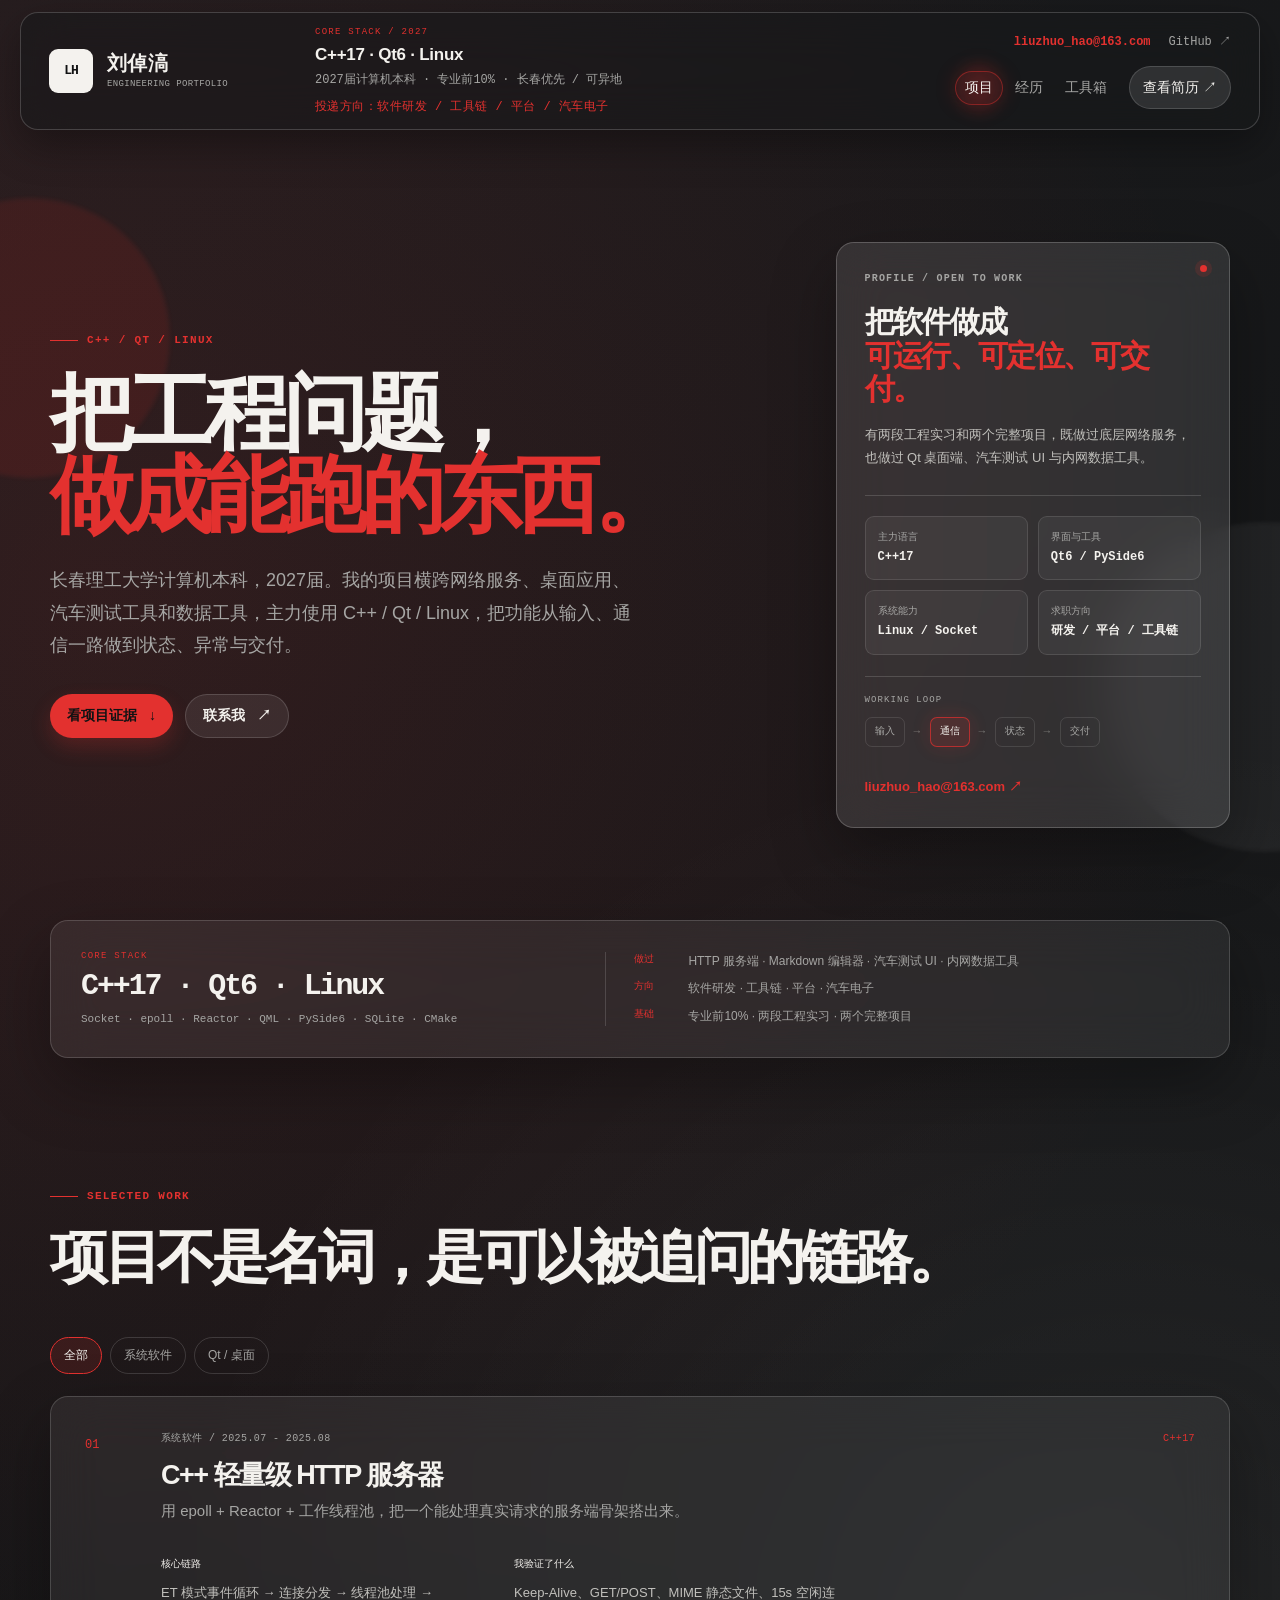
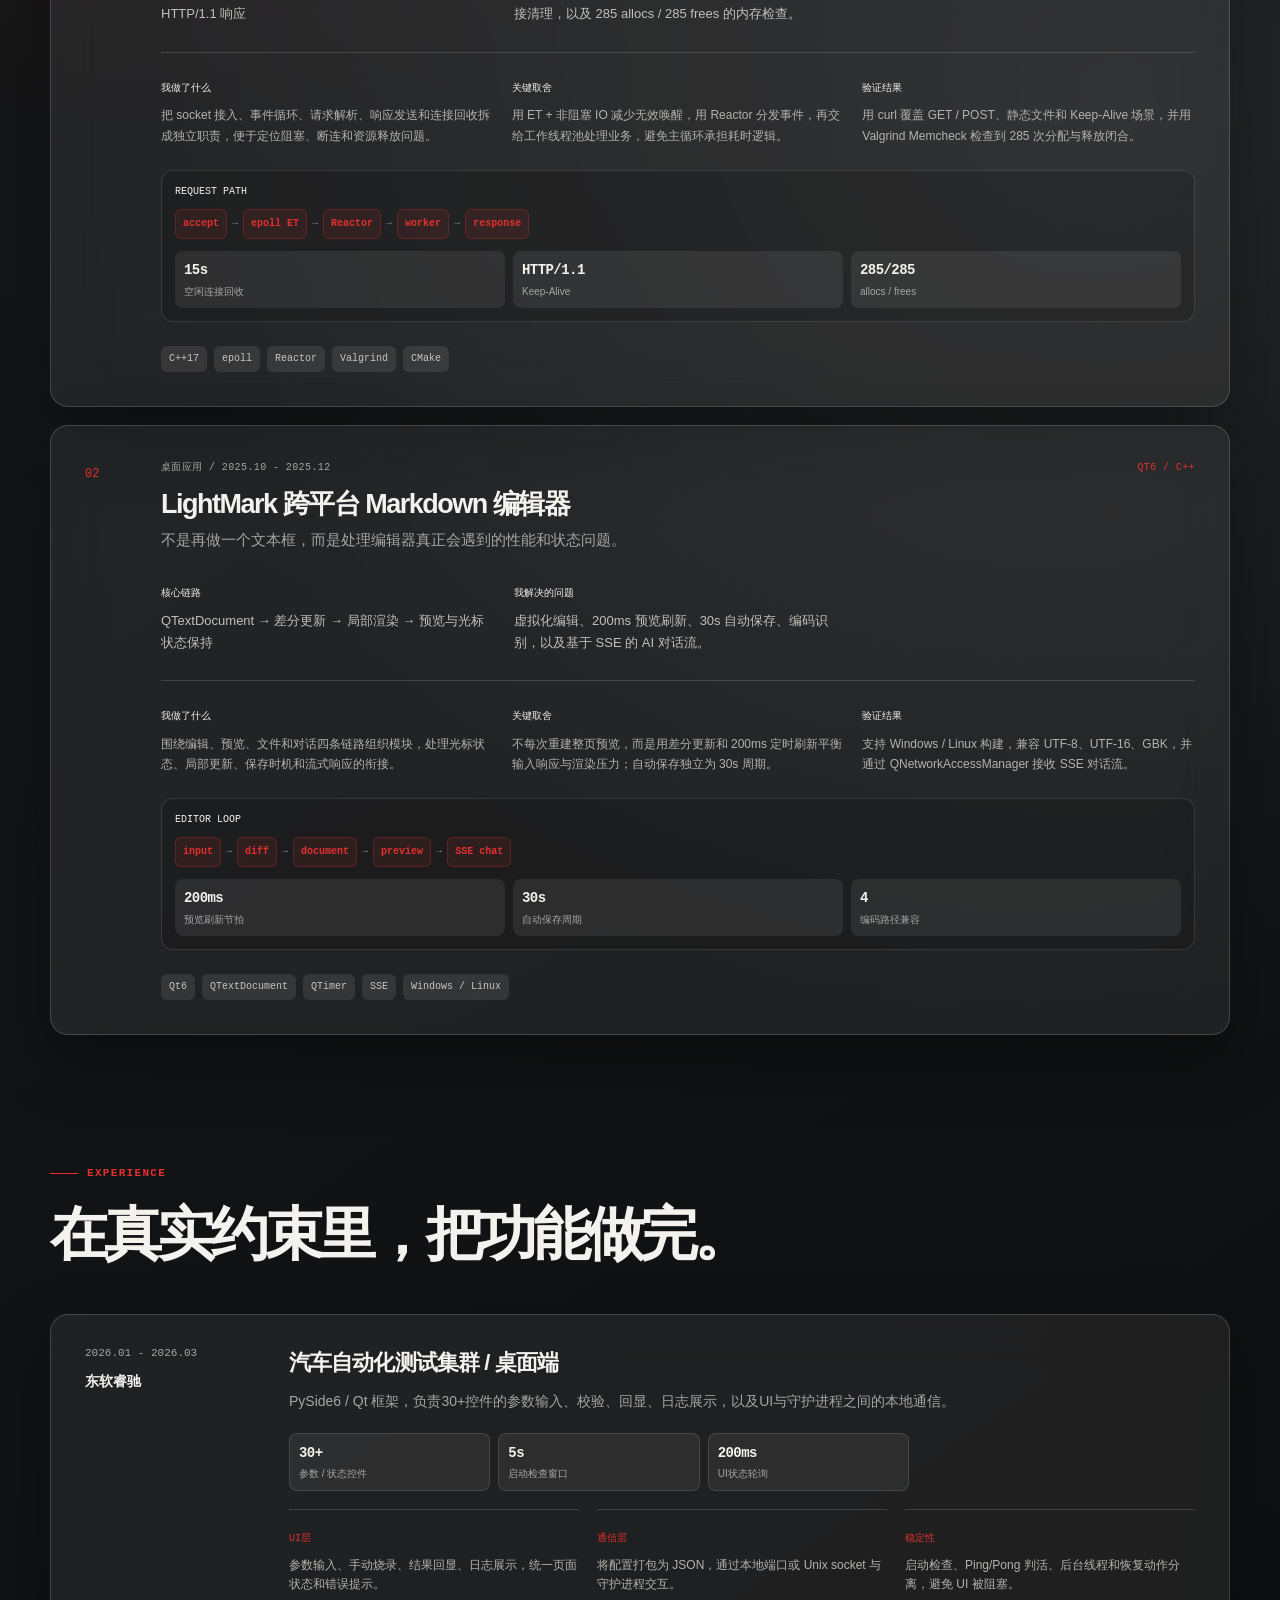
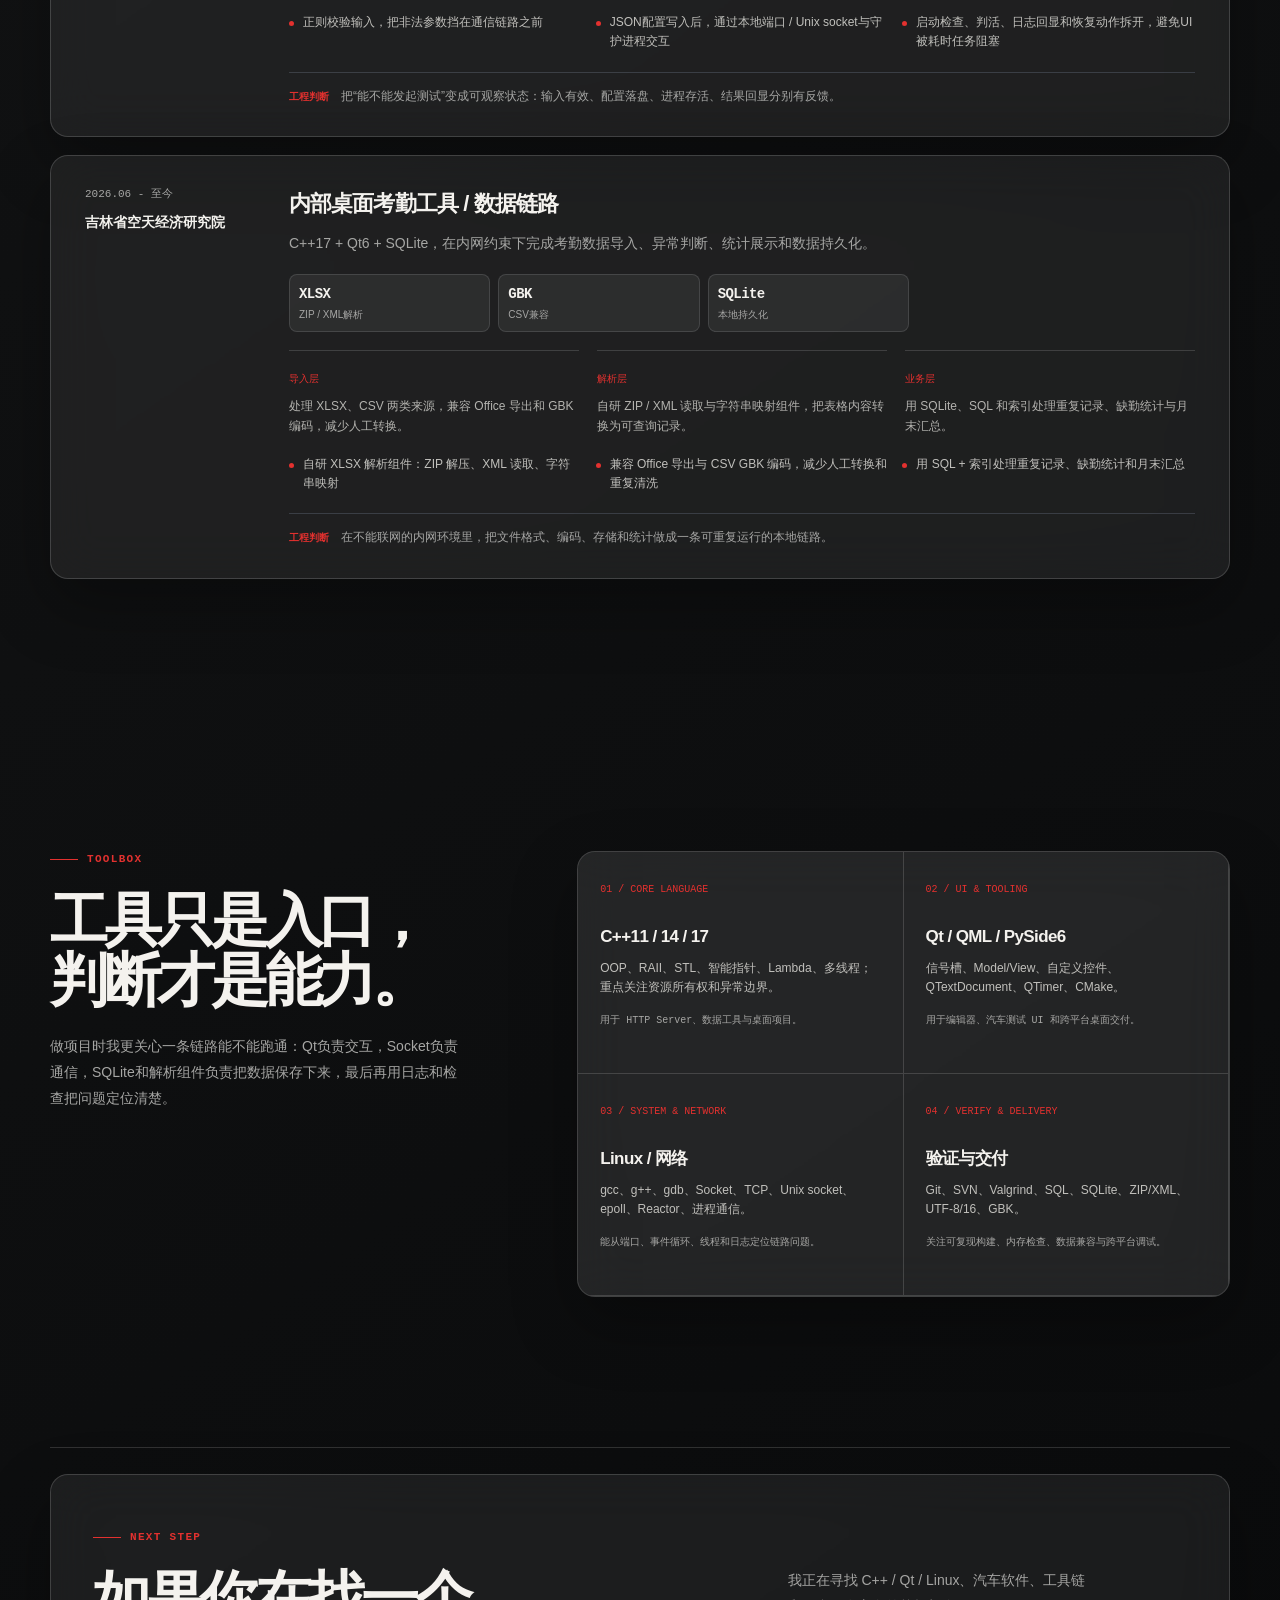
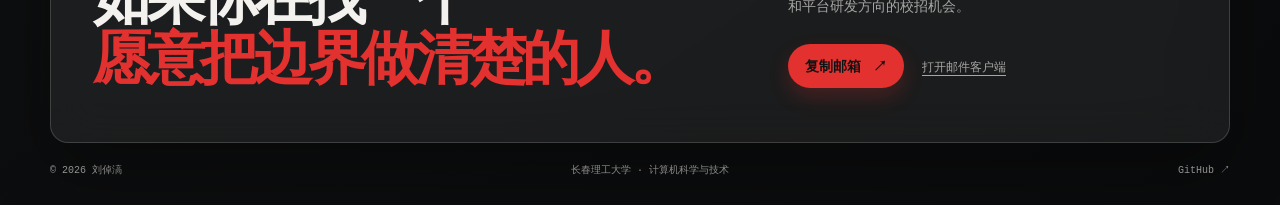
==== index.html @ 7e722a20 "deploy portfolio" ====
<!doctype html>
<html lang="zh-CN">
  <head>
    <meta charset="UTF-8" />
    <meta name="viewport" content="width=device-width, initial-scale=1" />
    <meta name="theme-color" content="#111213" />
    <meta name="author" content="刘倬滈" />
    <meta name="robots" content="index,follow,max-image-preview:large" />
    <meta
      name="description"
      content="刘倬滈的工程作品集：C++、Qt、Linux、汽车软件与桌面工具。"
    />
    <meta property="og:type" content="profile" />
    <meta property="og:locale" content="zh_CN" />
    <meta property="og:title" content="刘倬滈 / C++ · Qt · Linux 工程作品集" />
    <meta property="og:description" content="2027届计算机本科生，专业前10%，关注 C++、Qt、Linux、汽车软件与工具链研发。" />
    <meta property="profile:first_name" content="倬滈" />
    <meta property="profile:last_name" content="刘" />
    <link rel="icon" href="favicon.svg" type="image/svg+xml" />
    <link rel="manifest" href="site.webmanifest" />
    <link rel="me" href="https://github.com/lzh1617055800" />
    <title>刘倬滈 / C++ · Qt · Linux</title>
    <link rel="stylesheet" href="styles.css" />
    <script type="application/ld+json">
      {
        "@context": "https://schema.org",
        "@type": "Person",
        "name": "刘倬滈",
        "email": "mailto:liuzhuo_hao@163.com",
        "jobTitle": "C++ / Qt / Linux 方向应届生",
        "alumniOf": { "@type": "CollegeOrUniversity", "name": "长春理工大学" },
        "sameAs": ["https://github.com/lzh1617055800"],
        "knowsAbout": ["C++", "Qt", "Linux", "Socket", "epoll", "SQLite", "汽车软件"]
      }
    </script>
  </head>
  <body>
    <a class="skip-link" href="#main">跳到主要内容</a>

    <header class="topbar">
      <div class="topbar-inner">
      <a class="wordmark" href="#top" aria-label="返回首页">
        <span class="wordmark-mark">LH</span>
        <span class="wordmark-copy">
          <strong>刘倬滈</strong>
          <small>ENGINEERING PORTFOLIO</small>
        </span>
      </a>
      <div class="header-profile" aria-label="个人基本信息">
        <div class="header-profile-main"><span class="header-profile-label">CORE STACK / 2027</span><strong>C++17 · Qt6 · Linux</strong><span>2027届计算机本科 · 专业前10% · 长春优先 / 可异地</span></div>
        <span class="header-profile-stack">投递方向：软件研发 / 工具链 / 平台 / 汽车电子</span>
      </div>
      <div class="header-actions">
        <div class="header-contact">
          <a class="email-link" href="mailto:liuzhuo_hao@163.com" data-email="liuzhuo_hao@163.com">liuzhuo_hao@163.com</a>
          <a href="https://github.com/lzh1617055800" target="_blank" rel="noreferrer">GitHub ↗</a>
        </div>
        <nav class="nav gooey-nav" aria-label="主导航">
          <a href="#work">项目</a>
          <a href="#experience">经历</a>
          <a href="#stack">工具箱</a>
          <a class="nav-cta" href="assets/resume.pdf" target="_blank" rel="noreferrer">查看简历 <span aria-hidden="true">↗</span></a>
          <span class="gooey-highlight" aria-hidden="true"></span>
        </nav>
      </div>
      <button class="menu-toggle" type="button" aria-expanded="false" aria-controls="mobile-nav">菜单</button>
      </div>
    </header>
    <nav id="mobile-nav" class="mobile-nav" aria-label="移动端导航">
      <div class="mobile-profile"><strong>刘倬滈</strong><span>2027届 · C++ / Qt / Linux</span></div>
      <a href="#work">项目</a>
      <a href="#experience">经历</a>
      <a href="#stack">工具箱</a>
      <a href="assets/resume.pdf" target="_blank" rel="noreferrer">查看简历 ↗</a>
      <a href="https://github.com/lzh1617055800" target="_blank" rel="noreferrer">GitHub ↗</a>
    </nav>

    <main id="main">
      <section id="top" class="hero section-wrap">
        <div class="hero-copy reveal">
          <p class="eyebrow"><span class="eyebrow-line"></span> C++ / QT / LINUX</p>
          <h1 class="fold-title" aria-label="把工程问题，做成能跑的东西。">
            <span class="fold-line"><span class="fold-piece">把工程问题，</span></span>
            <span class="fold-line"><span class="fold-piece accent">做成能跑的东西。</span></span>
          </h1>
          <p class="hero-intro">
            长春理工大学计算机本科，2027届。我的项目横跨网络服务、桌面应用、汽车测试工具和数据工具，主力使用 C++ / Qt / Linux，把功能从输入、通信一路做到状态、异常与交付。
          </p>
          <div class="hero-actions">
            <a class="button button-primary" href="#work">看项目证据 <span aria-hidden="true">↓</span></a>
            <a class="button button-quiet email-link" href="mailto:liuzhuo_hao@163.com" data-email="liuzhuo_hao@163.com">联系我 <span aria-hidden="true">↗</span></a>
          </div>
        </div>

        <aside class="hero-aside reveal reveal-delay-1" aria-label="个人能力概览">
          <div class="aside-kicker">PROFILE / OPEN TO WORK</div>
          <div class="focus-title">把软件做成<br /><span>可运行、可定位、可交付。</span></div>
          <p class="aside-summary">有两段工程实习和两个完整项目，既做过底层网络服务，也做过 Qt 桌面端、汽车测试 UI 与内网数据工具。</p>
          <div class="focus-rule"></div>
          <div class="profile-grid">
            <div><span>主力语言</span><strong>C++17</strong></div>
            <div><span>界面与工具</span><strong>Qt6 / PySide6</strong></div>
            <div><span>系统能力</span><strong>Linux / Socket</strong></div>
            <div><span>求职方向</span><strong>研发 / 平台 / 工具链</strong></div>
          </div>
          <div class="capability-loop" aria-label="工程链路动态展示">
            <span class="loop-label">WORKING LOOP</span>
            <div class="loop-track"><span class="loop-step is-active">输入</span><i>→</i><span class="loop-step">通信</span><i>→</i><span class="loop-step">状态</span><i>→</i><span class="loop-step">交付</span></div>
          </div>
          <a class="text-link email-link" href="mailto:liuzhuo_hao@163.com" data-email="liuzhuo_hao@163.com">liuzhuo_hao@163.com <span aria-hidden="true">↗</span></a>
        </aside>
      </section>

      <section class="proof-bar section-wrap reveal glass-panel" aria-label="简历事实摘要">
        <div class="proof-stack"><span>CORE STACK</span><strong>C++17 · Qt6 · Linux</strong><p>Socket · epoll · Reactor · QML · PySide6 · SQLite · CMake</p></div>
        <div class="proof-detail"><div><b>做过</b><span>HTTP 服务端 · Markdown 编辑器 · 汽车测试 UI · 内网数据工具</span></div><div><b>方向</b><span>软件研发 · 工具链 · 平台 · 汽车电子</span></div><div><b>基础</b><span>专业前10% · 两段工程实习 · 两个完整项目</span></div></div>
      </section>

      <section id="work" class="content-section section-wrap">
        <div class="section-heading reveal">
          <div>
            <p class="eyebrow"><span class="eyebrow-line"></span> SELECTED WORK</p>
          <h2>项目不是名词，是可以被追问的链路。</h2>
          </div>
        </div>

        <div class="filter-row reveal" role="group" aria-label="按方向筛选项目">
          <button class="filter-chip is-active" type="button" data-filter="all">全部</button>
          <button class="filter-chip" type="button" data-filter="system">系统软件</button>
          <button class="filter-chip" type="button" data-filter="qt">Qt / 桌面</button>
        </div>

        <div class="project-list">
          <article class="project-row reveal glass-card" data-category="system">
            <div class="project-index">01</div>
            <div class="project-main">
              <div class="project-topline"><span>系统软件 / 2025.07 - 2025.08</span><span class="project-status">C++17</span></div>
              <h3>C++ 轻量级 HTTP 服务器</h3>
              <p class="project-lead">用 epoll + Reactor + 工作线程池，把一个能处理真实请求的服务端骨架搭出来。</p>
              <div class="project-details">
                <div><span class="detail-label">核心链路</span><p>ET 模式事件循环 → 连接分发 → 线程池处理 → HTTP/1.1 响应</p></div>
                <div><span class="detail-label">我验证了什么</span><p>Keep-Alive、GET/POST、MIME 静态文件、15s 空闲连接清理，以及 285 allocs / 285 frees 的内存检查。</p></div>
              </div>
              <div class="project-story">
                <div><span class="detail-label">我做了什么</span><p>把 socket 接入、事件循环、请求解析、响应发送和连接回收拆成独立职责，便于定位阻塞、断连和资源释放问题。</p></div>
                <div><span class="detail-label">关键取舍</span><p>用 ET + 非阻塞 IO 减少无效唤醒，用 Reactor 分发事件，再交给工作线程池处理业务，避免主循环承担耗时逻辑。</p></div>
                <div><span class="detail-label">验证结果</span><p>用 curl 覆盖 GET / POST、静态文件和 Keep-Alive 场景，并用 Valgrind Memcheck 检查到 285 次分配与释放闭合。</p></div>
              </div>
              <div class="project-evidence">
                <div class="flow-block">
                  <span class="detail-label">REQUEST PATH</span>
                  <div class="flow-strip"><b>accept</b><i>→</i><b>epoll ET</b><i>→</i><b>Reactor</b><i>→</i><b>worker</b><i>→</i><b>response</b></div>
                </div>
                <div class="metric-grid">
                  <div><strong>15s</strong><span>空闲连接回收</span></div>
                  <div><strong>HTTP/1.1</strong><span>Keep-Alive</span></div>
                  <div><strong>285/285</strong><span>allocs / frees</span></div>
                </div>
              </div>
              <div class="tag-row"><span>C++17</span><span>epoll</span><span>Reactor</span><span>Valgrind</span><span>CMake</span></div>
            </div>
          </article>

          <article class="project-row reveal glass-card" data-category="qt">
            <div class="project-index">02</div>
            <div class="project-main">
              <div class="project-topline"><span>桌面应用 / 2025.10 - 2025.12</span><span class="project-status">Qt6 / C++</span></div>
              <h3>LightMark 跨平台 Markdown 编辑器</h3>
              <p class="project-lead">不是再做一个文本框，而是处理编辑器真正会遇到的性能和状态问题。</p>
              <div class="project-details">
                <div><span class="detail-label">核心链路</span><p>QTextDocument → 差分更新 → 局部渲染 → 预览与光标状态保持</p></div>
                <div><span class="detail-label">我解决的问题</span><p>虚拟化编辑、200ms 预览刷新、30s 自动保存、编码识别，以及基于 SSE 的 AI 对话流。</p></div>
              </div>
              <div class="project-story">
                <div><span class="detail-label">我做了什么</span><p>围绕编辑、预览、文件和对话四条链路组织模块，处理光标状态、局部更新、保存时机和流式响应的衔接。</p></div>
                <div><span class="detail-label">关键取舍</span><p>不每次重建整页预览，而是用差分更新和 200ms 定时刷新平衡输入响应与渲染压力；自动保存独立为 30s 周期。</p></div>
                <div><span class="detail-label">验证结果</span><p>支持 Windows / Linux 构建，兼容 UTF-8、UTF-16、GBK，并通过 QNetworkAccessManager 接收 SSE 对话流。</p></div>
              </div>
              <div class="project-evidence">
                <div class="flow-block">
                  <span class="detail-label">EDITOR LOOP</span>
                  <div class="flow-strip"><b>input</b><i>→</i><b>diff</b><i>→</i><b>document</b><i>→</i><b>preview</b><i>→</i><b>SSE chat</b></div>
                </div>
                <div class="metric-grid">
                  <div><strong>200ms</strong><span>预览刷新节拍</span></div>
                  <div><strong>30s</strong><span>自动保存周期</span></div>
                  <div><strong>4</strong><span>编码路径兼容</span></div>
                </div>
              </div>
              <div class="tag-row"><span>Qt6</span><span>QTextDocument</span><span>QTimer</span><span>SSE</span><span>Windows / Linux</span></div>
            </div>
          </article>
        </div>
      </section>

      <section id="experience" class="content-section experience-section section-wrap">
        <div class="section-heading reveal">
          <div>
            <p class="eyebrow"><span class="eyebrow-line"></span> EXPERIENCE</p>
            <h2>在真实约束里，把功能做完。</h2>
          </div>
        </div>

        <div class="timeline">
          <article class="timeline-row reveal glass-card">
            <div class="timeline-meta"><span>2026.01 - 2026.03</span><span>东软睿驰</span></div>
            <div class="timeline-content">
              <h3>汽车自动化测试集群 / 桌面端</h3>
              <p>PySide6 / Qt 框架，负责30+控件的参数输入、校验、回显、日志展示，以及UI与守护进程之间的本地通信。</p>
              <div class="experience-metrics"><div><strong>30+</strong><span>参数 / 状态控件</span></div><div><strong>5s</strong><span>启动检查窗口</span></div><div><strong>200ms</strong><span>UI状态轮询</span></div></div>
              <div class="experience-blocks">
                <div><span>UI层</span><p>参数输入、手动烧录、结果回显、日志展示，统一页面状态和错误提示。</p></div>
                <div><span>通信层</span><p>将配置打包为 JSON，通过本地端口或 Unix socket 与守护进程交互。</p></div>
                <div><span>稳定性</span><p>启动检查、Ping/Pong 判活、后台线程和恢复动作分离，避免 UI 被阻塞。</p></div>
              </div>
              <ul class="evidence-list"><li>正则校验输入，把非法参数挡在通信链路之前</li><li>JSON配置写入后，通过本地端口 / Unix socket与守护进程交互</li><li>启动检查、判活、日志回显和恢复动作拆开，避免UI被耗时任务阻塞</li></ul>
              <div class="experience-callout"><b>工程判断</b><span>把“能不能发起测试”变成可观察状态：输入有效、配置落盘、进程存活、结果回显分别有反馈。</span></div>
            </div>
          </article>
          <article class="timeline-row reveal glass-card">
            <div class="timeline-meta"><span>2026.06 - 至今</span><span>吉林省空天经济研究院</span></div>
            <div class="timeline-content">
              <h3>内部桌面考勤工具 / 数据链路</h3>
              <p>C++17 + Qt6 + SQLite，在内网约束下完成考勤数据导入、异常判断、统计展示和数据持久化。</p>
              <div class="experience-metrics"><div><strong>XLSX</strong><span>ZIP / XML解析</span></div><div><strong>GBK</strong><span>CSV兼容</span></div><div><strong>SQLite</strong><span>本地持久化</span></div></div>
              <div class="experience-blocks">
                <div><span>导入层</span><p>处理 XLSX、CSV 两类来源，兼容 Office 导出和 GBK 编码，减少人工转换。</p></div>
                <div><span>解析层</span><p>自研 ZIP / XML 读取与字符串映射组件，把表格内容转换为可查询记录。</p></div>
                <div><span>业务层</span><p>用 SQLite、SQL 和索引处理重复记录、缺勤统计与月末汇总。</p></div>
              </div>
              <ul class="evidence-list"><li>自研 XLSX 解析组件：ZIP 解压、XML 读取、字符串映射</li><li>兼容 Office 导出与 CSV GBK 编码，减少人工转换和重复清洗</li><li>用 SQL + 索引处理重复记录、缺勤统计和月末汇总</li></ul>
              <div class="experience-callout"><b>工程判断</b><span>在不能联网的内网环境里，把文件格式、编码、存储和统计做成一条可重复运行的本地链路。</span></div>
            </div>
          </article>
        </div>
      </section>

      <section id="stack" class="content-section stack-section section-wrap">
        <div class="stack-intro reveal">
          <p class="eyebrow"><span class="eyebrow-line"></span> TOOLBOX</p>
          <h2>工具只是入口，<br />判断才是能力。</h2>
          <p>做项目时我更关心一条链路能不能跑通：Qt负责交互，Socket负责通信，SQLite和解析组件负责把数据保存下来，最后再用日志和检查把问题定位清楚。</p>
        </div>
        <div class="stack-grid reveal">
          <div class="stack-cell"><span>01 / CORE LANGUAGE</span><strong>C++11 / 14 / 17</strong><p>OOP、RAII、STL、智能指针、Lambda、多线程；重点关注资源所有权和异常边界。</p><small>用于 HTTP Server、数据工具与桌面项目。</small></div>
          <div class="stack-cell"><span>02 / UI & TOOLING</span><strong>Qt / QML / PySide6</strong><p>信号槽、Model/View、自定义控件、QTextDocument、QTimer、CMake。</p><small>用于编辑器、汽车测试 UI 和跨平台桌面交付。</small></div>
          <div class="stack-cell"><span>03 / SYSTEM & NETWORK</span><strong>Linux / 网络</strong><p>gcc、g++、gdb、Socket、TCP、Unix socket、epoll、Reactor、进程通信。</p><small>能从端口、事件循环、线程和日志定位链路问题。</small></div>
          <div class="stack-cell"><span>04 / VERIFY & DELIVERY</span><strong>验证与交付</strong><p>Git、SVN、Valgrind、SQL、SQLite、ZIP/XML、UTF-8/16、GBK。</p><small>关注可复现构建、内存检查、数据兼容与跨平台调试。</small></div>
        </div>
      </section>

      <section class="closing section-wrap reveal">
        <div>
          <p class="eyebrow"><span class="eyebrow-line"></span> NEXT STEP</p>
          <h2>如果你在找一个<br /><em>愿意把边界做清楚的人。</em></h2>
        </div>
        <div class="closing-action">
          <p>我正在寻找 C++ / Qt / Linux、汽车软件、工具链和平台研发方向的校招机会。</p>
          <button class="button button-primary copy-email" type="button" data-email="liuzhuo_hao@163.com" aria-live="polite">复制邮箱 <span aria-hidden="true">↗</span></button>
          <a class="email-fallback email-link" href="mailto:liuzhuo_hao@163.com" data-email="liuzhuo_hao@163.com">打开邮件客户端</a>
        </div>
      </section>
    </main>

    <footer class="footer section-wrap">
      <span>© 2026 刘倬滈</span>
      <span>长春理工大学 · 计算机科学与技术</span>
      <a href="https://github.com/lzh1617055800" target="_blank" rel="noreferrer">GitHub ↗</a>
    </footer>

    <div class="email-status" role="status" aria-live="polite"></div>

    <script src="app.js"></script>
  </body>
</html>
---- styles.css ----
:root {
  --paper: #111213;
  --surface: rgba(255, 255, 255, 0.08);
  --ink: #f4f2ee;
  --muted: #a6a6a4;
  --line: rgba(255, 255, 255, 0.15);
  --blue: #e3312f;
  --blue-soft: rgba(227, 49, 47, 0.14);
  --radius-lg: 18px;
  --radius-md: 12px;
  --shadow: 0 26px 66px rgba(0, 0, 0, 0.32);
  --glass: rgba(255, 255, 255, 0.065);
  --glass-strong: rgba(255, 255, 255, 0.105);
  --font-sans: "Avenir Next", "Segoe UI", "PingFang SC", "Microsoft YaHei", sans-serif;
  --font-mono: "SFMono-Regular", Consolas, "Liberation Mono", monospace;
}

* { box-sizing: border-box; }
html { scroll-behavior: smooth; }
body {
  margin: 0;
  color: var(--ink);
  background:
    radial-gradient(circle at 8% 12%, rgba(227, 49, 47, 0.12), transparent 25%),
    radial-gradient(circle at 88% 34%, rgba(255, 255, 255, 0.075), transparent 28%),
    linear-gradient(145deg, #1b1c1e 0%, var(--paper) 52%, #0a0b0c 100%);
  font-family: var(--font-sans);
  font-size: 16px;
  line-height: 1.6;
  -webkit-font-smoothing: antialiased;
}
body::before,
body::after { content: ""; position: fixed; z-index: -1; pointer-events: none; border-radius: 999px; filter: blur(2px); opacity: 0.7; }
body::before { width: 280px; height: 280px; top: 22vh; left: -110px; background: rgba(227, 49, 47, 0.16); }
body::after { width: 330px; height: 330px; right: -150px; top: 58vh; background: rgba(255, 255, 255, 0.08); }
a { color: inherit; text-decoration: none; }
button { color: inherit; font: inherit; }
a:focus-visible, button:focus-visible { outline: 2px solid var(--blue); outline-offset: 4px; }
.skip-link { position: fixed; top: 12px; left: 12px; z-index: 20; transform: translateY(-180%); padding: 8px 12px; background: var(--ink); color: white; border-radius: 8px; }
.skip-link:focus { transform: translateY(0); }

.section-wrap { width: min(1180px, calc(100% - 48px)); margin: 0 auto; }
.topbar { position: sticky; top: 12px; z-index: 10; width: min(1240px, calc(100% - 32px)); margin: 12px auto 0; border: 1px solid rgba(255, 255, 255, 0.18); border-radius: 18px; background: rgba(24, 25, 27, 0.58); box-shadow: 0 15px 40px rgba(0, 0, 0, 0.32); backdrop-filter: blur(24px) saturate(1.3); -webkit-backdrop-filter: blur(24px) saturate(1.3); }
.topbar-inner { display: grid; grid-template-columns: 230px minmax(360px, 1fr) auto; align-items: center; min-height: 116px; gap: 36px; padding: 0 28px; }
.wordmark { display: inline-flex; align-items: center; gap: 14px; flex: 0 0 auto; }
.wordmark-mark { display: grid; place-items: center; width: 44px; height: 44px; color: #111213; background: var(--ink); border-radius: 9px; font-family: var(--font-mono); font-size: 13px; font-weight: 700; letter-spacing: -0.08em; }
.wordmark-copy { display: grid; gap: 0; line-height: 1; }
.wordmark-copy strong { font-size: 20px; letter-spacing: 0.02em; }
.wordmark-copy small { margin-top: 7px; color: var(--muted); font-family: var(--font-mono); font-size: 9px; letter-spacing: 0.04em; }
.header-profile { display: grid; gap: 8px; margin-left: 0; color: var(--muted); white-space: nowrap; }
.header-profile-main { display: grid; gap: 2px; }
.header-profile-label { color: var(--blue); font-family: var(--font-mono); font-size: 9px; letter-spacing: 0.14em; }
.header-profile-main strong { color: var(--ink); font-size: 17px; letter-spacing: -0.015em; }
.header-profile-main > span:not(.header-profile-label) { font-family: var(--font-mono); font-size: 12px; }
.header-profile-stack { padding-left: 0; color: var(--blue); font-family: var(--font-mono); font-size: 12px; letter-spacing: 0.04em; }
.header-actions { display: grid; justify-items: end; gap: 14px; }
.header-contact { display: flex; align-items: center; gap: 18px; margin-left: 0; color: var(--muted); font-family: var(--font-mono); font-size: 12px; white-space: nowrap; }
.header-contact a { transition: color 180ms ease; }
.header-contact a:first-child { color: var(--blue); font-weight: 650; }
.header-contact a:hover { color: var(--ink); }
.nav { display: flex; align-items: center; gap: 22px; color: var(--muted); font-size: 14px; }
.gooey-nav { position: relative; isolation: isolate; }
.gooey-nav > a { position: relative; z-index: 1; }
.gooey-highlight { position: absolute; z-index: 0; top: 50%; left: 0; width: 0; height: 34px; border: 1px solid rgba(227, 49, 47, 0.44); border-radius: 999px; background: rgba(227, 49, 47, 0.13); box-shadow: 0 0 22px rgba(227, 49, 47, 0.18); opacity: 0; transform: translateY(-50%); filter: blur(0.15px); pointer-events: none; transition: left 520ms cubic-bezier(0.22, 1, 0.36, 1), width 520ms cubic-bezier(0.22, 1, 0.36, 1), opacity 220ms ease; }
.gooey-highlight::after { content: ""; position: absolute; inset: -5px 20%; border-radius: inherit; background: rgba(227, 49, 47, 0.2); filter: blur(10px); z-index: -1; }
.gooey-nav > a.is-current { color: var(--ink); }
.gooey-spark { position: absolute; z-index: 2; width: 4px; height: 4px; left: var(--spark-x); top: var(--spark-y); border-radius: 50%; background: var(--blue); box-shadow: 0 0 8px rgba(227, 49, 47, 0.7); pointer-events: none; animation: gooey-spark 720ms ease-out forwards; }
@keyframes gooey-spark { from { opacity: 0.95; transform: translate(0, 0) scale(1); } to { opacity: 0; transform: translate(var(--spark-dx), var(--spark-dy)) scale(0.2); } }
.nav a, .text-link, .footer a { transition: color 180ms ease; }
.nav a:hover, .text-link:hover, .footer a:hover { color: var(--blue); }
.nav-cta { padding: 9px 13px; color: var(--ink) !important; border: 1px solid var(--line); border-radius: 999px; background: var(--glass-strong); }
.nav-cta:hover { border-color: var(--blue); }
.menu-toggle, .mobile-nav { display: none; }

.hero { display: grid; grid-template-columns: minmax(0, 1.25fr) minmax(300px, 0.75fr); gap: clamp(48px, 10vw, 144px); min-height: 580px; padding-top: 112px; padding-bottom: 92px; align-items: center; }
.eyebrow, .aside-kicker { display: flex; align-items: center; gap: 9px; margin: 0 0 22px; color: var(--blue); font-family: var(--font-mono); font-size: 11px; font-weight: 700; letter-spacing: 0.12em; }
.eyebrow-line { display: inline-block; width: 28px; height: 1px; background: currentColor; }
.hero h1 { max-width: 700px; margin: 0; font-size: clamp(48px, 7vw, 84px); font-weight: 700; letter-spacing: -0.075em; line-height: 0.98; }
h1 em, .closing h2 em { color: var(--blue); font-style: normal; }
.fold-title { perspective: 900px; }
.fold-line { display: block; perspective: 700px; --fold-line-delay: 0ms; }
.fold-line:nth-child(2) { --fold-line-delay: 150ms; }
.fold-piece { display: inline-block; }
.fold-char { display: inline-block; transform-origin: 50% 0%; opacity: 0; transform: rotateX(-88deg) translateY(-0.12em); filter: saturate(0.7); will-change: transform, opacity, filter; }
.fold-piece.accent { color: var(--blue); }
.fold-title.is-folded .fold-char { opacity: 1; transform: rotateX(0) translateY(0); filter: saturate(1); transition: transform 720ms cubic-bezier(0.22, 1, 0.36, 1) calc(var(--fold-delay) + var(--fold-line-delay)), opacity 440ms ease calc(var(--fold-delay) + var(--fold-line-delay)), filter 720ms ease calc(var(--fold-delay) + var(--fold-line-delay)); }
.hero-intro { max-width: 590px; margin: 28px 0 0; color: var(--muted); font-size: 18px; line-height: 1.8; }
.hero-actions { display: flex; gap: 12px; margin-top: 32px; }
.button { display: inline-flex; align-items: center; justify-content: center; gap: 12px; min-height: 44px; padding: 0 17px; border-radius: 999px; font-size: 14px; font-weight: 650; transition: transform 180ms ease, background 180ms ease, border-color 180ms ease; }
.button:hover { transform: translateY(-2px); }
.button:active { transform: translateY(0) scale(0.98); }
.button-primary { color: #111213; background: var(--blue); box-shadow: 0 9px 20px rgba(227, 49, 47, 0.22); }
.button-primary:hover { background: #f14a46; }
.button-quiet { border: 1px solid var(--line); background: var(--surface); }
.button-quiet:hover { border-color: var(--blue); }
.hero-aside { position: relative; padding: 28px; border: 1px solid rgba(255, 255, 255, 0.2); border-radius: var(--radius-lg); background: var(--glass-strong); box-shadow: var(--shadow); backdrop-filter: blur(24px) saturate(1.2); -webkit-backdrop-filter: blur(24px) saturate(1.2); }
.hero-aside::before { content: ""; position: absolute; right: 22px; top: 22px; width: 7px; height: 7px; border-radius: 50%; background: var(--blue); box-shadow: 0 0 0 5px var(--blue-soft); }
.aside-kicker { margin-bottom: 18px; color: var(--muted); font-size: 10px; }
.focus-title { font-size: 30px; font-weight: 700; letter-spacing: -0.055em; line-height: 1.12; }
.focus-title span { color: var(--blue); }
.aside-summary { max-width: 430px; margin: 18px 0 0; color: #c1c0bc; font-size: 13px; line-height: 1.75; }
.focus-rule { height: 1px; margin: 26px 0 20px; background: var(--line); }
.focus-list { display: grid; gap: 14px; margin: 0; }
.focus-list div { display: flex; justify-content: space-between; gap: 18px; }
.focus-list dt { color: var(--muted); font-size: 13px; }
.focus-list dd { margin: 0; font-family: var(--font-mono); font-size: 12px; text-align: right; }
.profile-grid { display: grid; grid-template-columns: 1fr 1fr; gap: 10px; }
.profile-grid div { display: grid; gap: 3px; padding: 12px; border: 1px solid rgba(255, 255, 255, 0.11); border-radius: 9px; background: rgba(255, 255, 255, 0.05); }
.profile-grid span { color: var(--muted); font-size: 10px; }
.profile-grid strong { font-family: var(--font-mono); font-size: 12px; }
.capability-loop { display: grid; gap: 10px; margin-top: 21px; padding-top: 16px; border-top: 1px solid var(--line); }
.loop-label { color: var(--muted); font-family: var(--font-mono); font-size: 9px; letter-spacing: 0.12em; }
.loop-track { display: flex; align-items: center; gap: 7px; }
.loop-track i { color: #777674; font-style: normal; font-size: 11px; }
.loop-step { padding: 6px 9px; border: 1px solid rgba(255, 255, 255, 0.11); border-radius: 7px; color: var(--muted); font-family: var(--font-mono); font-size: 10px; transition: color 260ms ease, border-color 260ms ease, background 260ms ease, box-shadow 260ms ease; }
.loop-step.is-active { color: var(--ink); border-color: rgba(227, 49, 47, 0.7); background: rgba(227, 49, 47, 0.14); box-shadow: 0 0 18px rgba(227, 49, 47, 0.16); }
.text-link { display: inline-block; margin-top: 30px; color: var(--blue); font-size: 13px; font-weight: 650; }

.glass-panel, .glass-card { border: 1px solid rgba(255, 255, 255, 0.16); background: var(--glass); box-shadow: var(--shadow); backdrop-filter: blur(24px) saturate(1.15); -webkit-backdrop-filter: blur(24px) saturate(1.15); }
.proof-bar { display: grid; grid-template-columns: minmax(0, 0.95fr) minmax(360px, 1.15fr); gap: 34px; align-items: center; padding: 28px 30px; border-radius: var(--radius-lg); overflow: hidden; }
.proof-stack { display: grid; gap: 7px; }
.proof-stack > span { color: var(--blue); font-family: var(--font-mono); font-size: 9px; letter-spacing: 0.14em; }
.proof-stack strong { color: var(--ink); font-family: var(--font-mono); font-size: clamp(22px, 2.4vw, 30px); letter-spacing: -0.07em; line-height: 1.1; }
.proof-stack p { margin: 0; color: var(--muted); font-family: var(--font-mono); font-size: 11px; line-height: 1.7; }
.proof-detail { display: grid; gap: 9px; margin: 0; padding-left: 28px; border-left: 1px solid var(--line); color: var(--muted); font-size: 12px; line-height: 1.55; }
.proof-detail div { display: grid; grid-template-columns: 42px 1fr; gap: 12px; }
.proof-detail b { color: var(--blue); font-family: var(--font-mono); font-size: 10px; font-weight: 500; }

.content-section { padding-top: 130px; }
.section-heading { display: block; margin-bottom: 50px; }
.section-heading h2, .stack-intro h2, .closing h2 { margin: 0; font-size: clamp(36px, 5vw, 58px); font-weight: 700; letter-spacing: -0.075em; line-height: 1.03; }
.section-note { max-width: 330px; margin: 0 0 5px; color: var(--muted); font-size: 14px; line-height: 1.8; }
.filter-row { display: flex; gap: 8px; margin-bottom: 22px; }
.filter-chip { padding: 8px 13px; border: 1px solid var(--line); border-radius: 999px; background: transparent; color: var(--muted); cursor: pointer; font-size: 12px; transition: 180ms ease; }
.filter-chip:hover, .filter-chip.is-active { color: var(--ink); border-color: var(--blue); background: var(--blue-soft); }
.project-list { display: grid; gap: 18px; }
.project-row { display: grid; grid-template-columns: 48px minmax(0, 1fr); gap: 28px; padding: 34px; border-radius: var(--radius-lg); transition: opacity 180ms ease, transform 180ms ease, box-shadow 180ms ease; }
.project-row:hover { box-shadow: 0 26px 60px rgba(0, 0, 0, 0.42); transform: translateY(-2px); }
.project-row.is-hidden { display: none; }
.project-index { padding-top: 5px; color: var(--blue); font-family: var(--font-mono); font-size: 12px; }
.project-topline { display: flex; justify-content: space-between; gap: 16px; color: var(--muted); font-family: var(--font-mono); font-size: 10px; letter-spacing: 0.04em; text-transform: uppercase; }
.project-status { color: var(--blue); }
.project-main h3 { margin: 13px 0 8px; font-size: 27px; letter-spacing: -0.055em; line-height: 1.15; }
.project-lead { max-width: 600px; margin: 0; color: var(--muted); font-size: 15px; }
.project-details { display: grid; grid-template-columns: 1fr 1fr; gap: 26px; max-width: 680px; margin-top: 26px; }
.project-details p { margin: 7px 0 0; color: #c1c0bc; font-size: 13px; line-height: 1.65; }
.detail-label { color: var(--ink); font-family: var(--font-mono); font-size: 10px; text-transform: uppercase; }
.project-story { display: grid; grid-template-columns: repeat(3, 1fr); gap: 18px; margin-top: 27px; padding-top: 20px; border-top: 1px solid var(--line); }
.project-story p { margin: 7px 0 0; color: #b4b3af; font-size: 12px; line-height: 1.7; }
.project-evidence { display: grid; gap: 12px; margin-top: 24px; padding: 13px; border: 1px solid rgba(255, 255, 255, 0.12); border-radius: 12px; background: rgba(0, 0, 0, 0.16); }
.flow-block { display: grid; gap: 9px; }
.flow-strip { display: flex; align-items: center; flex-wrap: wrap; gap: 5px; color: var(--blue); font-family: var(--font-mono); font-size: 10px; }
.flow-strip b { padding: 6px 7px; border: 1px solid rgba(227, 49, 47, 0.26); border-radius: 6px; background: rgba(227, 49, 47, 0.1); font-weight: 600; }
.flow-strip i { color: #8f8e8b; font-style: normal; }
.metric-grid, .experience-metrics { display: grid; grid-template-columns: repeat(3, 1fr); gap: 8px; }
.metric-grid div, .experience-metrics div { display: grid; gap: 2px; padding: 8px 9px; border-radius: 8px; background: rgba(255, 255, 255, 0.075); }
.metric-grid strong, .experience-metrics strong { font-family: var(--font-mono); font-size: 14px; letter-spacing: -0.04em; }
.metric-grid span, .experience-metrics span { color: var(--muted); font-size: 10px; }
.tag-row { display: flex; flex-wrap: wrap; gap: 7px; margin-top: 24px; }
.tag-row span { padding: 5px 8px; border-radius: 6px; color: #c8c6c1; background: rgba(255, 255, 255, 0.085); font-family: var(--font-mono); font-size: 10px; }
.project-art { min-height: 194px; align-self: center; display: grid; place-items: center; position: relative; overflow: hidden; border-radius: var(--radius-lg); background: linear-gradient(145deg, rgba(255, 255, 255, 0.12), rgba(255, 255, 255, 0.025)); }
.project-art img { width: 78%; height: 150px; object-fit: contain; filter: saturate(0.78); }
.art-caption { position: absolute; right: 14px; bottom: 12px; color: #aaa9a5; font-family: var(--font-mono); font-size: 9px; }
.editor-art { background: linear-gradient(145deg, rgba(227, 49, 47, 0.16), rgba(255, 255, 255, 0.04)); }
.editor-window { width: 86%; overflow: hidden; border: 1px solid rgba(255, 255, 255, 0.2); border-radius: 9px; background: #17181a; box-shadow: 0 14px 28px rgba(0, 0, 0, 0.26); }
.editor-bar { display: flex; align-items: center; gap: 4px; height: 24px; padding: 0 8px; color: #aaa9a5; background: #232426; font-family: var(--font-mono); font-size: 8px; }
.editor-bar i { width: 5px; height: 5px; border-radius: 50%; background: #6d6d6a; }
.editor-bar span { margin-left: 5px; }
.editor-body { display: grid; grid-template-columns: 0.82fr 1.18fr; min-height: 114px; }
.editor-lines { margin: 18px 12px; background: repeating-linear-gradient(to bottom, #686865 0, #686865 2px, transparent 2px, transparent 10px); opacity: 0.8; }
.editor-preview { padding: 18px 10px; color: #e6e4df; font-family: var(--font-mono); font-size: 9px; line-height: 2; }
.editor-preview b { color: var(--blue); }
.editor-preview span { color: #a6a6a4; }

.experience-section { padding-bottom: 142px; }
.timeline { display: grid; gap: 18px; }
.timeline-row { display: grid; grid-template-columns: 170px minmax(0, 1fr); gap: 34px; padding: 30px 34px; border-radius: var(--radius-lg); }
.timeline-meta { display: grid; align-content: start; gap: 7px; color: var(--muted); font-family: var(--font-mono); font-size: 11px; }
.timeline-meta span:last-child { color: var(--ink); font-family: var(--font-sans); font-size: 14px; font-weight: 650; }
.timeline-content h3 { margin: 0; font-size: 22px; letter-spacing: -0.04em; }
.timeline-content > p { max-width: 690px; margin: 10px 0 20px; color: var(--muted); font-size: 14px; }
.experience-metrics { max-width: 620px; margin: 20px 0 16px; }
.experience-metrics div { border: 1px solid rgba(255, 255, 255, 0.12); background: rgba(255, 255, 255, 0.06); }
.experience-blocks { display: grid; grid-template-columns: repeat(3, 1fr); gap: 18px; margin: 18px 0 18px; }
.experience-blocks div { padding-top: 13px; border-top: 1px solid var(--line); }
.experience-blocks span { color: var(--blue); font-family: var(--font-mono); font-size: 10px; }
.experience-blocks p { margin: 7px 0 0; color: #b4b3af; font-size: 12px; line-height: 1.65; }
.evidence-list { display: grid; grid-template-columns: repeat(3, 1fr); gap: 14px; margin: 0; padding: 0; list-style: none; }
.evidence-list li { position: relative; padding-left: 14px; color: #c1c0bc; font-size: 12px; line-height: 1.6; }
.evidence-list li::before { content: ""; position: absolute; top: 8px; left: 0; width: 5px; height: 5px; border-radius: 50%; background: var(--blue); }
.experience-callout { display: flex; gap: 12px; align-items: baseline; margin-top: 20px; padding-top: 14px; border-top: 1px solid rgba(146, 160, 184, 0.24); color: var(--muted); font-size: 12px; line-height: 1.65; }
.experience-callout b { flex: 0 0 auto; color: var(--blue); font-family: var(--font-mono); font-size: 10px; }

.stack-section { display: grid; grid-template-columns: minmax(0, 0.8fr) minmax(0, 1.2fr); gap: 92px; padding-bottom: 150px; border-bottom: 1px solid var(--line); }
.stack-intro p:last-child { max-width: 420px; margin: 24px 0 0; color: var(--muted); font-size: 14px; line-height: 1.85; }
.stack-grid { display: grid; grid-template-columns: 1fr 1fr; overflow: hidden; border: 1px solid rgba(255, 255, 255, 0.16); border-radius: var(--radius-lg); background: var(--glass); box-shadow: var(--shadow); backdrop-filter: blur(24px); -webkit-backdrop-filter: blur(24px); }
.stack-cell { min-height: 222px; padding: 22px; border-right: 1px solid var(--line); border-bottom: 1px solid var(--line); background: rgba(255, 255, 255, 0.035); }
.stack-cell span { color: var(--blue); font-family: var(--font-mono); font-size: 10px; }
.stack-cell strong { display: block; margin-top: 24px; font-size: 17px; letter-spacing: -0.035em; }
.stack-cell p { margin: 8px 0 0; color: #c1c0bc; font-size: 12px; line-height: 1.65; }
.stack-cell small { display: block; margin-top: 15px; color: var(--muted); font-family: var(--font-mono); font-size: 10px; line-height: 1.55; }

.closing { display: grid; grid-template-columns: 1fr 0.65fr; gap: 80px; align-items: end; margin-top: 26px; padding: 54px 42px; border: 1px solid rgba(255, 255, 255, 0.16); border-radius: var(--radius-lg); background: var(--glass); box-shadow: var(--shadow); backdrop-filter: blur(24px); -webkit-backdrop-filter: blur(24px); }
.closing h2 { max-width: 720px; }
.closing-action p { max-width: 300px; margin: 0 0 25px; color: var(--muted); font-size: 14px; line-height: 1.8; }
.copy-email { border: 0; cursor: pointer; }
.email-fallback { display: inline-block; margin: 12px 0 0 14px; color: var(--muted); font-size: 12px; text-decoration: underline; text-underline-offset: 4px; }
.email-fallback:hover { color: var(--ink); }
.email-status { position: fixed; right: 22px; bottom: 22px; z-index: 20; max-width: min(360px, calc(100% - 44px)); padding: 12px 15px; border: 1px solid rgba(255, 255, 255, 0.18); border-radius: 10px; color: var(--ink); background: rgba(24, 25, 27, 0.88); box-shadow: 0 14px 36px rgba(0, 0, 0, 0.35); backdrop-filter: blur(18px); -webkit-backdrop-filter: blur(18px); font-size: 12px; line-height: 1.5; opacity: 0; transform: translateY(10px); pointer-events: none; transition: opacity 180ms ease, transform 180ms ease; }
.email-status.is-visible { opacity: 1; transform: translateY(0); }
.footer { display: flex; justify-content: space-between; gap: 20px; padding-top: 20px; padding-bottom: 26px; color: var(--muted); font-family: var(--font-mono); font-size: 10px; }

.reveal { opacity: 0; transform: translateY(18px); transition: opacity 700ms ease, transform 700ms ease; }
.reveal.is-visible { opacity: 1; transform: translateY(0); }
.reveal-delay-1 { transition-delay: 120ms; }

@media (max-width: 840px) {
  .section-wrap { width: min(100% - 36px, 640px); }
  .topbar { top: 8px; width: calc(100% - 20px); margin-top: 8px; }
  .topbar-inner { display: flex; justify-content: space-between; min-height: 68px; padding: 0 14px; }
  .wordmark { gap: 10px; }
  .wordmark-mark { width: 36px; height: 36px; font-size: 11px; }
  .wordmark-copy strong { font-size: 15px; }
  .wordmark-copy small { margin-top: 5px; font-size: 8px; }
  .header-profile, .header-actions { display: none; }
  .nav { display: none; }
  .menu-toggle { display: inline-flex; padding: 7px 11px; border: 1px solid var(--line); border-radius: 999px; background: var(--surface); font-size: 12px; cursor: pointer; }
  .mobile-nav { display: grid; grid-template-columns: repeat(2, 1fr); gap: 8px; max-height: 0; overflow: hidden; padding: 0 18px; border-radius: 0 0 16px 16px; background: rgba(24, 25, 27, 0.74); backdrop-filter: blur(24px); -webkit-backdrop-filter: blur(24px); transition: max-height 240ms ease, padding 240ms ease; }
  .mobile-nav.is-open { max-height: 260px; padding-top: 12px; padding-bottom: 12px; border-bottom: 1px solid var(--line); }
  .mobile-profile { display: grid; grid-column: 1 / -1; gap: 1px; padding: 2px 3px 7px; }
  .mobile-profile strong { font-size: 14px; }
  .mobile-profile span { color: var(--muted); font-family: var(--font-mono); font-size: 10px; }
  .mobile-nav a { padding: 10px 11px; border: 1px solid var(--line); border-radius: 9px; background: rgba(255, 255, 255, 0.075); color: var(--muted); font-size: 13px; }
  .hero { grid-template-columns: 1fr; min-height: auto; gap: 54px; padding-top: 80px; padding-bottom: 72px; }
  .hero h1 { font-size: clamp(46px, 12vw, 72px); }
  .hero-intro { font-size: 16px; }
  .proof-bar { grid-template-columns: 1fr; gap: 22px; }
  .proof-detail { padding: 16px 0 0; border-top: 1px solid var(--line); border-left: 0; }
  .content-section { padding-top: 100px; }
  .stack-section, .closing { grid-template-columns: 1fr; gap: 30px; }
  .section-heading { margin-bottom: 35px; }
  .section-note { max-width: 440px; }
  .project-row { grid-template-columns: 32px minmax(0, 1fr); gap: 15px; }
  .project-art { grid-column: 2; min-height: 180px; }
  .project-details { grid-template-columns: 1fr; gap: 16px; }
  .project-story { grid-template-columns: 1fr; gap: 16px; }
  .timeline-row { grid-template-columns: 1fr; gap: 18px; }
  .timeline-meta { display: flex; justify-content: space-between; }
  .experience-blocks { grid-template-columns: 1fr; gap: 14px; }
  .evidence-list { grid-template-columns: 1fr; gap: 9px; }
  .stack-section { padding-bottom: 100px; }
  .closing { padding-top: 100px; padding-bottom: 100px; }
  .email-fallback { display: block; width: fit-content; margin: 12px 0 0; }
  .footer { flex-wrap: wrap; }
}

@media (max-width: 480px) {
  .section-wrap { width: calc(100% - 32px); }
  .hero { padding-top: 66px; }
  .hero h1 { font-size: 46px; }
  .hero-actions { flex-wrap: wrap; }
  .button { min-height: 42px; }
  .proof-bar { padding: 22px; }
  .project-topline { display: grid; gap: 4px; }
  .project-main h3 { font-size: 23px; }
  .project-art { grid-column: 1 / -1; margin-top: 5px; }
  .project-index { grid-column: 1; }
  .stack-grid { grid-template-columns: 1fr; }
}

@media (prefers-reduced-motion: reduce) {
  html { scroll-behavior: auto; }
  *, *::before, *::after { animation-duration: 0.01ms !important; animation-iteration-count: 1 !important; transition-duration: 0.01ms !important; }
  .reveal { opacity: 1; transform: none; }
  .fold-char { opacity: 1; transform: none; filter: none; }
  .gooey-highlight { transition: none; }
}
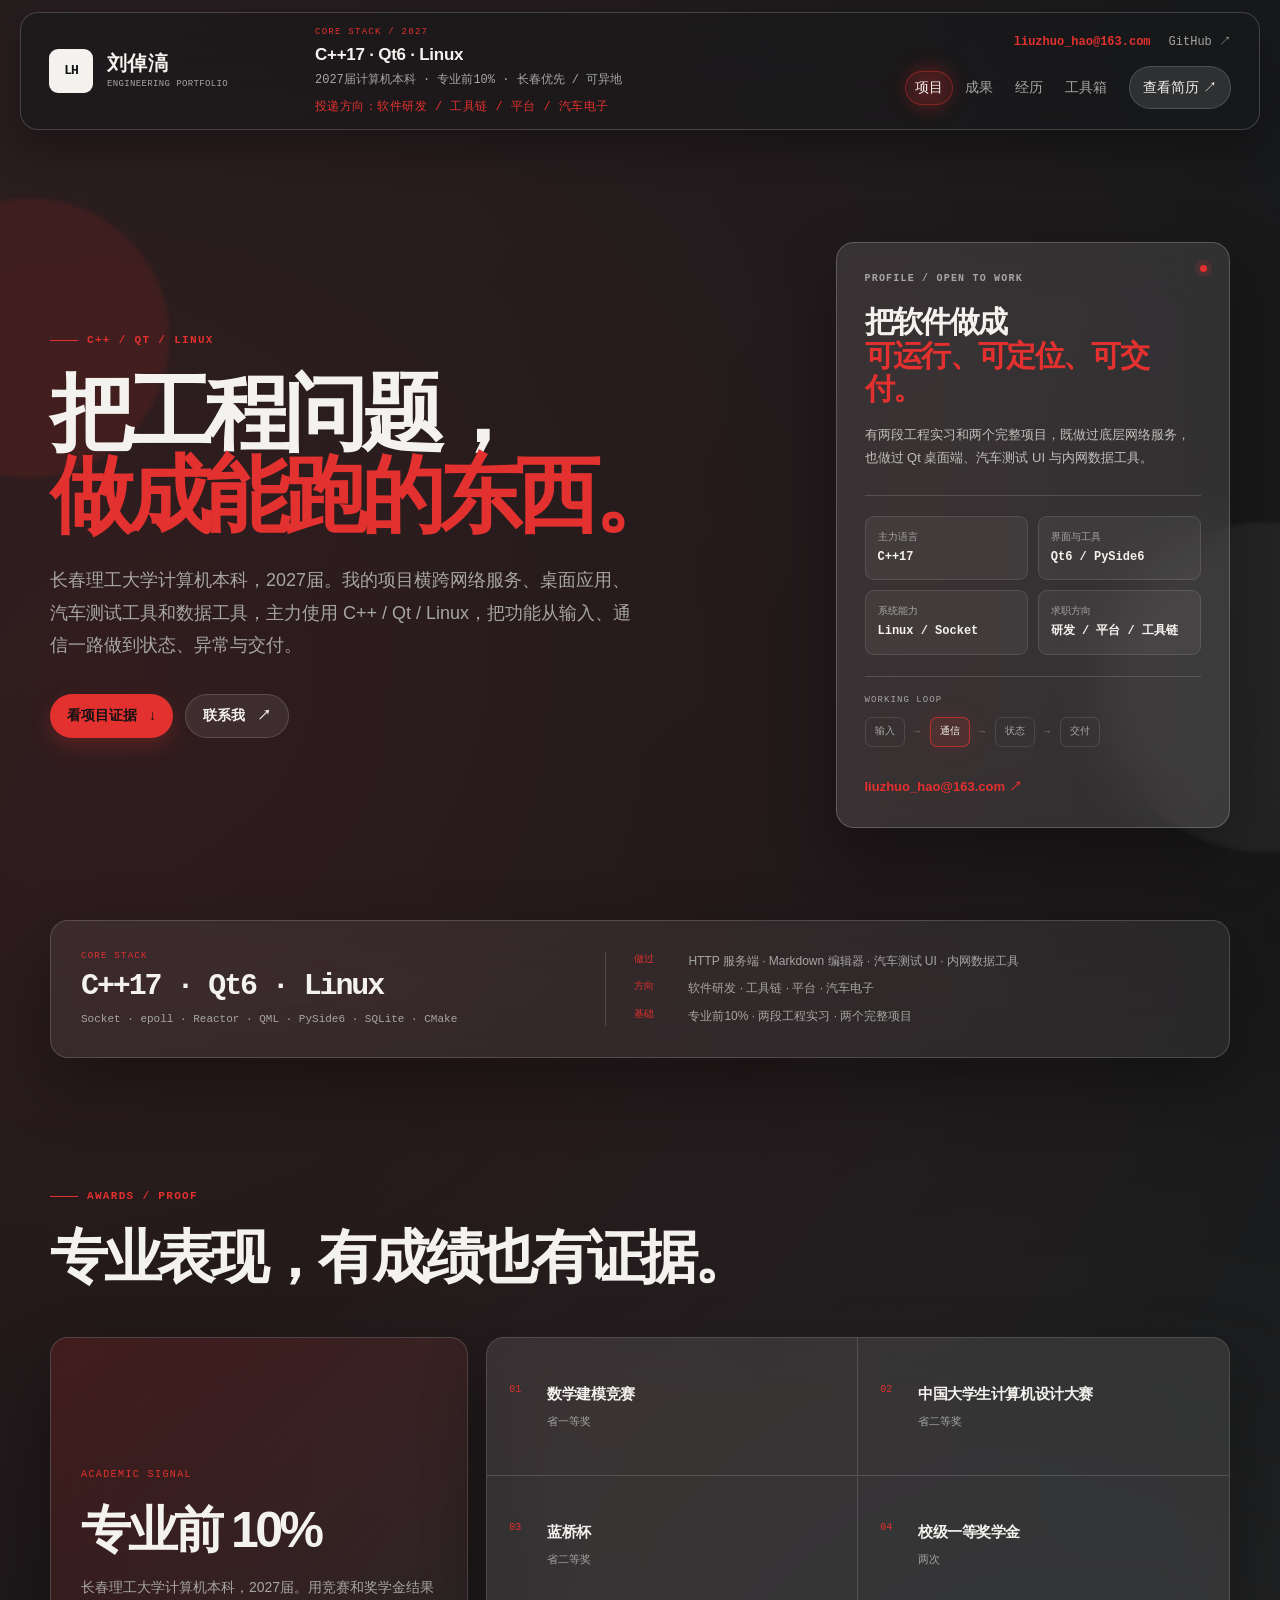
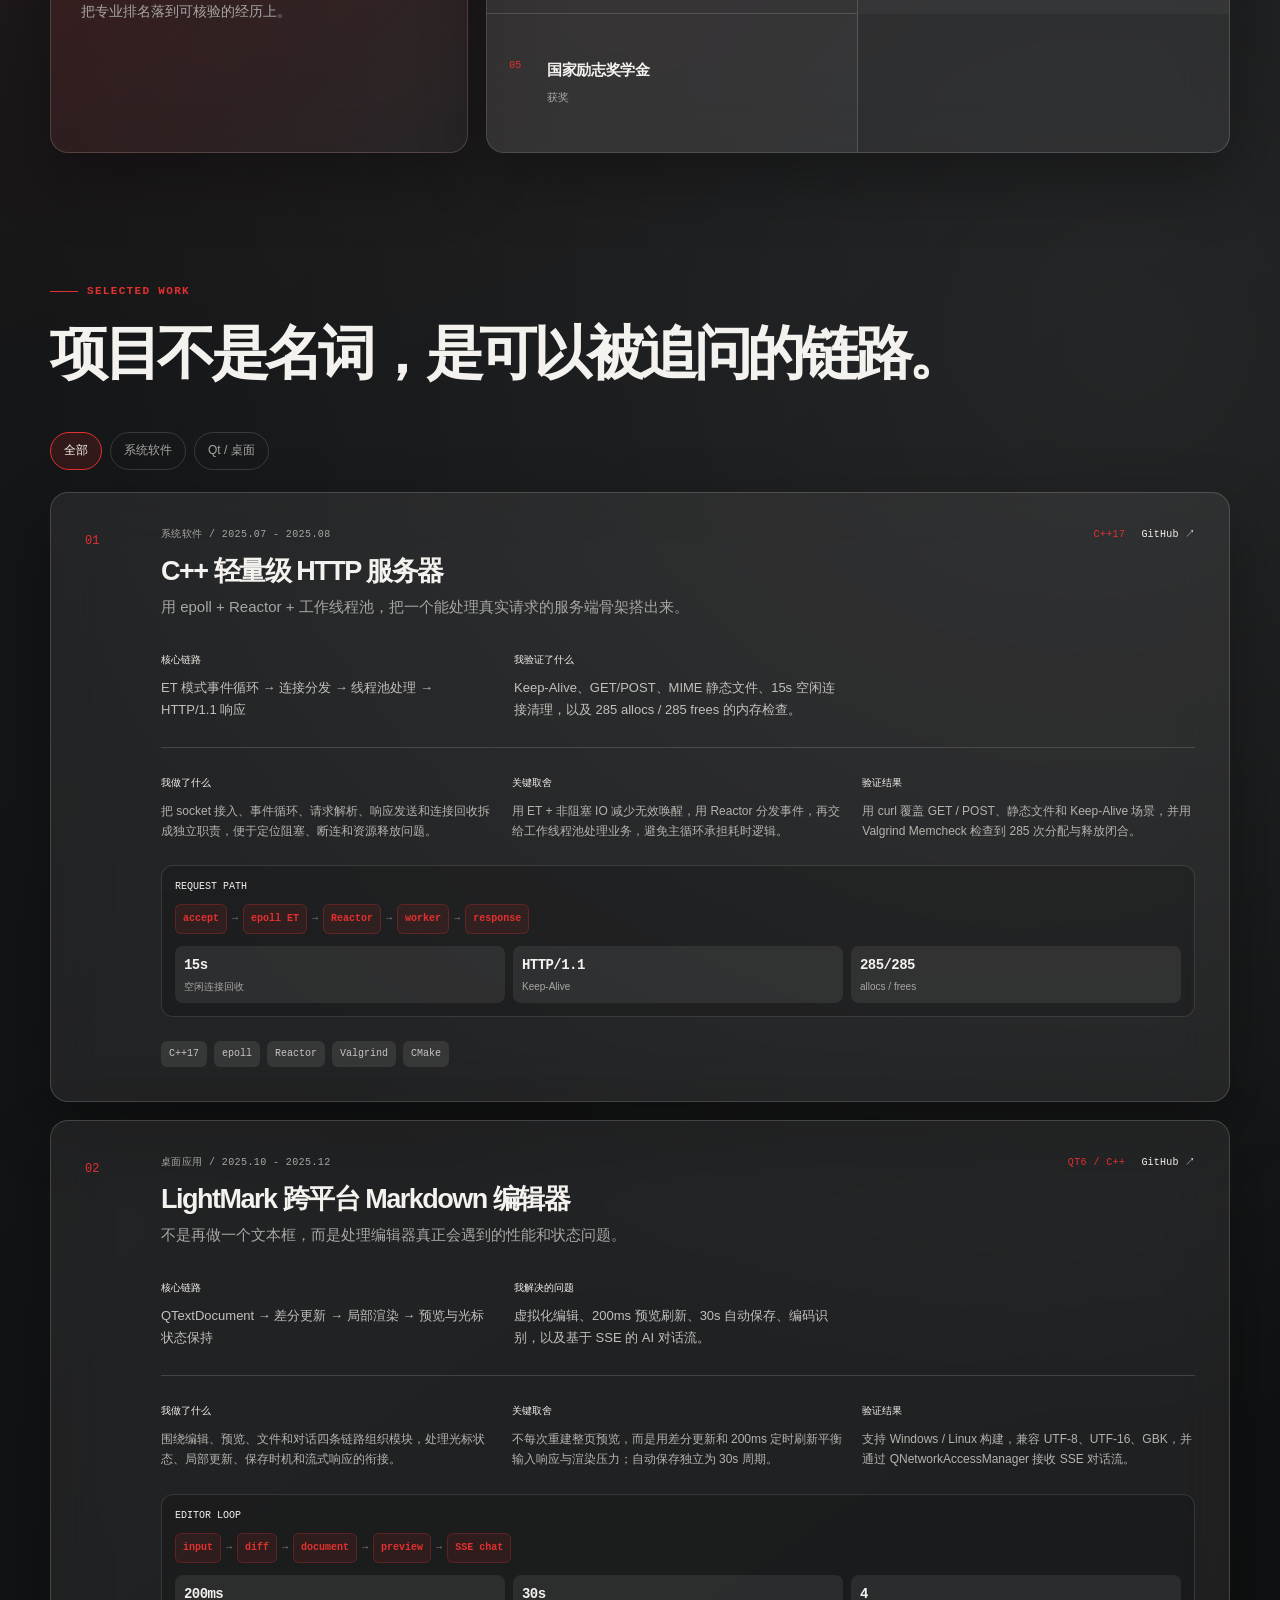
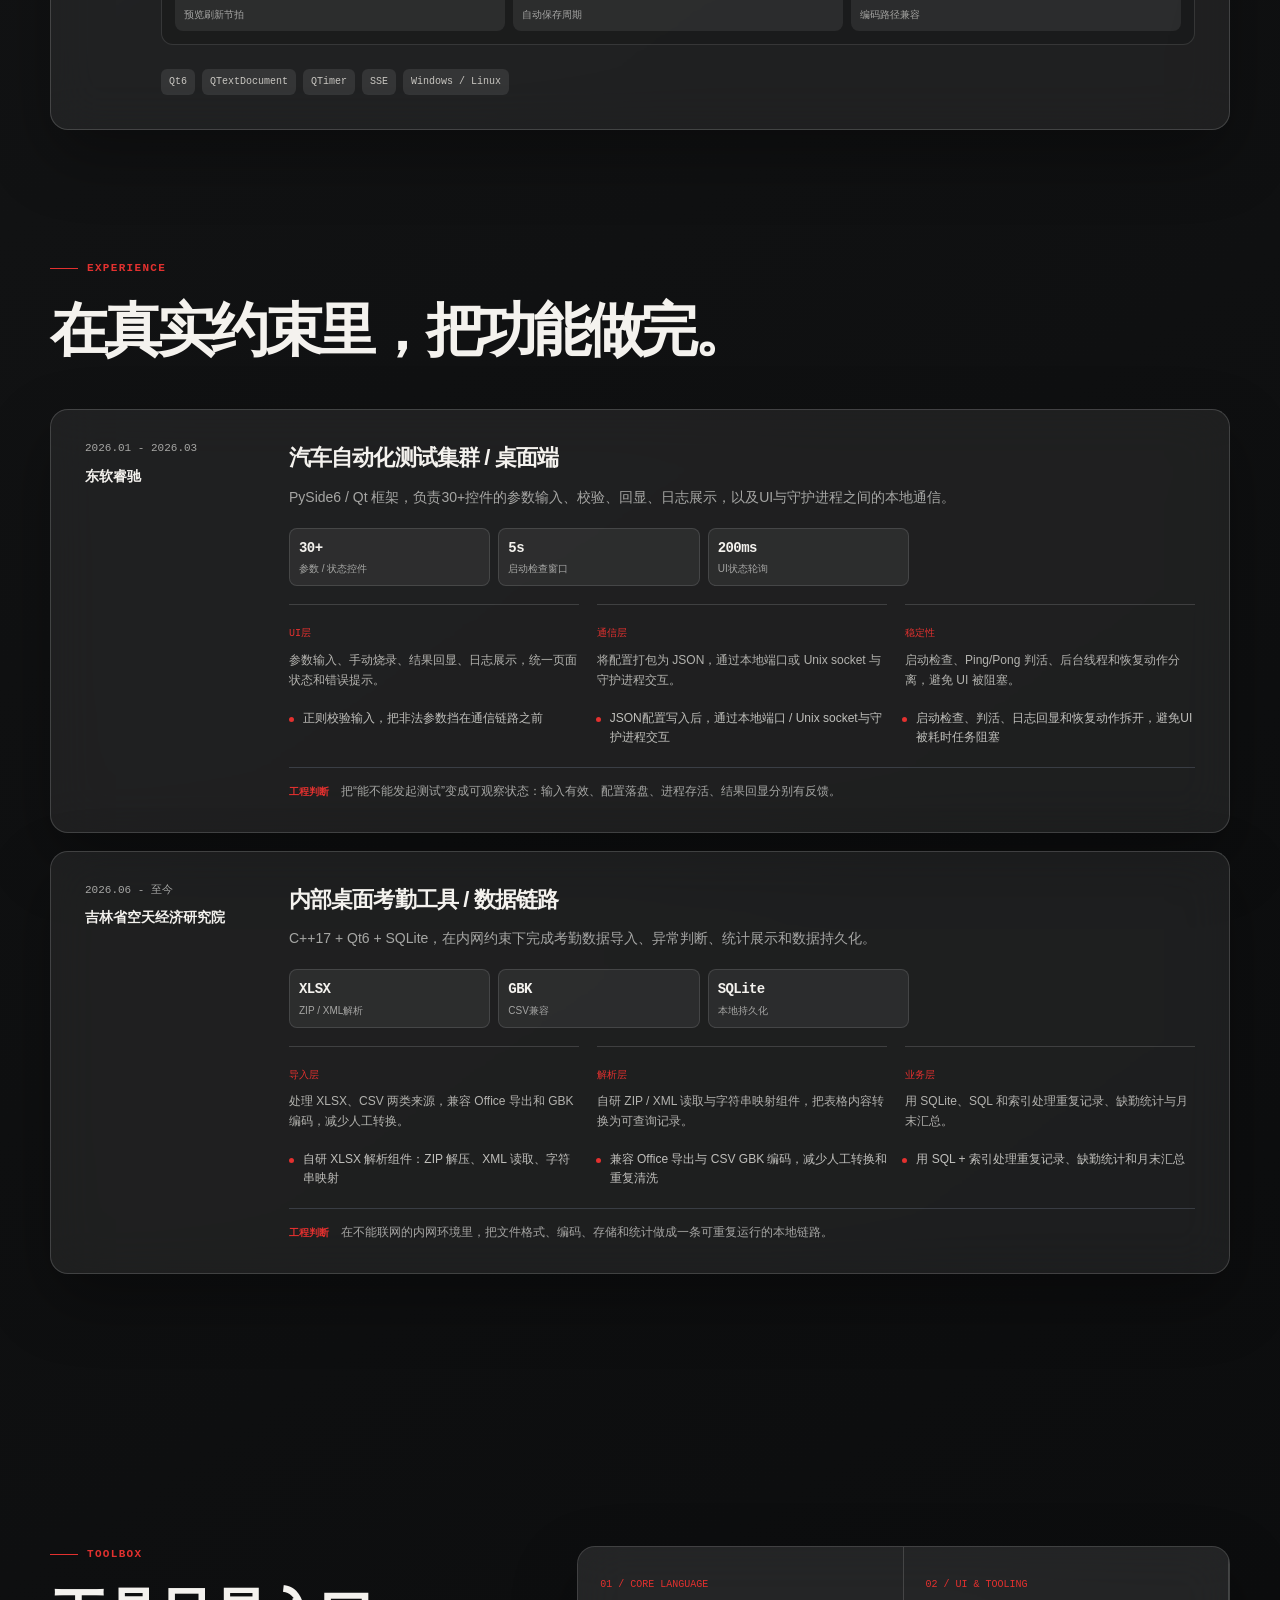
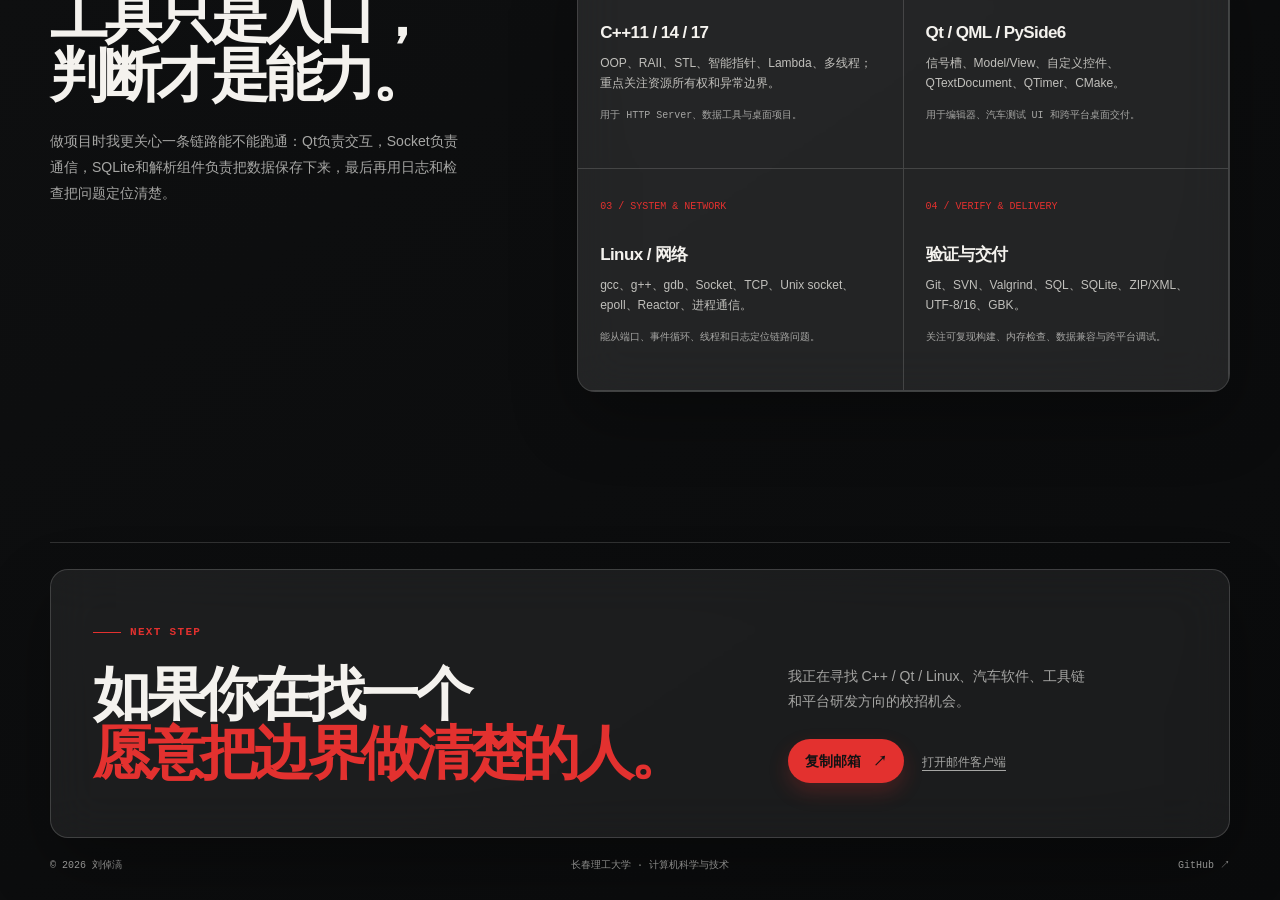
==== commit eb8c2d5e: "Add awards and project repository links" ====
--- a/index.html
+++ b/index.html
@@ -29,7 +29,11 @@
         "email": "mailto:liuzhuo_hao@163.com",
         "jobTitle": "C++ / Qt / Linux 方向应届生",
         "alumniOf": { "@type": "CollegeOrUniversity", "name": "长春理工大学" },
-        "sameAs": ["https://github.com/lzh1617055800"],
+        "sameAs": [
+          "https://github.com/lzh1617055800",
+          "https://github.com/lzh1617055800/cpp_http_server",
+          "https://github.com/lzh1617055800/Markdown-fixed"
+        ],
         "knowsAbout": ["C++", "Qt", "Linux", "Socket", "epoll", "SQLite", "汽车软件"]
       }
     </script>
@@ -57,6 +61,7 @@
         </div>
         <nav class="nav gooey-nav" aria-label="主导航">
           <a href="#work">项目</a>
+          <a href="#awards">成果</a>
           <a href="#experience">经历</a>
           <a href="#stack">工具箱</a>
           <a class="nav-cta" href="assets/resume.pdf" target="_blank" rel="noreferrer">查看简历 <span aria-hidden="true">↗</span></a>
@@ -69,6 +74,7 @@
     <nav id="mobile-nav" class="mobile-nav" aria-label="移动端导航">
       <div class="mobile-profile"><strong>刘倬滈</strong><span>2027届 · C++ / Qt / Linux</span></div>
       <a href="#work">项目</a>
+      <a href="#awards">成果</a>
       <a href="#experience">经历</a>
       <a href="#stack">工具箱</a>
       <a href="assets/resume.pdf" target="_blank" rel="noreferrer">查看简历 ↗</a>
@@ -116,6 +122,29 @@
         <div class="proof-detail"><div><b>做过</b><span>HTTP 服务端 · Markdown 编辑器 · 汽车测试 UI · 内网数据工具</span></div><div><b>方向</b><span>软件研发 · 工具链 · 平台 · 汽车电子</span></div><div><b>基础</b><span>专业前10% · 两段工程实习 · 两个完整项目</span></div></div>
       </section>
 
+      <section id="awards" class="content-section awards-section section-wrap">
+        <div class="section-heading reveal">
+          <div>
+            <p class="eyebrow"><span class="eyebrow-line"></span> AWARDS / PROOF</p>
+            <h2>专业表现，有成绩也有证据。</h2>
+          </div>
+        </div>
+        <div class="awards-grid">
+          <article class="award-feature reveal glass-card">
+            <span class="award-label">ACADEMIC SIGNAL</span>
+            <strong>专业前 10%</strong>
+            <p>长春理工大学计算机本科，2027届。用竞赛和奖学金结果把专业排名落到可核验的经历上。</p>
+          </article>
+          <div class="award-list reveal glass-card">
+            <div class="award-item"><span>01</span><strong>数学建模竞赛</strong><em>省一等奖</em></div>
+            <div class="award-item"><span>02</span><strong>中国大学生计算机设计大赛</strong><em>省二等奖</em></div>
+            <div class="award-item"><span>03</span><strong>蓝桥杯</strong><em>省二等奖</em></div>
+            <div class="award-item"><span>04</span><strong>校级一等奖学金</strong><em>两次</em></div>
+            <div class="award-item"><span>05</span><strong>国家励志奖学金</strong><em>获奖</em></div>
+          </div>
+        </div>
+      </section>
+
       <section id="work" class="content-section section-wrap">
         <div class="section-heading reveal">
           <div>
@@ -134,7 +163,7 @@
           <article class="project-row reveal glass-card" data-category="system">
             <div class="project-index">01</div>
             <div class="project-main">
-              <div class="project-topline"><span>系统软件 / 2025.07 - 2025.08</span><span class="project-status">C++17</span></div>
+              <div class="project-topline"><span>系统软件 / 2025.07 - 2025.08</span><span class="project-topline-right"><span class="project-status">C++17</span><a class="project-link" href="https://github.com/lzh1617055800/cpp_http_server" target="_blank" rel="noreferrer">GitHub ↗</a></span></div>
               <h3>C++ 轻量级 HTTP 服务器</h3>
               <p class="project-lead">用 epoll + Reactor + 工作线程池，把一个能处理真实请求的服务端骨架搭出来。</p>
               <div class="project-details">
@@ -164,7 +193,7 @@
           <article class="project-row reveal glass-card" data-category="qt">
             <div class="project-index">02</div>
             <div class="project-main">
-              <div class="project-topline"><span>桌面应用 / 2025.10 - 2025.12</span><span class="project-status">Qt6 / C++</span></div>
+              <div class="project-topline"><span>桌面应用 / 2025.10 - 2025.12</span><span class="project-topline-right"><span class="project-status">Qt6 / C++</span><a class="project-link" href="https://github.com/lzh1617055800/Markdown-fixed" target="_blank" rel="noreferrer">GitHub ↗</a></span></div>
               <h3>LightMark 跨平台 Markdown 编辑器</h3>
               <p class="project-lead">不是再做一个文本框，而是处理编辑器真正会遇到的性能和状态问题。</p>
               <div class="project-details">
--- a/styles.css
+++ b/styles.css
@@ -126,6 +126,21 @@
 .proof-detail div { display: grid; grid-template-columns: 42px 1fr; gap: 12px; }
 .proof-detail b { color: var(--blue); font-family: var(--font-mono); font-size: 10px; font-weight: 500; }
 
+.awards-section { padding-top: 108px; }
+.awards-grid { display: grid; grid-template-columns: minmax(280px, 0.72fr) minmax(0, 1.28fr); gap: 18px; }
+.award-feature, .award-list { border-radius: var(--radius-lg); }
+.award-feature { display: grid; align-content: center; min-height: 278px; padding: 30px; background: linear-gradient(135deg, rgba(227, 49, 47, 0.16), rgba(255, 255, 255, 0.045)); }
+.award-label { color: var(--blue); font-family: var(--font-mono); font-size: 10px; letter-spacing: 0.14em; }
+.award-feature strong { margin-top: 22px; color: var(--ink); font-size: clamp(32px, 4vw, 50px); letter-spacing: -0.07em; line-height: 1; }
+.award-feature p { max-width: 360px; margin: 20px 0 0; color: var(--muted); font-size: 14px; line-height: 1.75; }
+.award-list { display: grid; grid-template-columns: 1fr 1fr; overflow: hidden; }
+.award-item { display: grid; grid-template-columns: 26px minmax(0, 1fr); gap: 8px 12px; align-content: center; min-height: 138px; padding: 20px 22px; border-right: 1px solid var(--line); border-bottom: 1px solid var(--line); background: rgba(255, 255, 255, 0.035); }
+.award-item:nth-child(2n) { border-right: 0; }
+.award-item:nth-last-child(-n + 2) { border-bottom: 0; }
+.award-item > span { grid-row: span 2; color: var(--blue); font-family: var(--font-mono); font-size: 10px; }
+.award-item strong { font-size: 15px; letter-spacing: -0.03em; }
+.award-item em { color: var(--muted); font-family: var(--font-mono); font-size: 11px; font-style: normal; }
+
 .content-section { padding-top: 130px; }
 .section-heading { display: block; margin-bottom: 50px; }
 .section-heading h2, .stack-intro h2, .closing h2 { margin: 0; font-size: clamp(36px, 5vw, 58px); font-weight: 700; letter-spacing: -0.075em; line-height: 1.03; }
@@ -140,6 +155,9 @@
 .project-index { padding-top: 5px; color: var(--blue); font-family: var(--font-mono); font-size: 12px; }
 .project-topline { display: flex; justify-content: space-between; gap: 16px; color: var(--muted); font-family: var(--font-mono); font-size: 10px; letter-spacing: 0.04em; text-transform: uppercase; }
 .project-status { color: var(--blue); }
+.project-topline-right { display: inline-flex; align-items: center; gap: 16px; }
+.project-link { color: var(--ink); font-size: 10px; letter-spacing: 0.02em; text-transform: none; transition: color 180ms ease; }
+.project-link:hover { color: var(--blue); }
 .project-main h3 { margin: 13px 0 8px; font-size: 27px; letter-spacing: -0.055em; line-height: 1.15; }
 .project-lead { max-width: 600px; margin: 0; color: var(--muted); font-size: 15px; }
 .project-details { display: grid; grid-template-columns: 1fr 1fr; gap: 26px; max-width: 680px; margin-top: 26px; }
@@ -239,6 +257,8 @@
   .content-section { padding-top: 100px; }
   .stack-section, .closing { grid-template-columns: 1fr; gap: 30px; }
   .section-heading { margin-bottom: 35px; }
+  .awards-grid { grid-template-columns: 1fr; }
+  .award-feature { min-height: 220px; }
   .section-note { max-width: 440px; }
   .project-row { grid-template-columns: 32px minmax(0, 1fr); gap: 15px; }
   .project-art { grid-column: 2; min-height: 180px; }
@@ -262,10 +282,15 @@
   .button { min-height: 42px; }
   .proof-bar { padding: 22px; }
   .project-topline { display: grid; gap: 4px; }
+  .project-topline-right { justify-content: space-between; }
   .project-main h3 { font-size: 23px; }
   .project-art { grid-column: 1 / -1; margin-top: 5px; }
   .project-index { grid-column: 1; }
   .stack-grid { grid-template-columns: 1fr; }
+  .award-list { grid-template-columns: 1fr; }
+  .award-item, .award-item:nth-child(2n) { border-right: 0; }
+  .award-item:nth-last-child(-n + 2) { border-bottom: 1px solid var(--line); }
+  .award-item:last-child { border-bottom: 0; }
 }
 
 @media (prefers-reduced-motion: reduce) {
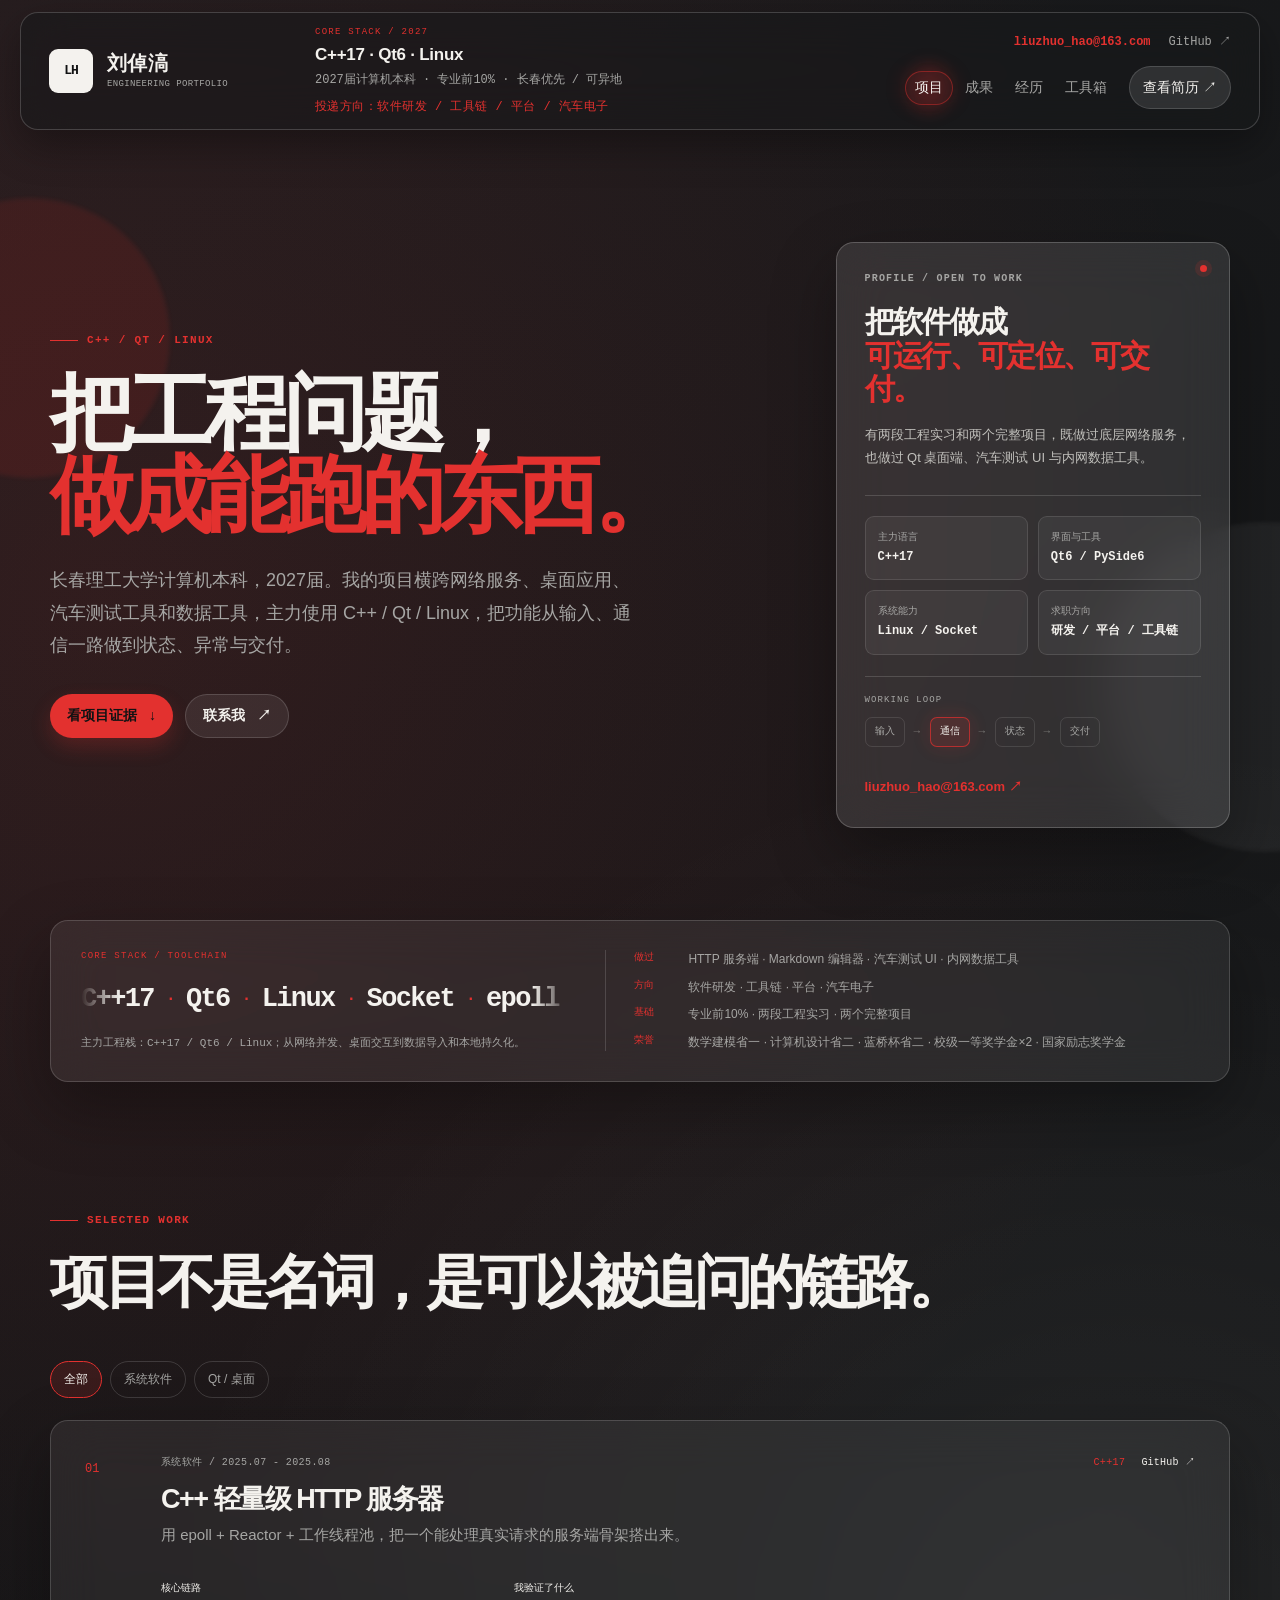
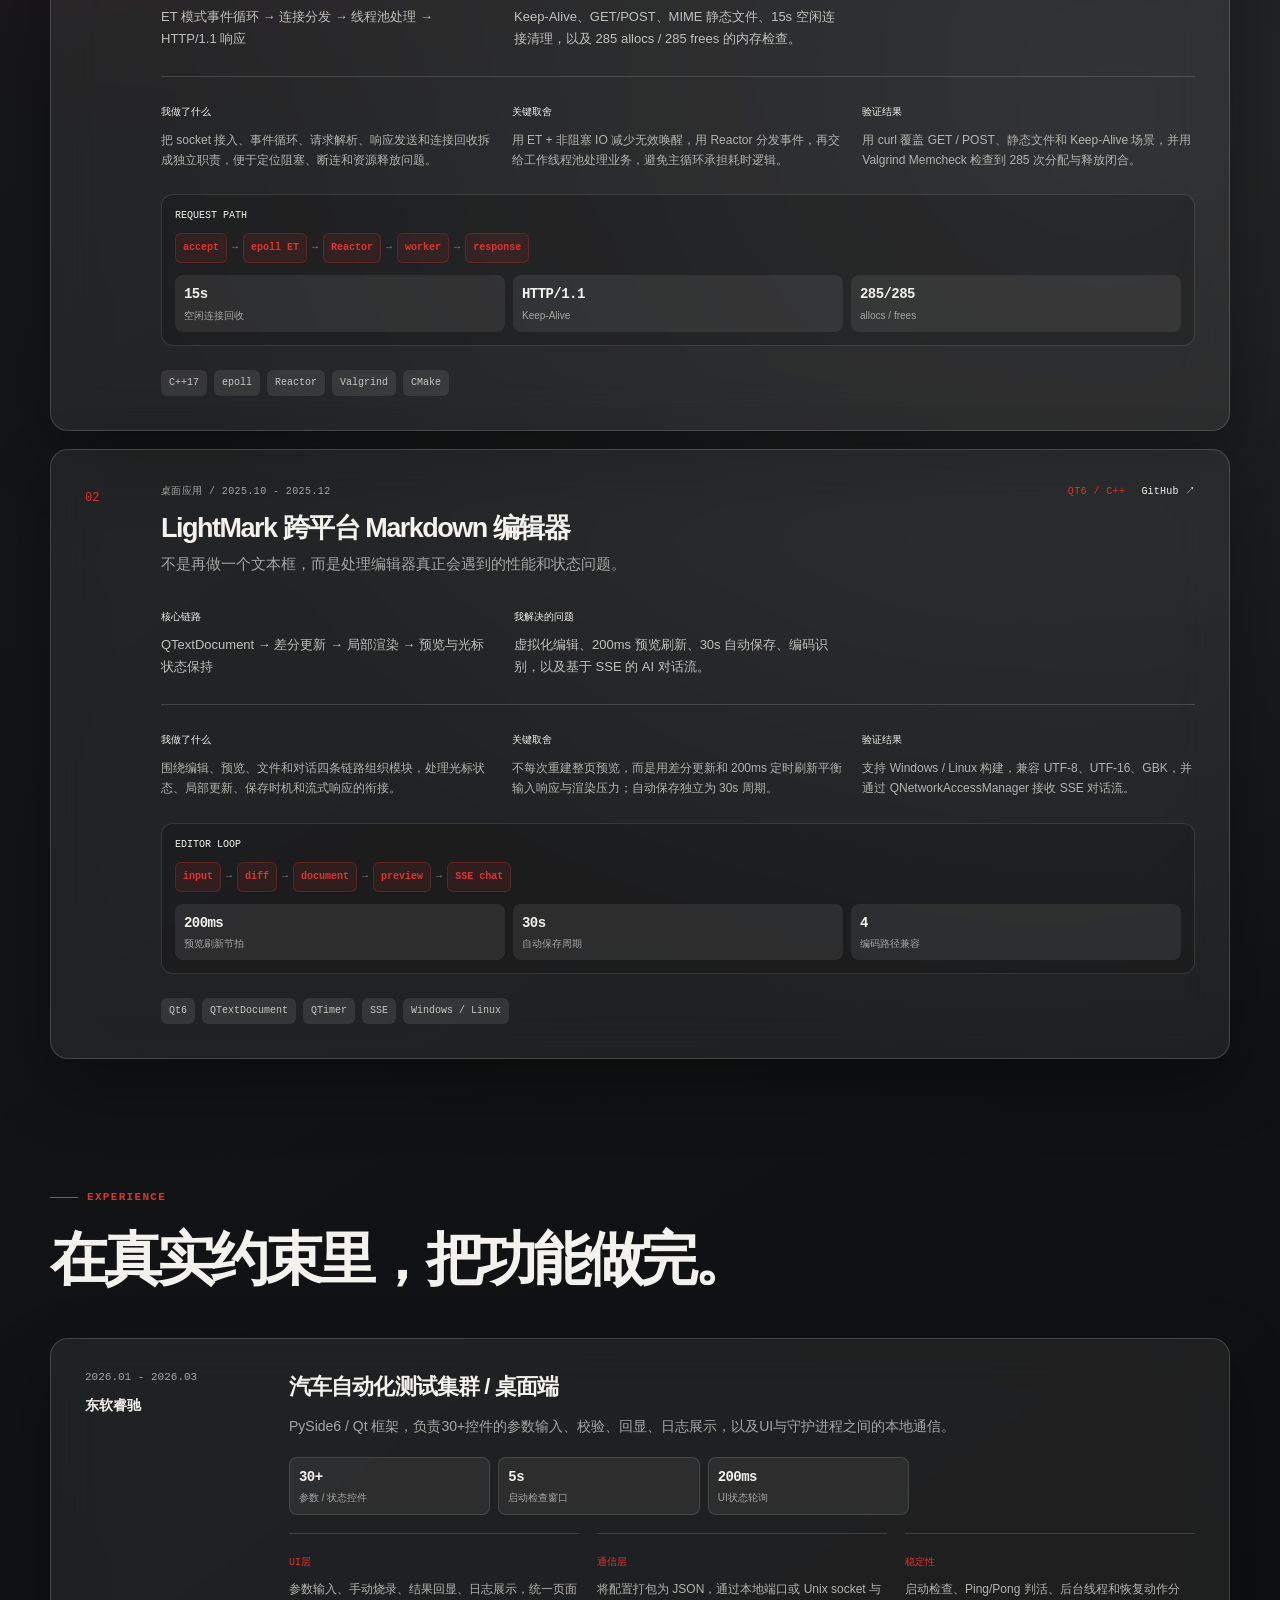
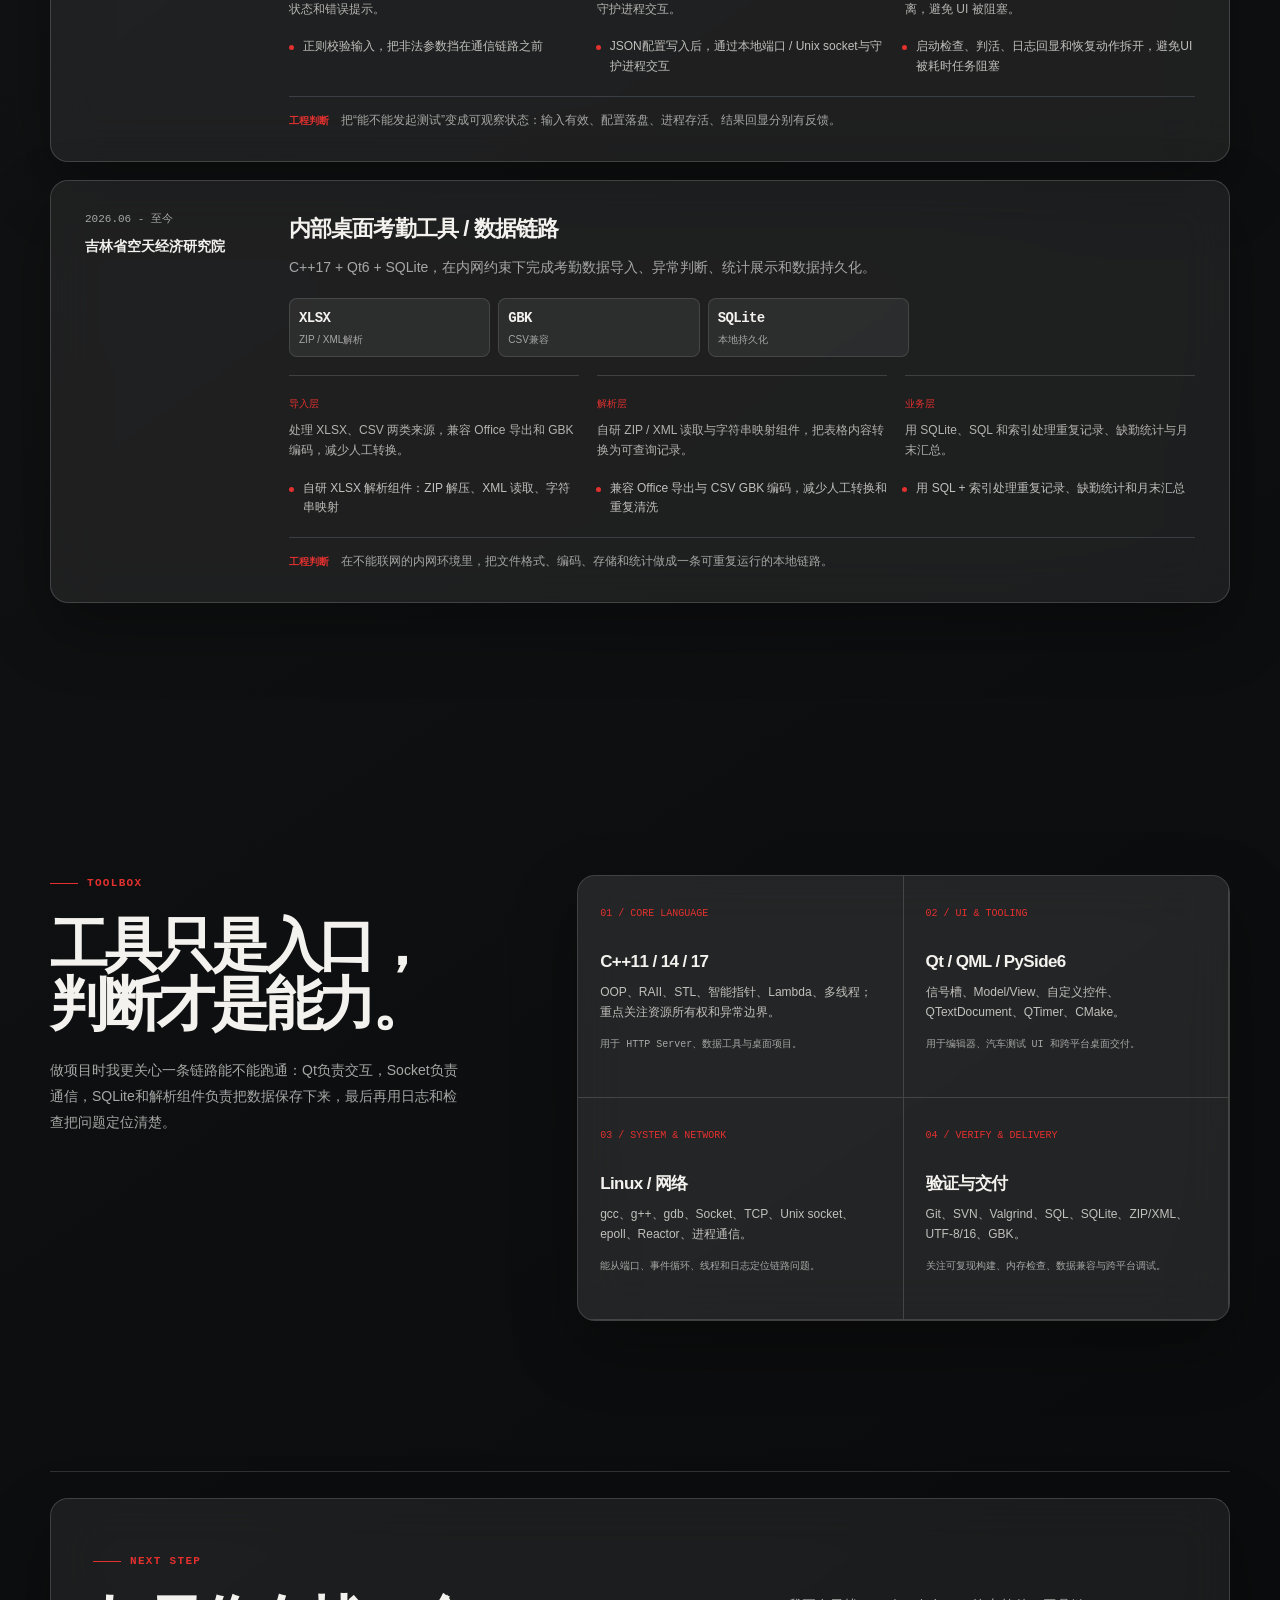
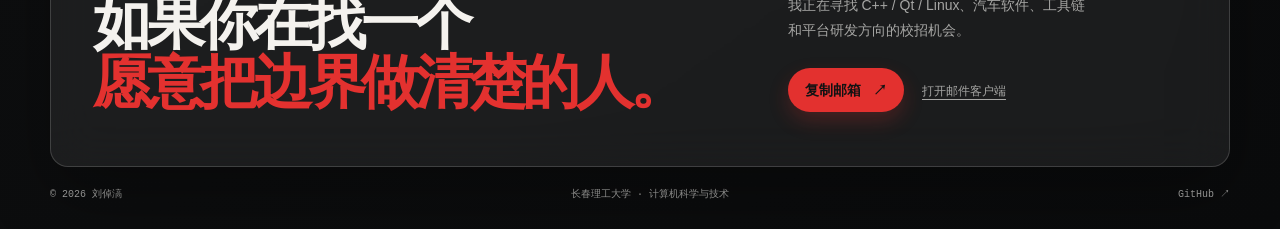
==== commit 516de713: "Condense awards and animate core stack" ====
--- a/index.html
+++ b/index.html
@@ -61,7 +61,7 @@
         </div>
         <nav class="nav gooey-nav" aria-label="主导航">
           <a href="#work">项目</a>
-          <a href="#awards">成果</a>
+          <a href="#proof">成果</a>
           <a href="#experience">经历</a>
           <a href="#stack">工具箱</a>
           <a class="nav-cta" href="assets/resume.pdf" target="_blank" rel="noreferrer">查看简历 <span aria-hidden="true">↗</span></a>
@@ -74,7 +74,7 @@
     <nav id="mobile-nav" class="mobile-nav" aria-label="移动端导航">
       <div class="mobile-profile"><strong>刘倬滈</strong><span>2027届 · C++ / Qt / Linux</span></div>
       <a href="#work">项目</a>
-      <a href="#awards">成果</a>
+      <a href="#proof">成果</a>
       <a href="#experience">经历</a>
       <a href="#stack">工具箱</a>
       <a href="assets/resume.pdf" target="_blank" rel="noreferrer">查看简历 ↗</a>
@@ -117,32 +117,9 @@
         </aside>
       </section>
 
-      <section class="proof-bar section-wrap reveal glass-panel" aria-label="简历事实摘要">
-        <div class="proof-stack"><span>CORE STACK</span><strong>C++17 · Qt6 · Linux</strong><p>Socket · epoll · Reactor · QML · PySide6 · SQLite · CMake</p></div>
-        <div class="proof-detail"><div><b>做过</b><span>HTTP 服务端 · Markdown 编辑器 · 汽车测试 UI · 内网数据工具</span></div><div><b>方向</b><span>软件研发 · 工具链 · 平台 · 汽车电子</span></div><div><b>基础</b><span>专业前10% · 两段工程实习 · 两个完整项目</span></div></div>
-      </section>
-
-      <section id="awards" class="content-section awards-section section-wrap">
-        <div class="section-heading reveal">
-          <div>
-            <p class="eyebrow"><span class="eyebrow-line"></span> AWARDS / PROOF</p>
-            <h2>专业表现，有成绩也有证据。</h2>
-          </div>
-        </div>
-        <div class="awards-grid">
-          <article class="award-feature reveal glass-card">
-            <span class="award-label">ACADEMIC SIGNAL</span>
-            <strong>专业前 10%</strong>
-            <p>长春理工大学计算机本科，2027届。用竞赛和奖学金结果把专业排名落到可核验的经历上。</p>
-          </article>
-          <div class="award-list reveal glass-card">
-            <div class="award-item"><span>01</span><strong>数学建模竞赛</strong><em>省一等奖</em></div>
-            <div class="award-item"><span>02</span><strong>中国大学生计算机设计大赛</strong><em>省二等奖</em></div>
-            <div class="award-item"><span>03</span><strong>蓝桥杯</strong><em>省二等奖</em></div>
-            <div class="award-item"><span>04</span><strong>校级一等奖学金</strong><em>两次</em></div>
-            <div class="award-item"><span>05</span><strong>国家励志奖学金</strong><em>获奖</em></div>
-          </div>
-        </div>
+      <section id="proof" class="proof-bar section-wrap reveal glass-panel" aria-label="简历事实摘要">
+        <div class="proof-stack"><span>CORE STACK / TOOLCHAIN</span><div class="stack-marquee" aria-label="核心技术栈循环展示"><div class="stack-marquee-track"><span>C++17</span><i>·</i><span>Qt6</span><i>·</i><span>Linux</span><i>·</i><span>Socket</span><i>·</i><span>epoll</span><i>·</i><span>Reactor</span><i>·</i><span>QML</span><i>·</i><span>PySide6</span><i>·</i><span>SQLite</span><i>·</i><span>CMake</span><i>·</i><span>C++17</span><i>·</i><span>Qt6</span><i>·</i><span>Linux</span><i>·</i><span>Socket</span><i>·</i><span>epoll</span><i>·</i><span>Reactor</span><i>·</i><span>QML</span><i>·</i><span>PySide6</span><i>·</i><span>SQLite</span><i>·</i><span>CMake</span><i>·</i></div></div><p>主力工程栈：C++17 / Qt6 / Linux；从网络并发、桌面交互到数据导入和本地持久化。</p></div>
+        <div class="proof-detail"><div><b>做过</b><span>HTTP 服务端 · Markdown 编辑器 · 汽车测试 UI · 内网数据工具</span></div><div><b>方向</b><span>软件研发 · 工具链 · 平台 · 汽车电子</span></div><div><b>基础</b><span>专业前10% · 两段工程实习 · 两个完整项目</span></div><div><b>荣誉</b><span>数学建模省一 · 计算机设计省二 · 蓝桥杯省二 · 校级一等奖学金×2 · 国家励志奖学金</span></div></div>
       </section>
 
       <section id="work" class="content-section section-wrap">
--- a/styles.css
+++ b/styles.css
@@ -120,26 +120,15 @@
 .proof-bar { display: grid; grid-template-columns: minmax(0, 0.95fr) minmax(360px, 1.15fr); gap: 34px; align-items: center; padding: 28px 30px; border-radius: var(--radius-lg); overflow: hidden; }
 .proof-stack { display: grid; gap: 7px; }
 .proof-stack > span { color: var(--blue); font-family: var(--font-mono); font-size: 9px; letter-spacing: 0.14em; }
-.proof-stack strong { color: var(--ink); font-family: var(--font-mono); font-size: clamp(22px, 2.4vw, 30px); letter-spacing: -0.07em; line-height: 1.1; }
 .proof-stack p { margin: 0; color: var(--muted); font-family: var(--font-mono); font-size: 11px; line-height: 1.7; }
+.stack-marquee { position: relative; overflow: hidden; margin: 4px 0 2px; mask-image: linear-gradient(90deg, transparent, #000 8%, #000 92%, transparent); -webkit-mask-image: linear-gradient(90deg, transparent, #000 8%, #000 92%, transparent); }
+.stack-marquee-track { display: inline-flex; align-items: center; width: max-content; gap: 12px; padding: 4px 0; color: var(--ink); font-family: var(--font-mono); font-size: clamp(19px, 2.15vw, 27px); font-weight: 700; letter-spacing: -0.06em; animation: stack-marquee 26s linear infinite; will-change: transform; }
+.stack-marquee-track i { color: var(--blue); font-style: normal; font-size: 16px; }
+.stack-marquee:hover .stack-marquee-track { animation-play-state: paused; }
+@keyframes stack-marquee { from { transform: translateX(0); } to { transform: translateX(-50%); } }
 .proof-detail { display: grid; gap: 9px; margin: 0; padding-left: 28px; border-left: 1px solid var(--line); color: var(--muted); font-size: 12px; line-height: 1.55; }
 .proof-detail div { display: grid; grid-template-columns: 42px 1fr; gap: 12px; }
 .proof-detail b { color: var(--blue); font-family: var(--font-mono); font-size: 10px; font-weight: 500; }
-
-.awards-section { padding-top: 108px; }
-.awards-grid { display: grid; grid-template-columns: minmax(280px, 0.72fr) minmax(0, 1.28fr); gap: 18px; }
-.award-feature, .award-list { border-radius: var(--radius-lg); }
-.award-feature { display: grid; align-content: center; min-height: 278px; padding: 30px; background: linear-gradient(135deg, rgba(227, 49, 47, 0.16), rgba(255, 255, 255, 0.045)); }
-.award-label { color: var(--blue); font-family: var(--font-mono); font-size: 10px; letter-spacing: 0.14em; }
-.award-feature strong { margin-top: 22px; color: var(--ink); font-size: clamp(32px, 4vw, 50px); letter-spacing: -0.07em; line-height: 1; }
-.award-feature p { max-width: 360px; margin: 20px 0 0; color: var(--muted); font-size: 14px; line-height: 1.75; }
-.award-list { display: grid; grid-template-columns: 1fr 1fr; overflow: hidden; }
-.award-item { display: grid; grid-template-columns: 26px minmax(0, 1fr); gap: 8px 12px; align-content: center; min-height: 138px; padding: 20px 22px; border-right: 1px solid var(--line); border-bottom: 1px solid var(--line); background: rgba(255, 255, 255, 0.035); }
-.award-item:nth-child(2n) { border-right: 0; }
-.award-item:nth-last-child(-n + 2) { border-bottom: 0; }
-.award-item > span { grid-row: span 2; color: var(--blue); font-family: var(--font-mono); font-size: 10px; }
-.award-item strong { font-size: 15px; letter-spacing: -0.03em; }
-.award-item em { color: var(--muted); font-family: var(--font-mono); font-size: 11px; font-style: normal; }
 
 .content-section { padding-top: 130px; }
 .section-heading { display: block; margin-bottom: 50px; }
@@ -257,8 +246,6 @@
   .content-section { padding-top: 100px; }
   .stack-section, .closing { grid-template-columns: 1fr; gap: 30px; }
   .section-heading { margin-bottom: 35px; }
-  .awards-grid { grid-template-columns: 1fr; }
-  .award-feature { min-height: 220px; }
   .section-note { max-width: 440px; }
   .project-row { grid-template-columns: 32px minmax(0, 1fr); gap: 15px; }
   .project-art { grid-column: 2; min-height: 180px; }
@@ -287,10 +274,6 @@
   .project-art { grid-column: 1 / -1; margin-top: 5px; }
   .project-index { grid-column: 1; }
   .stack-grid { grid-template-columns: 1fr; }
-  .award-list { grid-template-columns: 1fr; }
-  .award-item, .award-item:nth-child(2n) { border-right: 0; }
-  .award-item:nth-last-child(-n + 2) { border-bottom: 1px solid var(--line); }
-  .award-item:last-child { border-bottom: 0; }
 }
 
 @media (prefers-reduced-motion: reduce) {
@@ -299,4 +282,5 @@
   .reveal { opacity: 1; transform: none; }
   .fold-char { opacity: 1; transform: none; filter: none; }
   .gooey-highlight { transition: none; }
-}
+  .stack-marquee-track { animation: none; }
+}
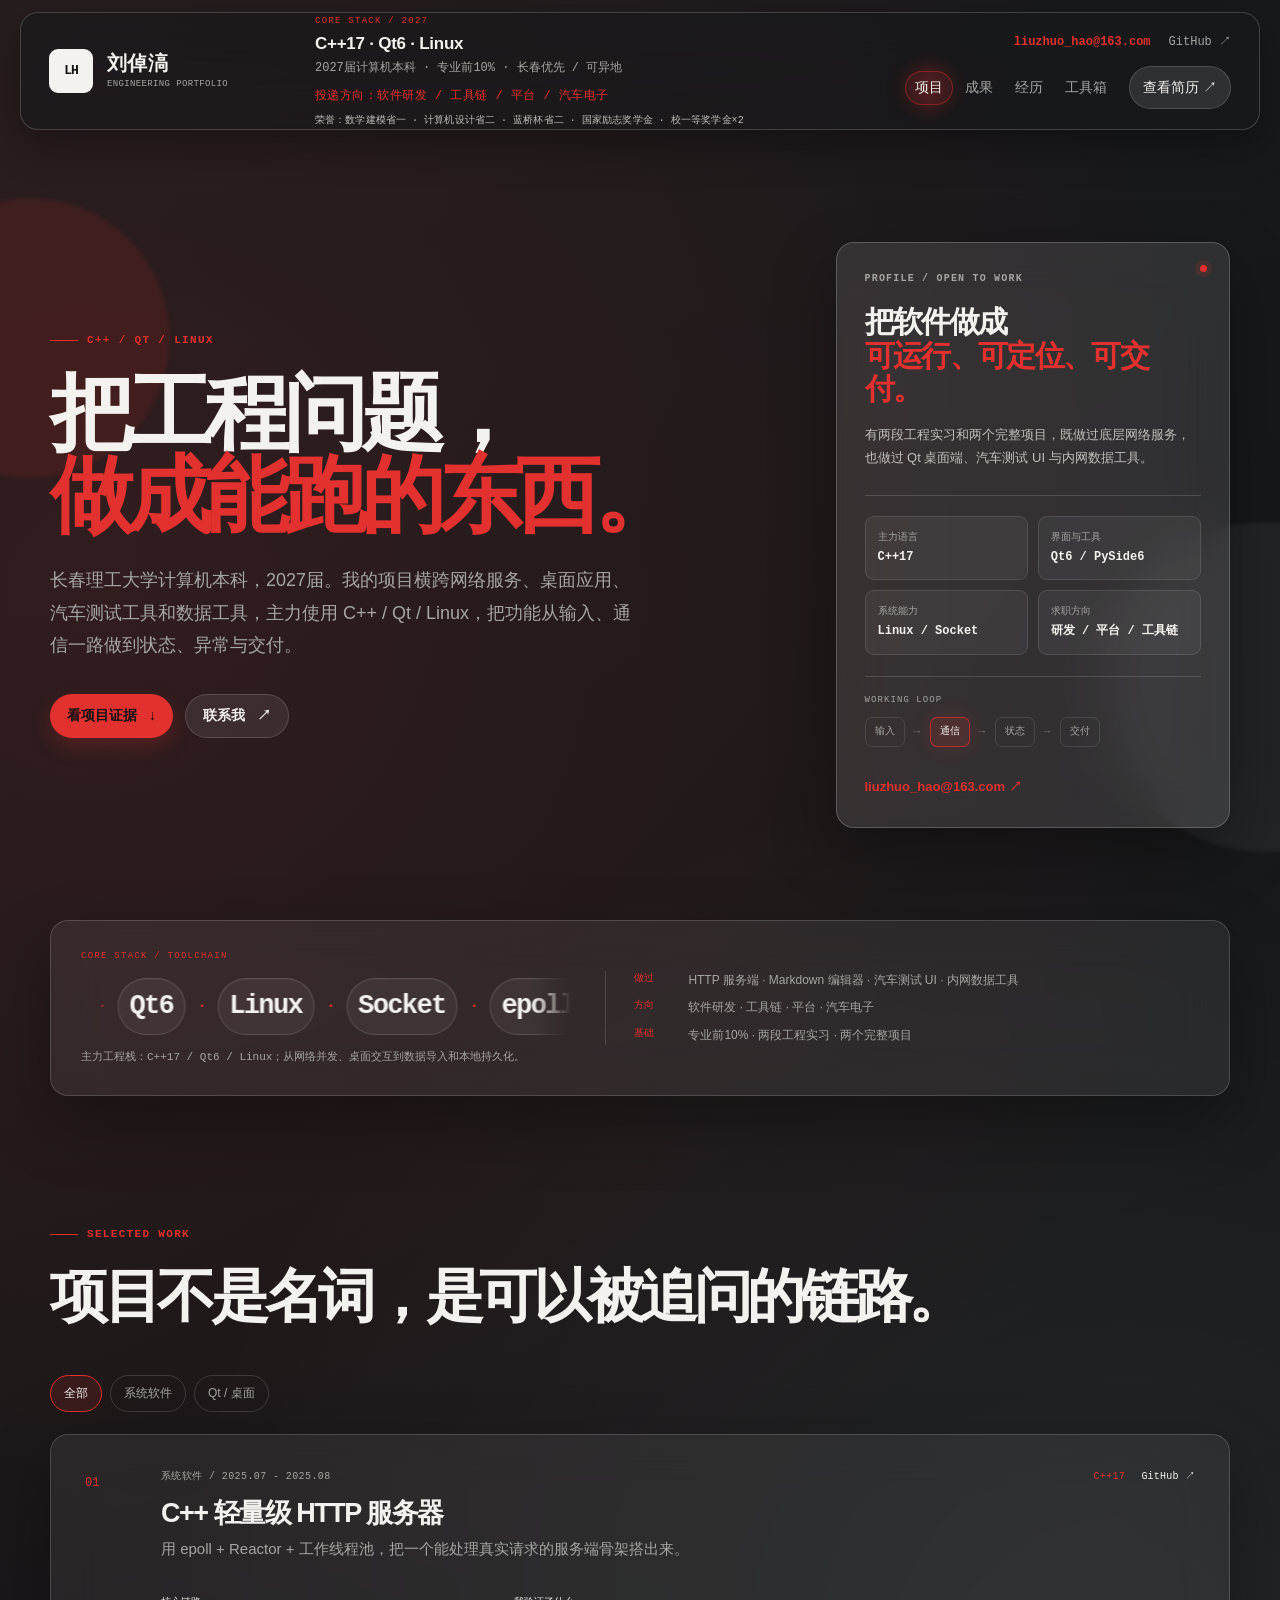
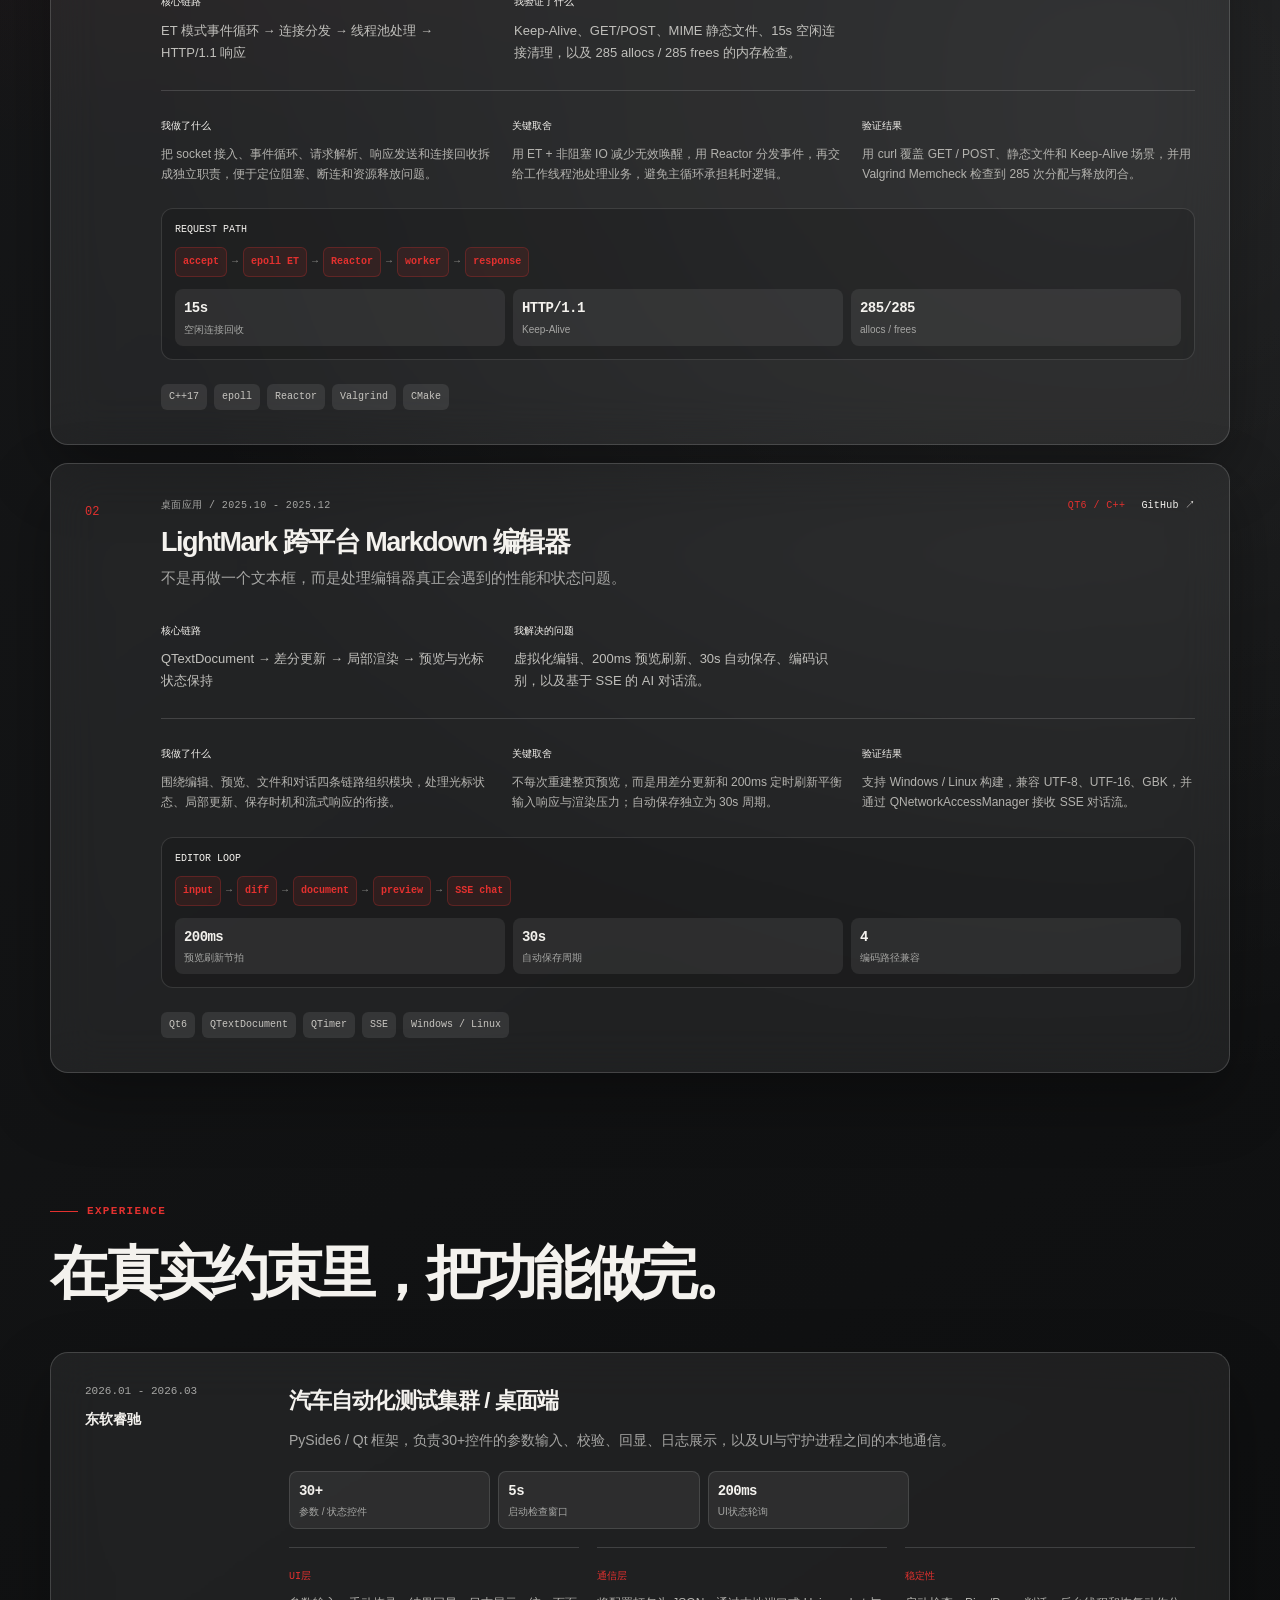
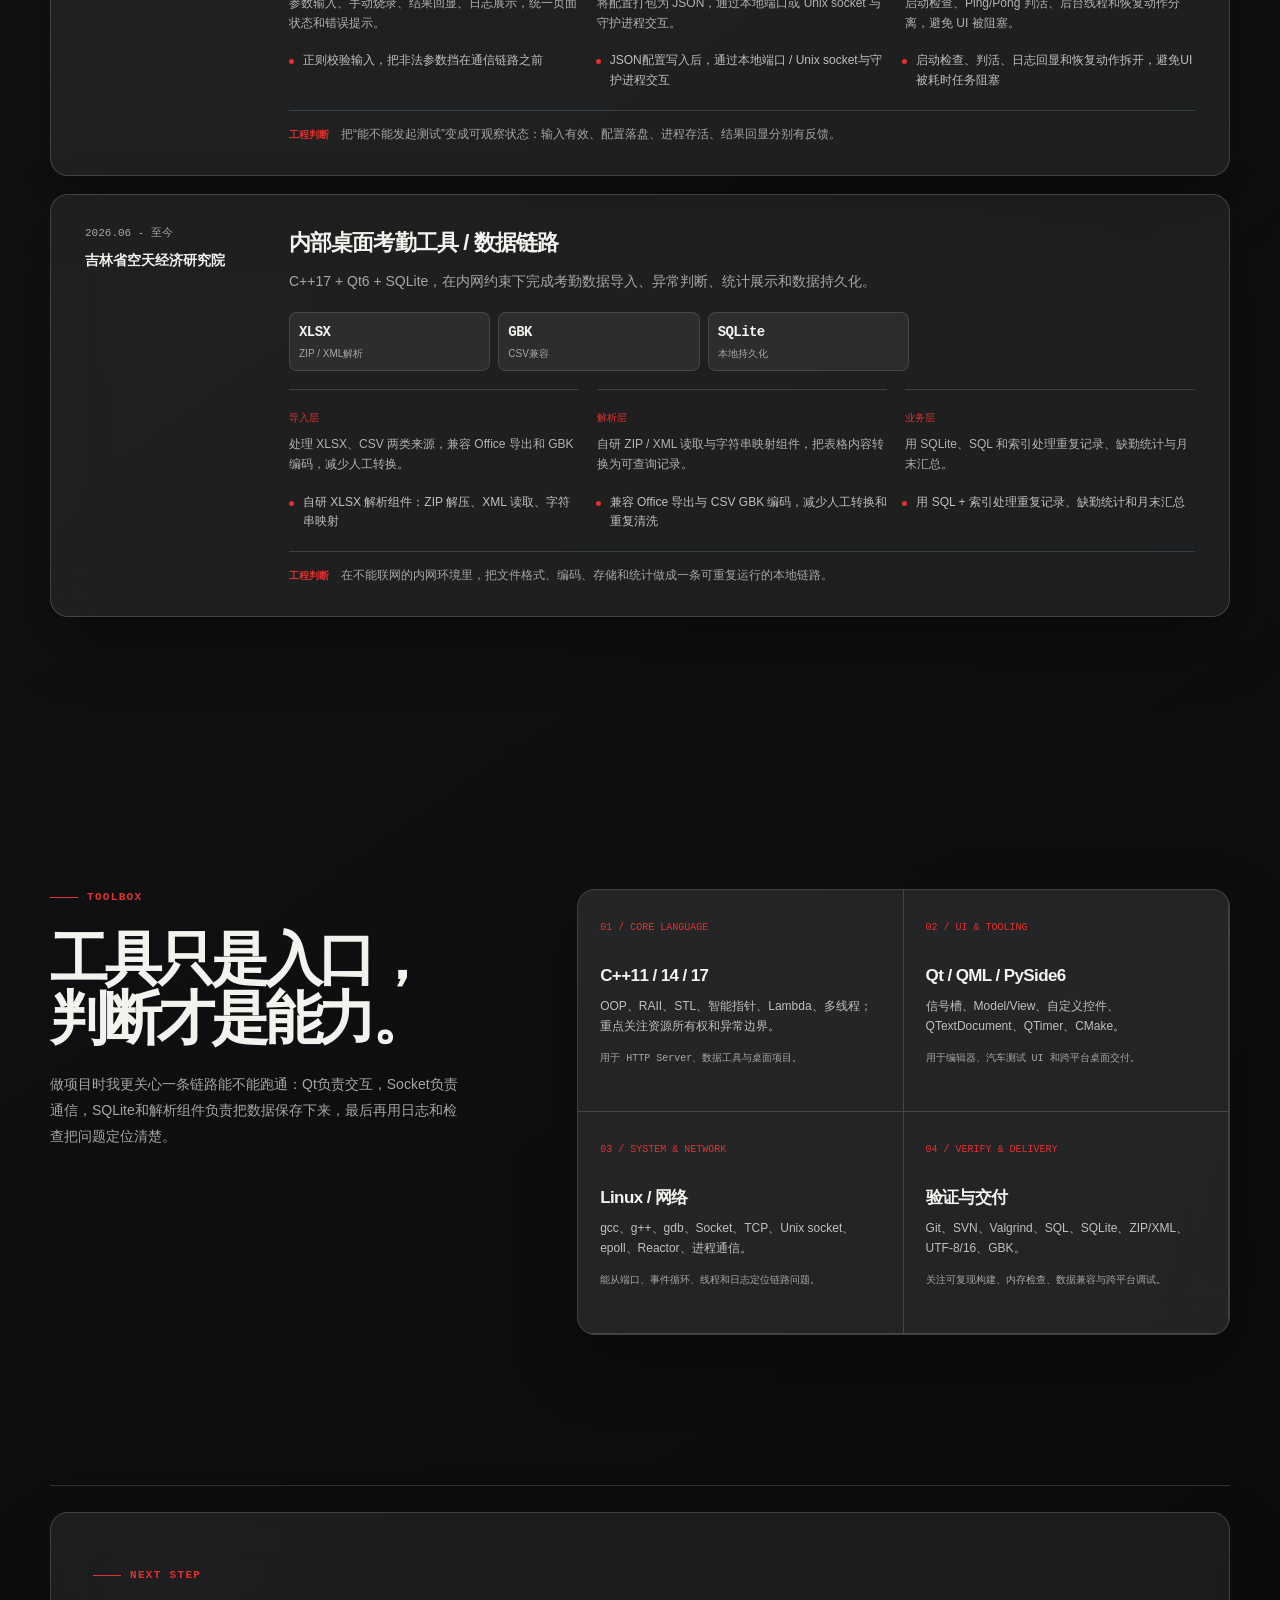
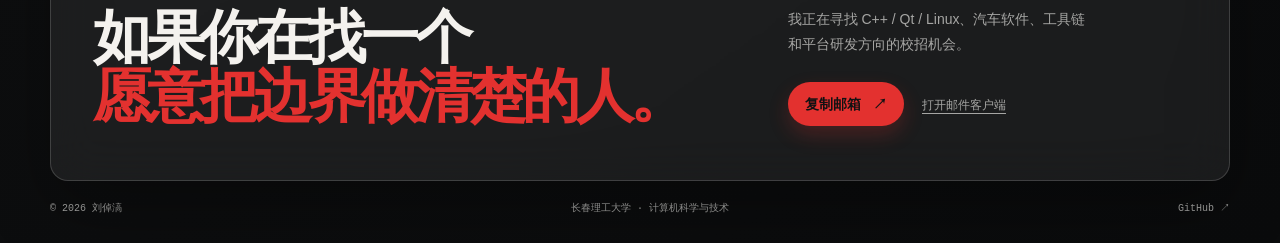
==== commit d6b53937: "Animate toolchain and surface awards in profile" ====
--- a/index.html
+++ b/index.html
@@ -20,7 +20,7 @@
     <link rel="manifest" href="site.webmanifest" />
     <link rel="me" href="https://github.com/lzh1617055800" />
     <title>刘倬滈 / C++ · Qt · Linux</title>
-    <link rel="stylesheet" href="styles.css" />
+    <link rel="stylesheet" href="styles.css?v=20260822-3" />
     <script type="application/ld+json">
       {
         "@context": "https://schema.org",
@@ -53,6 +53,7 @@
       <div class="header-profile" aria-label="个人基本信息">
         <div class="header-profile-main"><span class="header-profile-label">CORE STACK / 2027</span><strong>C++17 · Qt6 · Linux</strong><span>2027届计算机本科 · 专业前10% · 长春优先 / 可异地</span></div>
         <span class="header-profile-stack">投递方向：软件研发 / 工具链 / 平台 / 汽车电子</span>
+        <span class="header-profile-awards">荣誉：数学建模省一 · 计算机设计省二 · 蓝桥杯省二 · 国家励志奖学金 · 校一等奖学金×2</span>
       </div>
       <div class="header-actions">
         <div class="header-contact">
@@ -119,7 +120,7 @@
 
       <section id="proof" class="proof-bar section-wrap reveal glass-panel" aria-label="简历事实摘要">
         <div class="proof-stack"><span>CORE STACK / TOOLCHAIN</span><div class="stack-marquee" aria-label="核心技术栈循环展示"><div class="stack-marquee-track"><span>C++17</span><i>·</i><span>Qt6</span><i>·</i><span>Linux</span><i>·</i><span>Socket</span><i>·</i><span>epoll</span><i>·</i><span>Reactor</span><i>·</i><span>QML</span><i>·</i><span>PySide6</span><i>·</i><span>SQLite</span><i>·</i><span>CMake</span><i>·</i><span>C++17</span><i>·</i><span>Qt6</span><i>·</i><span>Linux</span><i>·</i><span>Socket</span><i>·</i><span>epoll</span><i>·</i><span>Reactor</span><i>·</i><span>QML</span><i>·</i><span>PySide6</span><i>·</i><span>SQLite</span><i>·</i><span>CMake</span><i>·</i></div></div><p>主力工程栈：C++17 / Qt6 / Linux；从网络并发、桌面交互到数据导入和本地持久化。</p></div>
-        <div class="proof-detail"><div><b>做过</b><span>HTTP 服务端 · Markdown 编辑器 · 汽车测试 UI · 内网数据工具</span></div><div><b>方向</b><span>软件研发 · 工具链 · 平台 · 汽车电子</span></div><div><b>基础</b><span>专业前10% · 两段工程实习 · 两个完整项目</span></div><div><b>荣誉</b><span>数学建模省一 · 计算机设计省二 · 蓝桥杯省二 · 校级一等奖学金×2 · 国家励志奖学金</span></div></div>
+        <div class="proof-detail"><div><b>做过</b><span>HTTP 服务端 · Markdown 编辑器 · 汽车测试 UI · 内网数据工具</span></div><div><b>方向</b><span>软件研发 · 工具链 · 平台 · 汽车电子</span></div><div><b>基础</b><span>专业前10% · 两段工程实习 · 两个完整项目</span></div></div>
       </section>
 
       <section id="work" class="content-section section-wrap">
@@ -276,6 +277,6 @@
 
     <div class="email-status" role="status" aria-live="polite"></div>
 
-    <script src="app.js"></script>
+    <script src="app.js?v=20260822-3"></script>
   </body>
 </html>
--- a/styles.css
+++ b/styles.css
@@ -53,6 +53,7 @@
 .header-profile-main strong { color: var(--ink); font-size: 17px; letter-spacing: -0.015em; }
 .header-profile-main > span:not(.header-profile-label) { font-family: var(--font-mono); font-size: 12px; }
 .header-profile-stack { padding-left: 0; color: var(--blue); font-family: var(--font-mono); font-size: 12px; letter-spacing: 0.04em; }
+.header-profile-awards { max-width: 560px; color: #c1c0bc; font-family: var(--font-mono); font-size: 10px; line-height: 1.45; letter-spacing: 0.01em; white-space: normal; }
 .header-actions { display: grid; justify-items: end; gap: 14px; }
 .header-contact { display: flex; align-items: center; gap: 18px; margin-left: 0; color: var(--muted); font-family: var(--font-mono); font-size: 12px; white-space: nowrap; }
 .header-contact a { transition: color 180ms ease; }
@@ -122,10 +123,9 @@
 .proof-stack > span { color: var(--blue); font-family: var(--font-mono); font-size: 9px; letter-spacing: 0.14em; }
 .proof-stack p { margin: 0; color: var(--muted); font-family: var(--font-mono); font-size: 11px; line-height: 1.7; }
 .stack-marquee { position: relative; overflow: hidden; margin: 4px 0 2px; mask-image: linear-gradient(90deg, transparent, #000 8%, #000 92%, transparent); -webkit-mask-image: linear-gradient(90deg, transparent, #000 8%, #000 92%, transparent); }
-.stack-marquee-track { display: inline-flex; align-items: center; width: max-content; gap: 12px; padding: 4px 0; color: var(--ink); font-family: var(--font-mono); font-size: clamp(19px, 2.15vw, 27px); font-weight: 700; letter-spacing: -0.06em; animation: stack-marquee 26s linear infinite; will-change: transform; }
+.stack-marquee-track { display: inline-flex; align-items: center; width: max-content; gap: 12px; padding: 4px 0; color: var(--ink); font-family: var(--font-mono); font-size: clamp(19px, 2.15vw, 27px); font-weight: 700; letter-spacing: -0.06em; animation: none; transform: translate3d(0, 0, 0); will-change: transform; }
+.stack-marquee-track > span { padding: 6px 11px; border: 1px solid rgba(255, 255, 255, 0.14); border-radius: 999px; background: rgba(255, 255, 255, 0.055); box-shadow: inset 0 1px 0 rgba(255, 255, 255, 0.05); }
 .stack-marquee-track i { color: var(--blue); font-style: normal; font-size: 16px; }
-.stack-marquee:hover .stack-marquee-track { animation-play-state: paused; }
-@keyframes stack-marquee { from { transform: translateX(0); } to { transform: translateX(-50%); } }
 .proof-detail { display: grid; gap: 9px; margin: 0; padding-left: 28px; border-left: 1px solid var(--line); color: var(--muted); font-size: 12px; line-height: 1.55; }
 .proof-detail div { display: grid; grid-template-columns: 42px 1fr; gap: 12px; }
 .proof-detail b { color: var(--blue); font-family: var(--font-mono); font-size: 10px; font-weight: 500; }
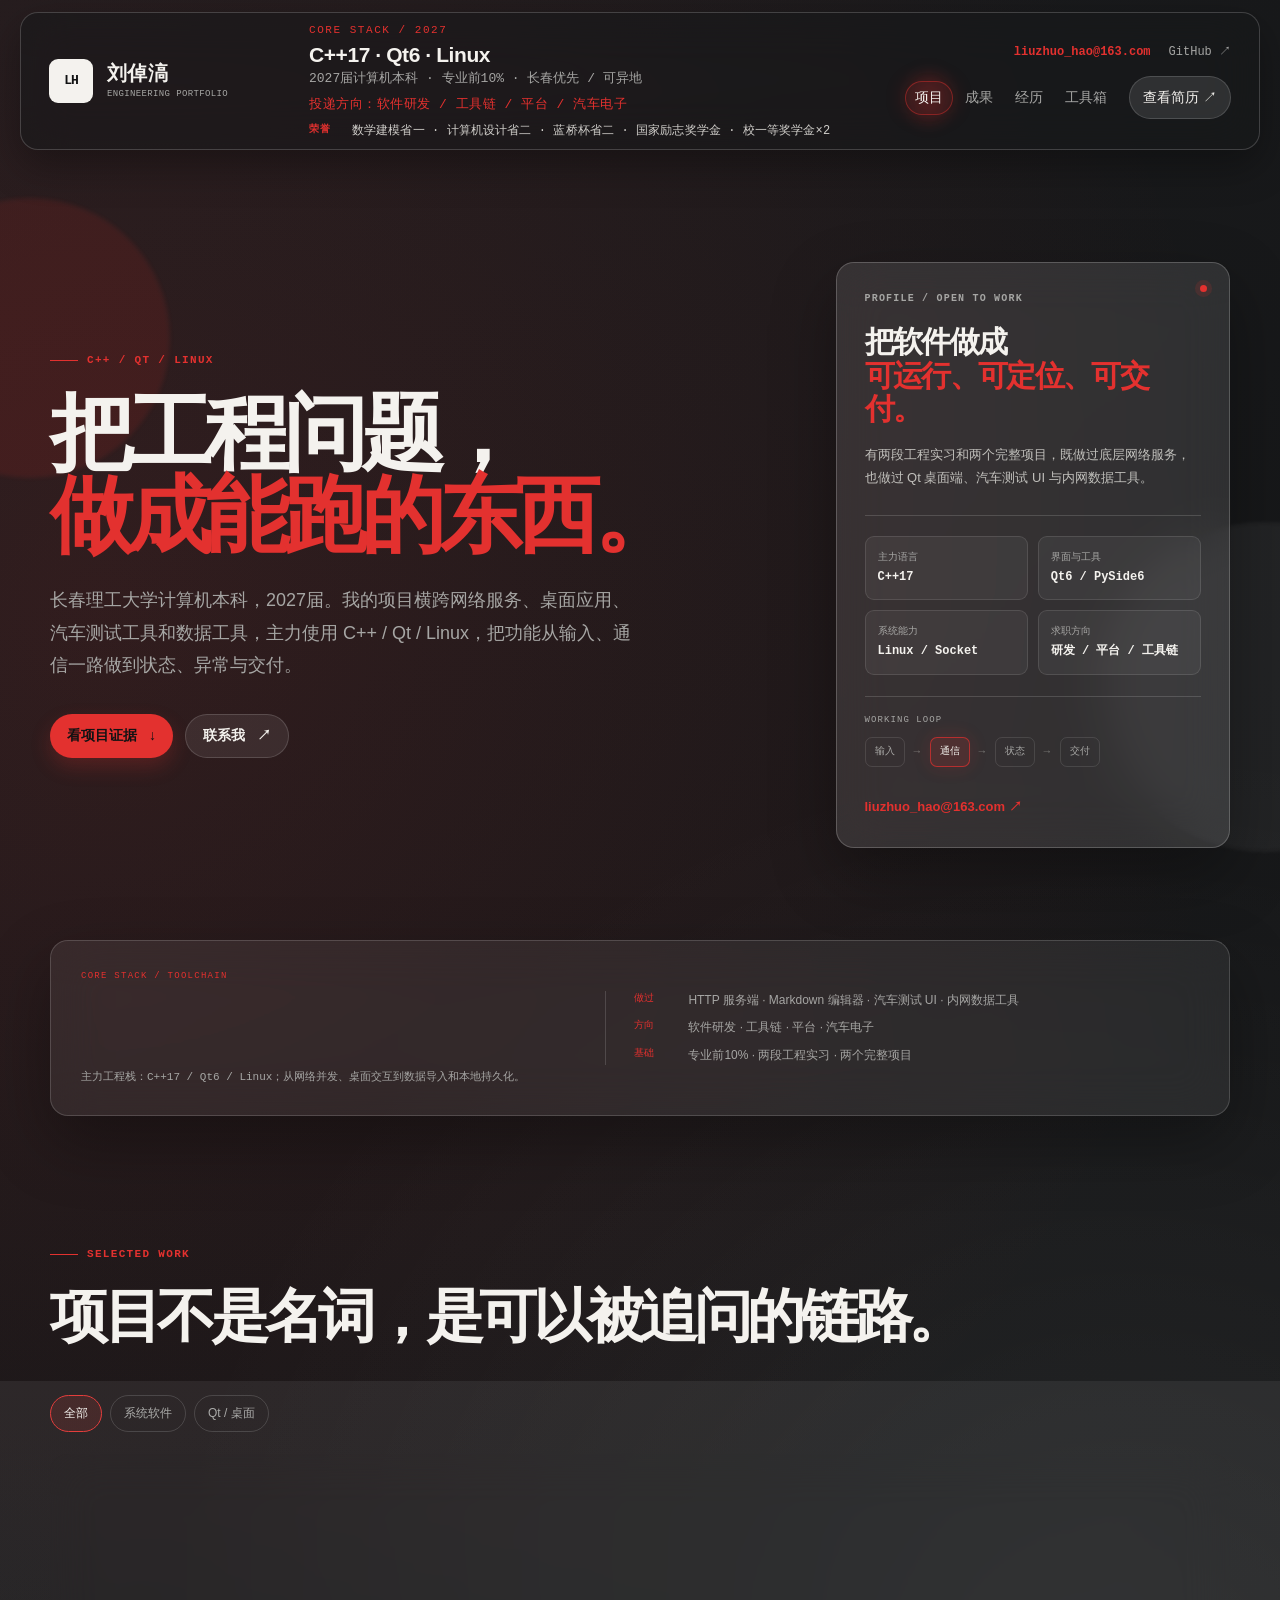
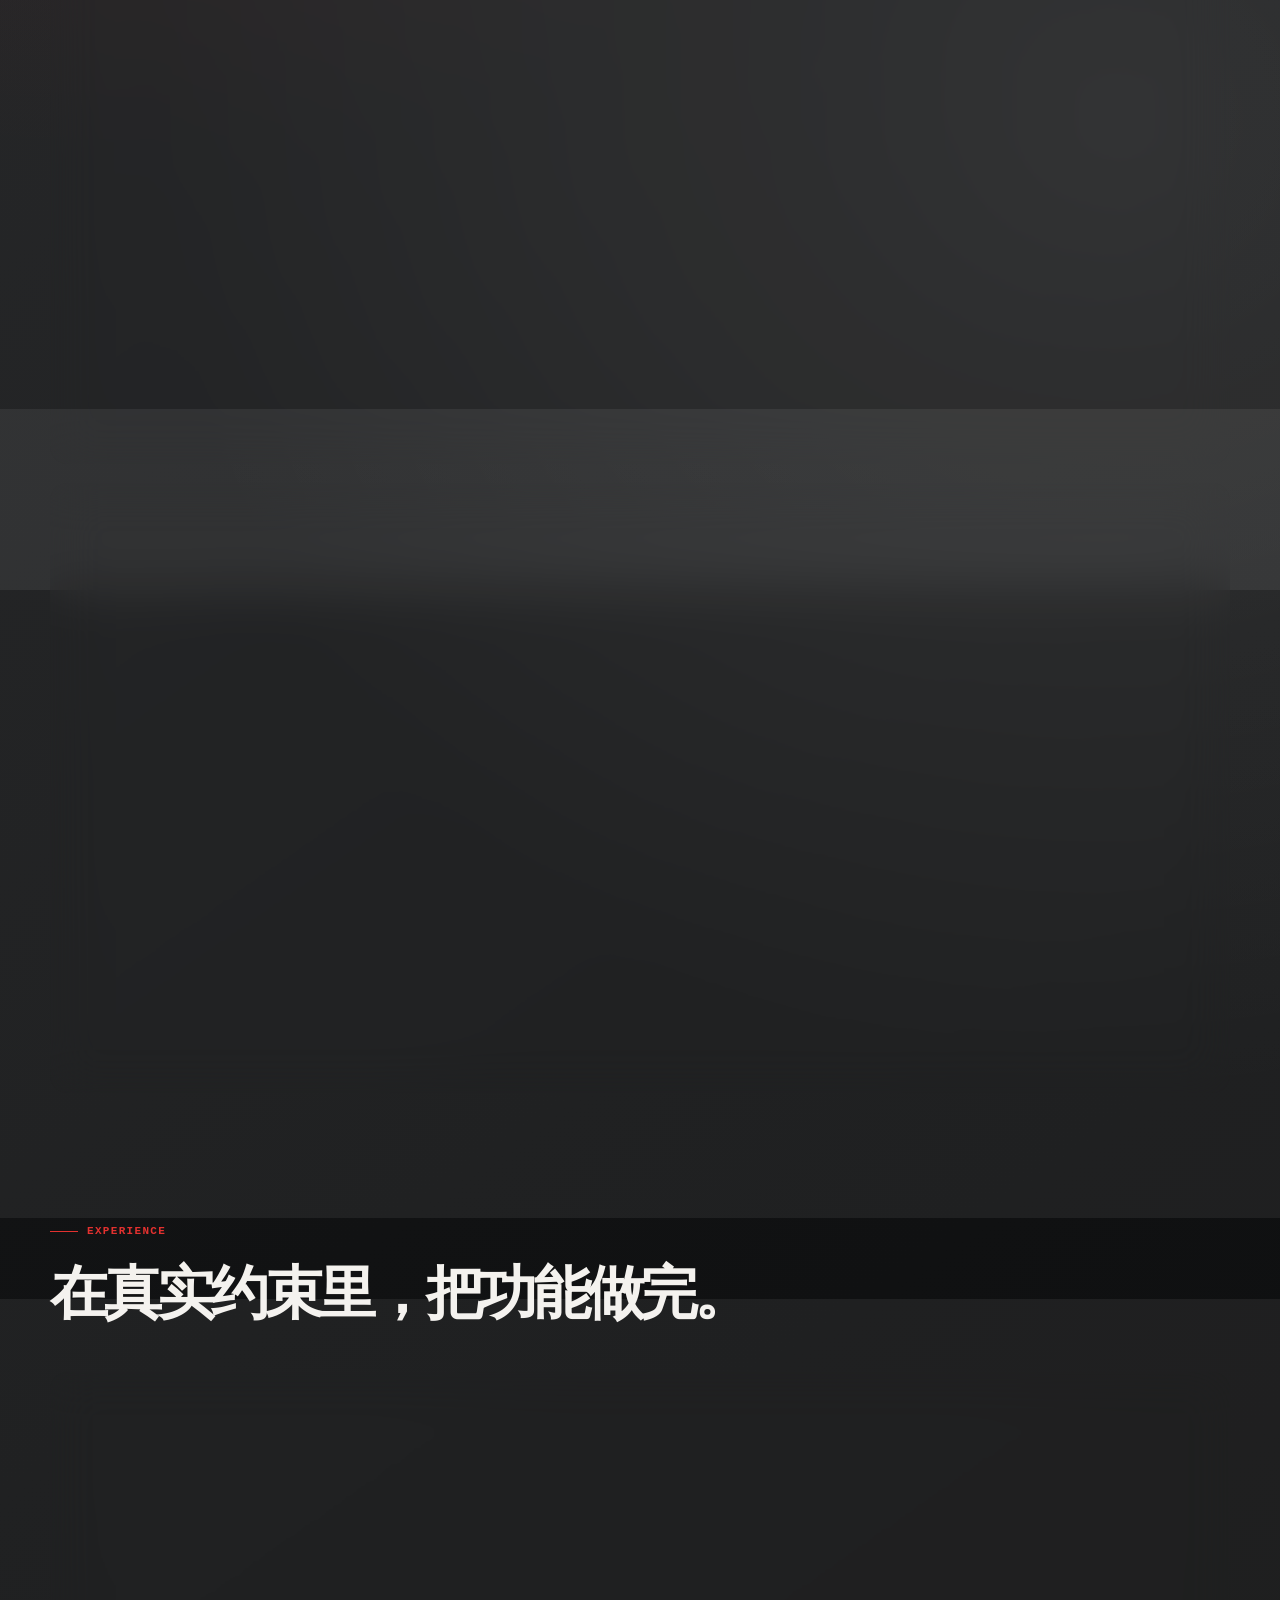
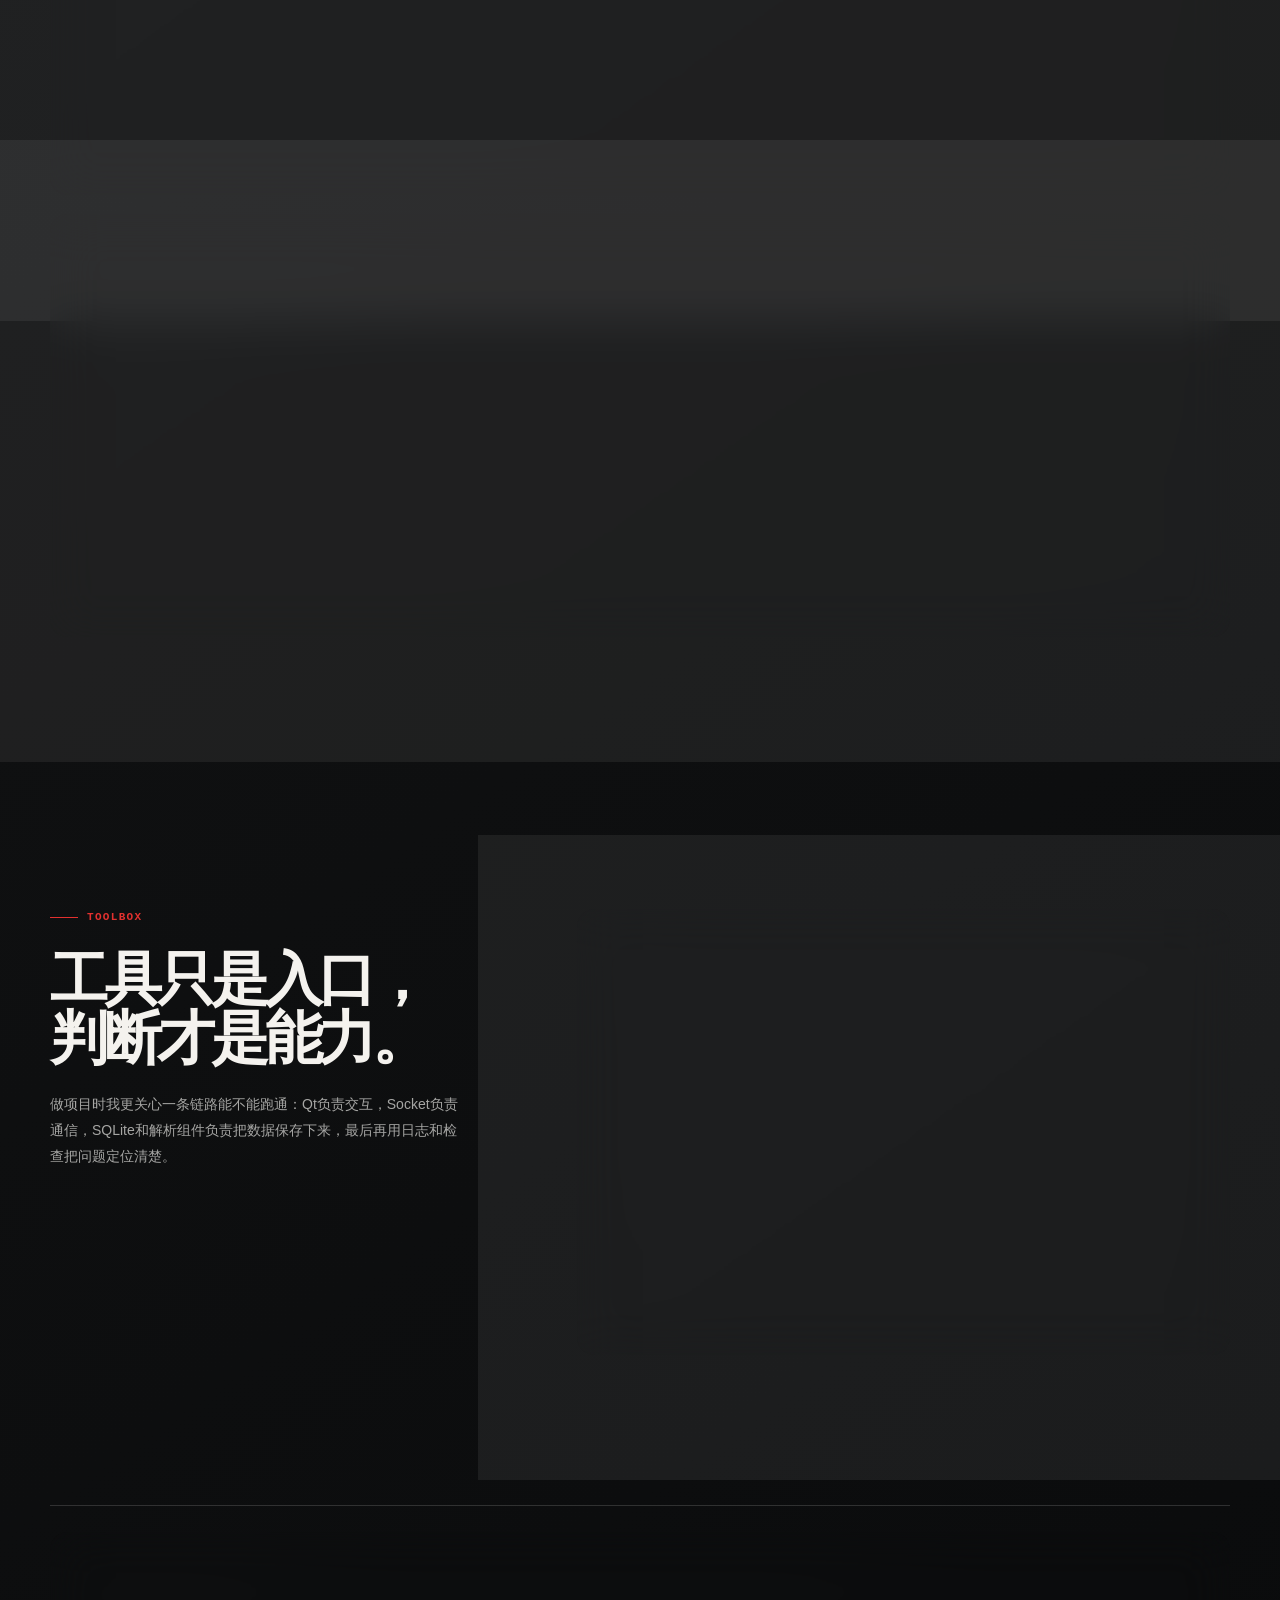
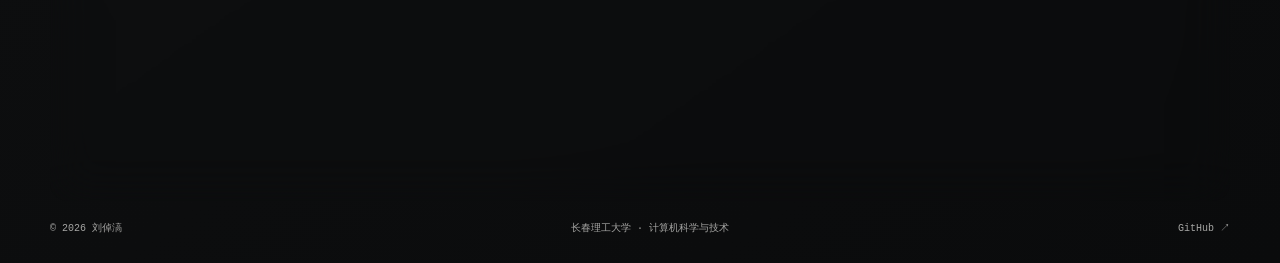
==== commit b5d6501e: "Improve header profile readability" ====
--- a/index.html
+++ b/index.html
@@ -20,7 +20,7 @@
     <link rel="manifest" href="site.webmanifest" />
     <link rel="me" href="https://github.com/lzh1617055800" />
     <title>刘倬滈 / C++ · Qt · Linux</title>
-    <link rel="stylesheet" href="styles.css?v=20260822-3" />
+    <link rel="stylesheet" href="styles.css?v=20260822-5" />
     <script type="application/ld+json">
       {
         "@context": "https://schema.org",
@@ -53,7 +53,7 @@
       <div class="header-profile" aria-label="个人基本信息">
         <div class="header-profile-main"><span class="header-profile-label">CORE STACK / 2027</span><strong>C++17 · Qt6 · Linux</strong><span>2027届计算机本科 · 专业前10% · 长春优先 / 可异地</span></div>
         <span class="header-profile-stack">投递方向：软件研发 / 工具链 / 平台 / 汽车电子</span>
-        <span class="header-profile-awards">荣誉：数学建模省一 · 计算机设计省二 · 蓝桥杯省二 · 国家励志奖学金 · 校一等奖学金×2</span>
+        <span class="header-profile-awards"><b>荣誉</b><span>数学建模省一 · 计算机设计省二 · 蓝桥杯省二 · 国家励志奖学金 · 校一等奖学金×2</span></span>
       </div>
       <div class="header-actions">
         <div class="header-contact">
@@ -73,7 +73,7 @@
       </div>
     </header>
     <nav id="mobile-nav" class="mobile-nav" aria-label="移动端导航">
-      <div class="mobile-profile"><strong>刘倬滈</strong><span>2027届 · C++ / Qt / Linux</span></div>
+      <div class="mobile-profile"><strong>刘倬滈</strong><span>2027届 · C++ / Qt / Linux</span><span>数模省一 · 计设省二 · 蓝桥杯省二 · 国励 · 校一等奖学金×2</span></div>
       <a href="#work">项目</a>
       <a href="#proof">成果</a>
       <a href="#experience">经历</a>
@@ -277,6 +277,6 @@
 
     <div class="email-status" role="status" aria-live="polite"></div>
 
-    <script src="app.js?v=20260822-3"></script>
+    <script src="app.js?v=20260822-5"></script>
   </body>
 </html>
--- a/styles.css
+++ b/styles.css
@@ -41,19 +41,20 @@
 
 .section-wrap { width: min(1180px, calc(100% - 48px)); margin: 0 auto; }
 .topbar { position: sticky; top: 12px; z-index: 10; width: min(1240px, calc(100% - 32px)); margin: 12px auto 0; border: 1px solid rgba(255, 255, 255, 0.18); border-radius: 18px; background: rgba(24, 25, 27, 0.58); box-shadow: 0 15px 40px rgba(0, 0, 0, 0.32); backdrop-filter: blur(24px) saturate(1.3); -webkit-backdrop-filter: blur(24px) saturate(1.3); }
-.topbar-inner { display: grid; grid-template-columns: 230px minmax(360px, 1fr) auto; align-items: center; min-height: 116px; gap: 36px; padding: 0 28px; }
+.topbar-inner { display: grid; grid-template-columns: 230px minmax(0, 1fr) auto; align-items: center; min-height: 136px; gap: 30px; padding: 0 28px; }
 .wordmark { display: inline-flex; align-items: center; gap: 14px; flex: 0 0 auto; }
 .wordmark-mark { display: grid; place-items: center; width: 44px; height: 44px; color: #111213; background: var(--ink); border-radius: 9px; font-family: var(--font-mono); font-size: 13px; font-weight: 700; letter-spacing: -0.08em; }
 .wordmark-copy { display: grid; gap: 0; line-height: 1; }
 .wordmark-copy strong { font-size: 20px; letter-spacing: 0.02em; }
 .wordmark-copy small { margin-top: 7px; color: var(--muted); font-family: var(--font-mono); font-size: 9px; letter-spacing: 0.04em; }
-.header-profile { display: grid; gap: 8px; margin-left: 0; color: var(--muted); white-space: nowrap; }
-.header-profile-main { display: grid; gap: 2px; }
-.header-profile-label { color: var(--blue); font-family: var(--font-mono); font-size: 9px; letter-spacing: 0.14em; }
-.header-profile-main strong { color: var(--ink); font-size: 17px; letter-spacing: -0.015em; }
-.header-profile-main > span:not(.header-profile-label) { font-family: var(--font-mono); font-size: 12px; }
-.header-profile-stack { padding-left: 0; color: var(--blue); font-family: var(--font-mono); font-size: 12px; letter-spacing: 0.04em; }
-.header-profile-awards { max-width: 560px; color: #c1c0bc; font-family: var(--font-mono); font-size: 10px; line-height: 1.45; letter-spacing: 0.01em; white-space: normal; }
+.header-profile { display: grid; gap: 7px; margin-left: 0; color: var(--muted); white-space: nowrap; }
+.header-profile-main { display: grid; gap: 3px; }
+.header-profile-label { color: var(--blue); font-family: var(--font-mono); font-size: 11px; letter-spacing: 0.14em; }
+.header-profile-main strong { color: var(--ink); font-size: 21px; letter-spacing: -0.02em; line-height: 1.15; }
+.header-profile-main > span:not(.header-profile-label) { font-family: var(--font-mono); font-size: 13px; line-height: 1.45; }
+.header-profile-stack { padding-left: 0; color: var(--blue); font-family: var(--font-mono); font-size: 13px; line-height: 1.45; letter-spacing: 0.04em; }
+.header-profile-awards { display: grid; grid-template-columns: 34px minmax(0, 1fr); gap: 9px; max-width: 560px; color: #d0ceca; font-family: var(--font-mono); font-size: 12px; line-height: 1.5; letter-spacing: 0.01em; white-space: normal; }
+.header-profile-awards b { color: var(--blue); font-size: 10px; font-weight: 600; letter-spacing: 0.08em; }
 .header-actions { display: grid; justify-items: end; gap: 14px; }
 .header-contact { display: flex; align-items: center; gap: 18px; margin-left: 0; color: var(--muted); font-family: var(--font-mono); font-size: 12px; white-space: nowrap; }
 .header-contact a { transition: color 180ms ease; }
@@ -236,7 +237,7 @@
   .mobile-nav.is-open { max-height: 260px; padding-top: 12px; padding-bottom: 12px; border-bottom: 1px solid var(--line); }
   .mobile-profile { display: grid; grid-column: 1 / -1; gap: 1px; padding: 2px 3px 7px; }
   .mobile-profile strong { font-size: 14px; }
-  .mobile-profile span { color: var(--muted); font-family: var(--font-mono); font-size: 10px; }
+  .mobile-profile span { color: var(--muted); font-family: var(--font-mono); font-size: 10px; line-height: 1.5; }
   .mobile-nav a { padding: 10px 11px; border: 1px solid var(--line); border-radius: 9px; background: rgba(255, 255, 255, 0.075); color: var(--muted); font-size: 13px; }
   .hero { grid-template-columns: 1fr; min-height: auto; gap: 54px; padding-top: 80px; padding-bottom: 72px; }
   .hero h1 { font-size: clamp(46px, 12vw, 72px); }
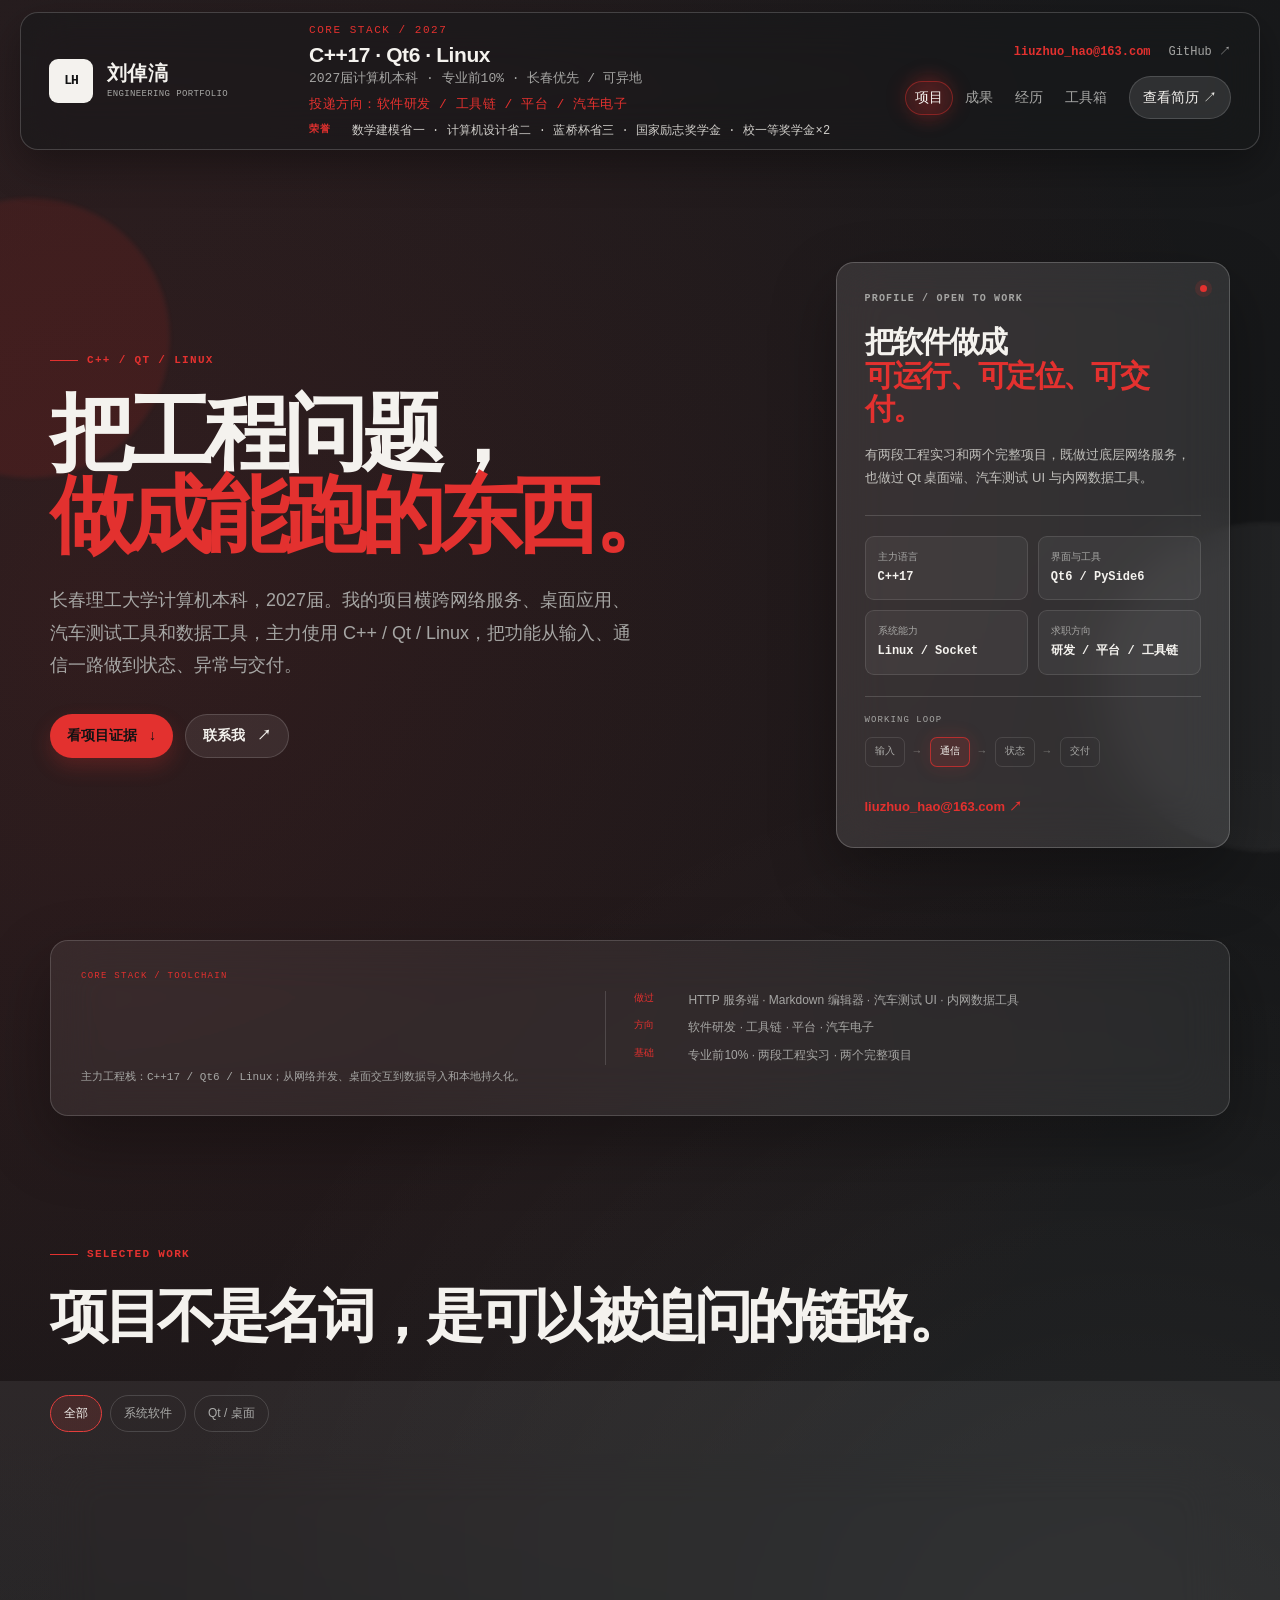
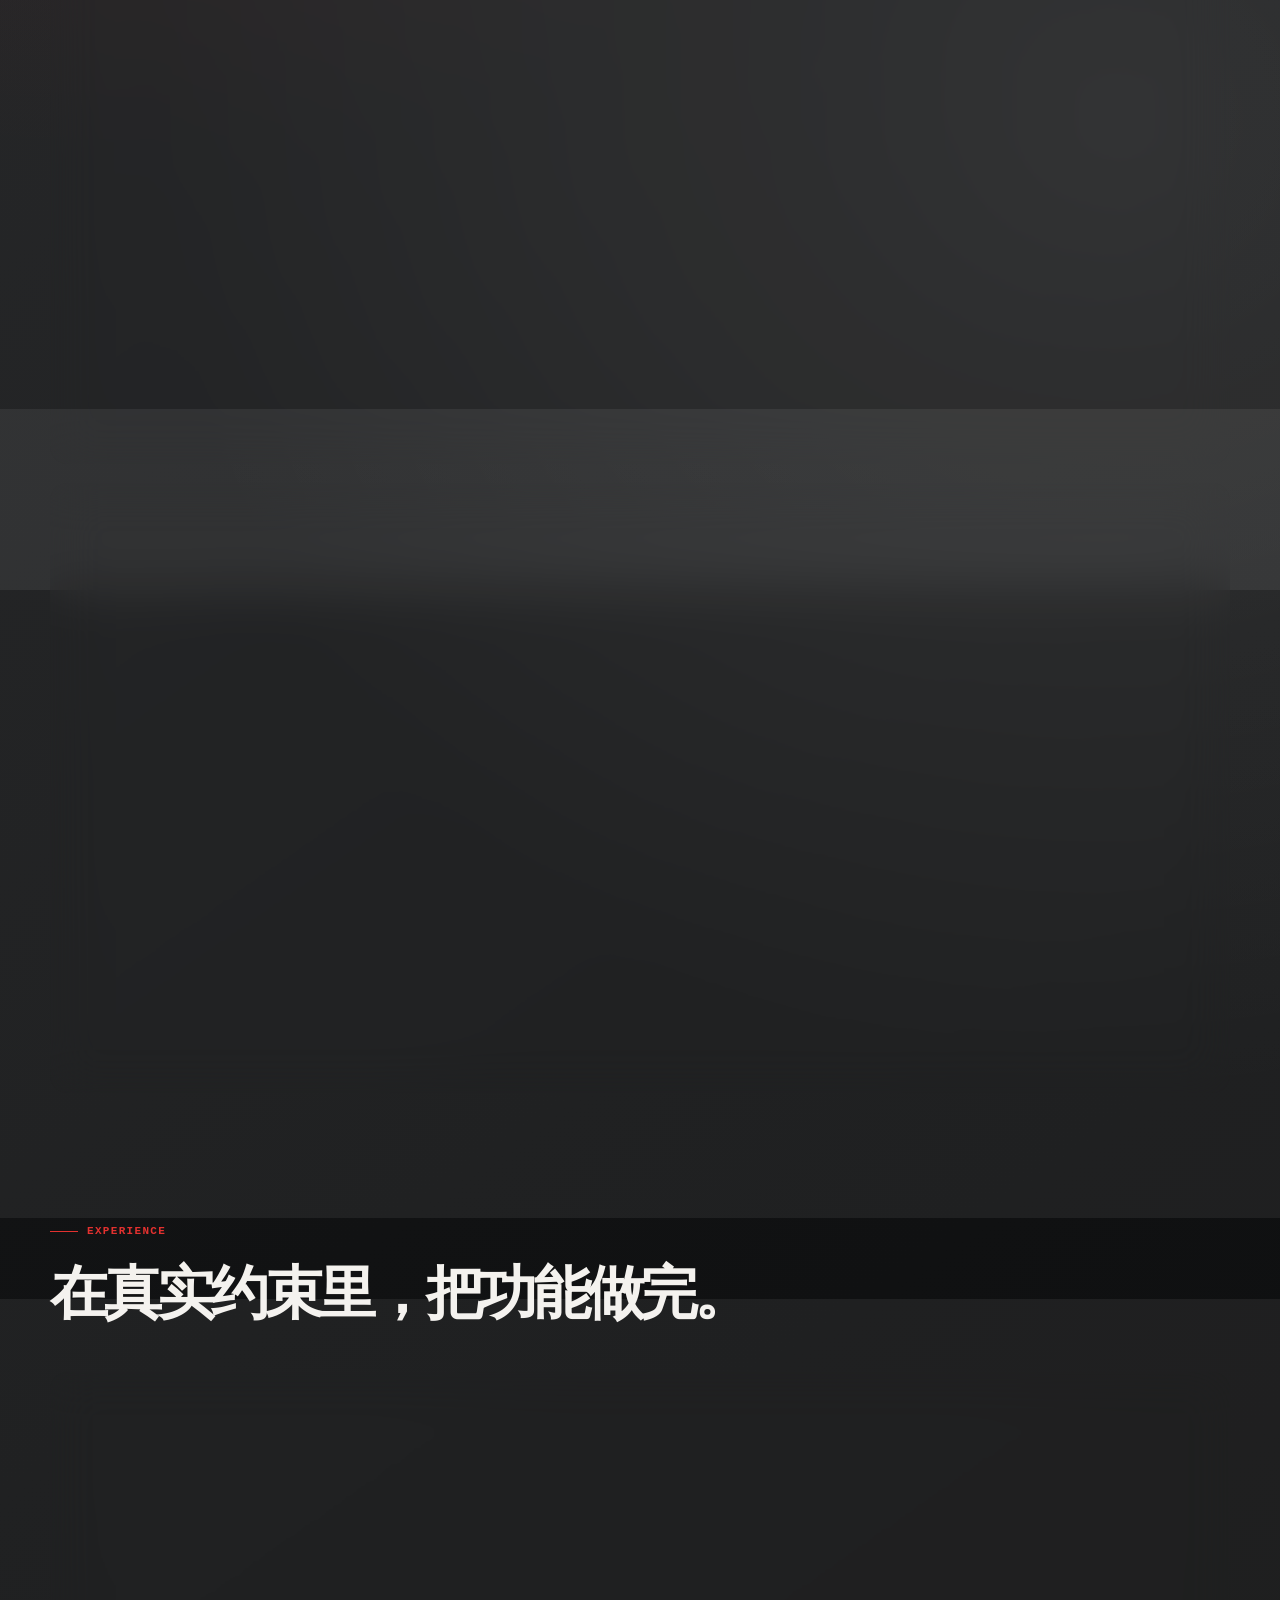
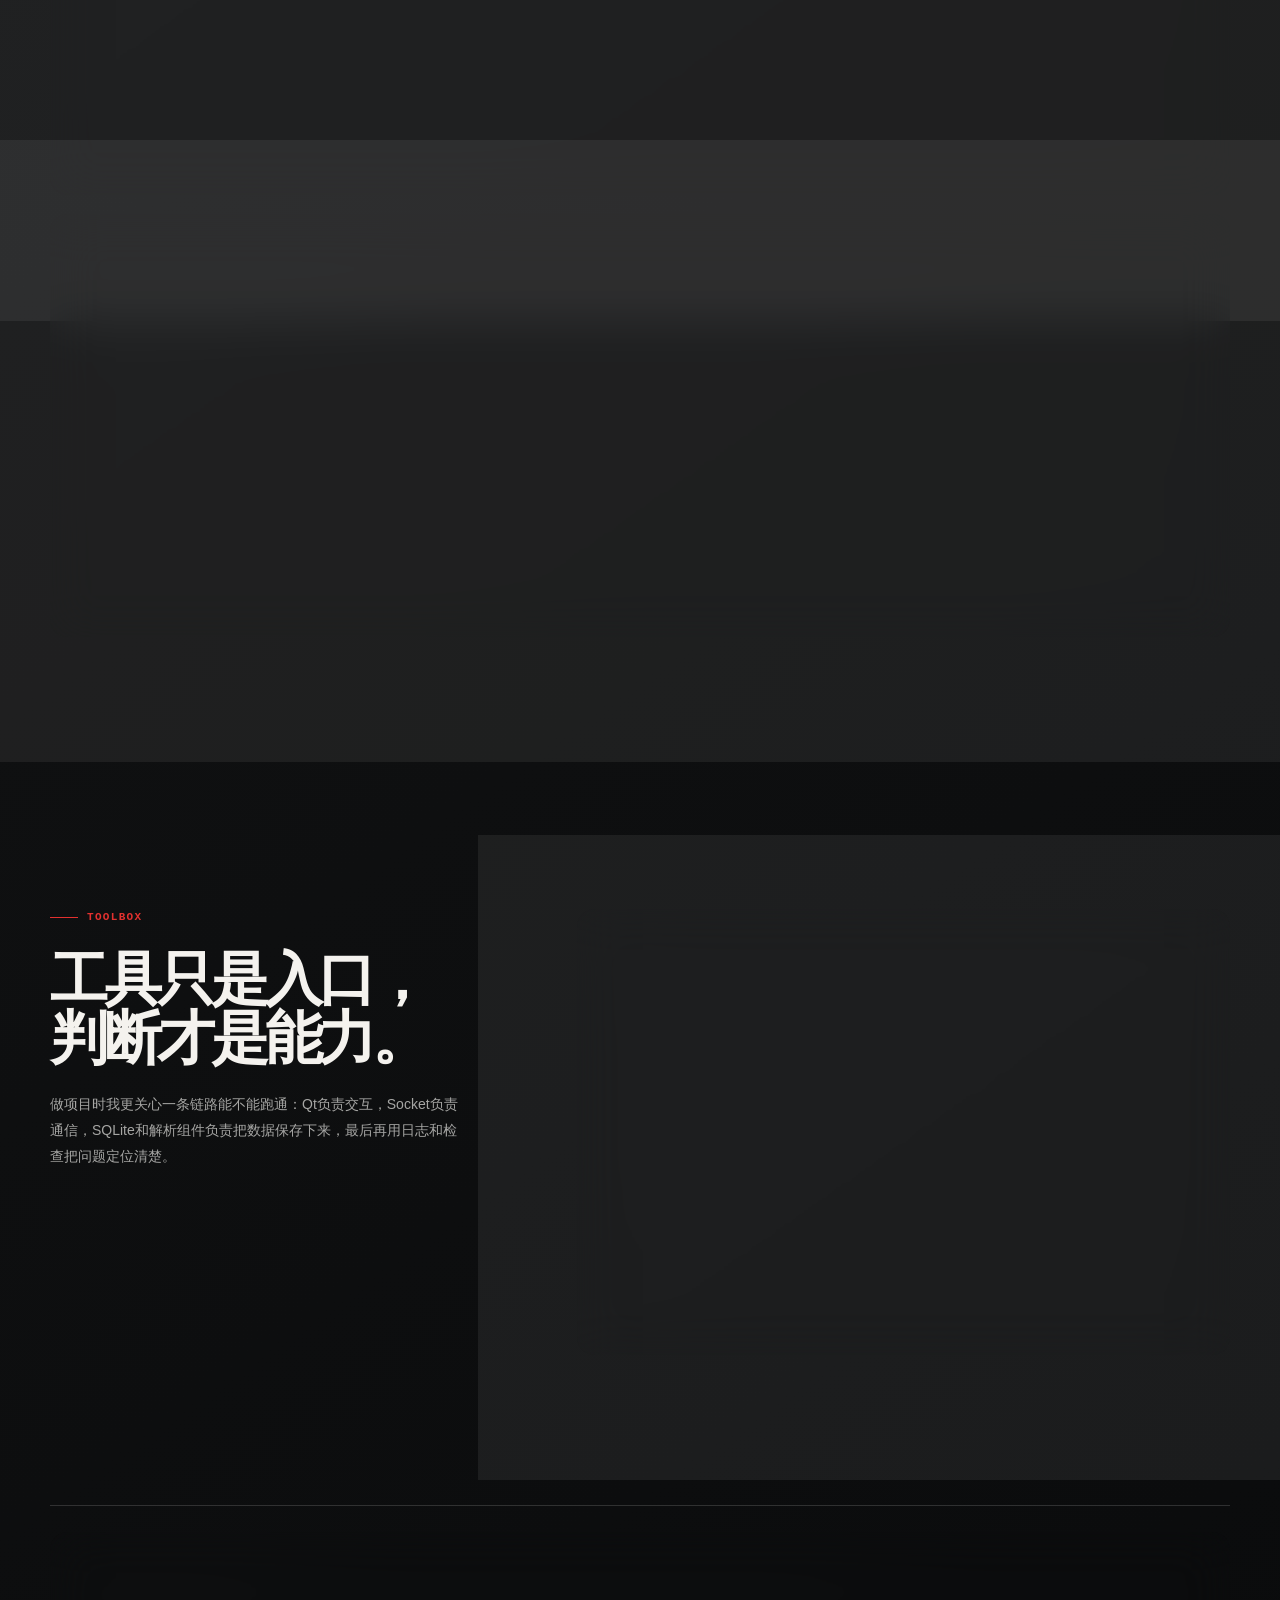
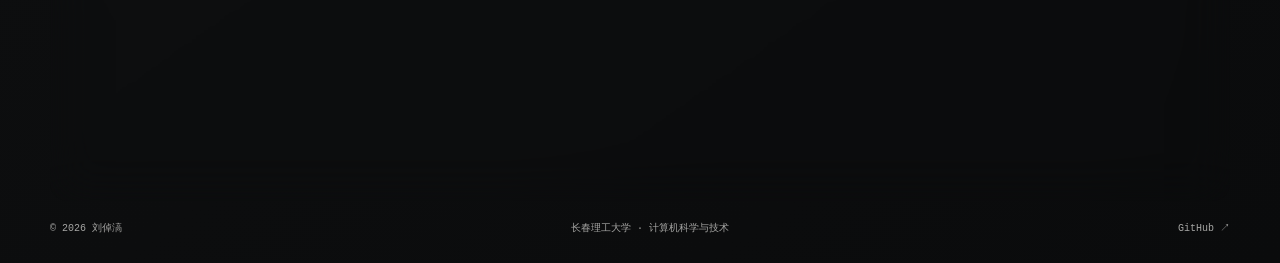
==== commit 8e029f8f: "rollback to vanilla + award 鐪佷笁 + project dates" ====
--- a/index.html
+++ b/index.html
@@ -1,282 +1,282 @@
-<!doctype html>
-<html lang="zh-CN">
-  <head>
-    <meta charset="UTF-8" />
-    <meta name="viewport" content="width=device-width, initial-scale=1" />
-    <meta name="theme-color" content="#111213" />
-    <meta name="author" content="刘倬滈" />
-    <meta name="robots" content="index,follow,max-image-preview:large" />
-    <meta
-      name="description"
-      content="刘倬滈的工程作品集：C++、Qt、Linux、汽车软件与桌面工具。"
-    />
-    <meta property="og:type" content="profile" />
-    <meta property="og:locale" content="zh_CN" />
-    <meta property="og:title" content="刘倬滈 / C++ · Qt · Linux 工程作品集" />
-    <meta property="og:description" content="2027届计算机本科生，专业前10%，关注 C++、Qt、Linux、汽车软件与工具链研发。" />
-    <meta property="profile:first_name" content="倬滈" />
-    <meta property="profile:last_name" content="刘" />
-    <link rel="icon" href="favicon.svg" type="image/svg+xml" />
-    <link rel="manifest" href="site.webmanifest" />
-    <link rel="me" href="https://github.com/lzh1617055800" />
-    <title>刘倬滈 / C++ · Qt · Linux</title>
-    <link rel="stylesheet" href="styles.css?v=20260822-5" />
-    <script type="application/ld+json">
-      {
-        "@context": "https://schema.org",
-        "@type": "Person",
-        "name": "刘倬滈",
-        "email": "mailto:liuzhuo_hao@163.com",
-        "jobTitle": "C++ / Qt / Linux 方向应届生",
-        "alumniOf": { "@type": "CollegeOrUniversity", "name": "长春理工大学" },
-        "sameAs": [
-          "https://github.com/lzh1617055800",
-          "https://github.com/lzh1617055800/cpp_http_server",
-          "https://github.com/lzh1617055800/Markdown-fixed"
-        ],
-        "knowsAbout": ["C++", "Qt", "Linux", "Socket", "epoll", "SQLite", "汽车软件"]
-      }
-    </script>
-  </head>
-  <body>
-    <a class="skip-link" href="#main">跳到主要内容</a>
-
-    <header class="topbar">
-      <div class="topbar-inner">
-      <a class="wordmark" href="#top" aria-label="返回首页">
-        <span class="wordmark-mark">LH</span>
-        <span class="wordmark-copy">
-          <strong>刘倬滈</strong>
-          <small>ENGINEERING PORTFOLIO</small>
-        </span>
-      </a>
-      <div class="header-profile" aria-label="个人基本信息">
-        <div class="header-profile-main"><span class="header-profile-label">CORE STACK / 2027</span><strong>C++17 · Qt6 · Linux</strong><span>2027届计算机本科 · 专业前10% · 长春优先 / 可异地</span></div>
-        <span class="header-profile-stack">投递方向：软件研发 / 工具链 / 平台 / 汽车电子</span>
-        <span class="header-profile-awards"><b>荣誉</b><span>数学建模省一 · 计算机设计省二 · 蓝桥杯省二 · 国家励志奖学金 · 校一等奖学金×2</span></span>
-      </div>
-      <div class="header-actions">
-        <div class="header-contact">
-          <a class="email-link" href="mailto:liuzhuo_hao@163.com" data-email="liuzhuo_hao@163.com">liuzhuo_hao@163.com</a>
-          <a href="https://github.com/lzh1617055800" target="_blank" rel="noreferrer">GitHub ↗</a>
-        </div>
-        <nav class="nav gooey-nav" aria-label="主导航">
-          <a href="#work">项目</a>
-          <a href="#proof">成果</a>
-          <a href="#experience">经历</a>
-          <a href="#stack">工具箱</a>
-          <a class="nav-cta" href="assets/resume.pdf" target="_blank" rel="noreferrer">查看简历 <span aria-hidden="true">↗</span></a>
-          <span class="gooey-highlight" aria-hidden="true"></span>
-        </nav>
-      </div>
-      <button class="menu-toggle" type="button" aria-expanded="false" aria-controls="mobile-nav">菜单</button>
-      </div>
-    </header>
-    <nav id="mobile-nav" class="mobile-nav" aria-label="移动端导航">
-      <div class="mobile-profile"><strong>刘倬滈</strong><span>2027届 · C++ / Qt / Linux</span><span>数模省一 · 计设省二 · 蓝桥杯省二 · 国励 · 校一等奖学金×2</span></div>
-      <a href="#work">项目</a>
-      <a href="#proof">成果</a>
-      <a href="#experience">经历</a>
-      <a href="#stack">工具箱</a>
-      <a href="assets/resume.pdf" target="_blank" rel="noreferrer">查看简历 ↗</a>
-      <a href="https://github.com/lzh1617055800" target="_blank" rel="noreferrer">GitHub ↗</a>
-    </nav>
-
-    <main id="main">
-      <section id="top" class="hero section-wrap">
-        <div class="hero-copy reveal">
-          <p class="eyebrow"><span class="eyebrow-line"></span> C++ / QT / LINUX</p>
-          <h1 class="fold-title" aria-label="把工程问题，做成能跑的东西。">
-            <span class="fold-line"><span class="fold-piece">把工程问题，</span></span>
-            <span class="fold-line"><span class="fold-piece accent">做成能跑的东西。</span></span>
-          </h1>
-          <p class="hero-intro">
-            长春理工大学计算机本科，2027届。我的项目横跨网络服务、桌面应用、汽车测试工具和数据工具，主力使用 C++ / Qt / Linux，把功能从输入、通信一路做到状态、异常与交付。
-          </p>
-          <div class="hero-actions">
-            <a class="button button-primary" href="#work">看项目证据 <span aria-hidden="true">↓</span></a>
-            <a class="button button-quiet email-link" href="mailto:liuzhuo_hao@163.com" data-email="liuzhuo_hao@163.com">联系我 <span aria-hidden="true">↗</span></a>
-          </div>
-        </div>
-
-        <aside class="hero-aside reveal reveal-delay-1" aria-label="个人能力概览">
-          <div class="aside-kicker">PROFILE / OPEN TO WORK</div>
-          <div class="focus-title">把软件做成<br /><span>可运行、可定位、可交付。</span></div>
-          <p class="aside-summary">有两段工程实习和两个完整项目，既做过底层网络服务，也做过 Qt 桌面端、汽车测试 UI 与内网数据工具。</p>
-          <div class="focus-rule"></div>
-          <div class="profile-grid">
-            <div><span>主力语言</span><strong>C++17</strong></div>
-            <div><span>界面与工具</span><strong>Qt6 / PySide6</strong></div>
-            <div><span>系统能力</span><strong>Linux / Socket</strong></div>
-            <div><span>求职方向</span><strong>研发 / 平台 / 工具链</strong></div>
-          </div>
-          <div class="capability-loop" aria-label="工程链路动态展示">
-            <span class="loop-label">WORKING LOOP</span>
-            <div class="loop-track"><span class="loop-step is-active">输入</span><i>→</i><span class="loop-step">通信</span><i>→</i><span class="loop-step">状态</span><i>→</i><span class="loop-step">交付</span></div>
-          </div>
-          <a class="text-link email-link" href="mailto:liuzhuo_hao@163.com" data-email="liuzhuo_hao@163.com">liuzhuo_hao@163.com <span aria-hidden="true">↗</span></a>
-        </aside>
-      </section>
-
-      <section id="proof" class="proof-bar section-wrap reveal glass-panel" aria-label="简历事实摘要">
-        <div class="proof-stack"><span>CORE STACK / TOOLCHAIN</span><div class="stack-marquee" aria-label="核心技术栈循环展示"><div class="stack-marquee-track"><span>C++17</span><i>·</i><span>Qt6</span><i>·</i><span>Linux</span><i>·</i><span>Socket</span><i>·</i><span>epoll</span><i>·</i><span>Reactor</span><i>·</i><span>QML</span><i>·</i><span>PySide6</span><i>·</i><span>SQLite</span><i>·</i><span>CMake</span><i>·</i><span>C++17</span><i>·</i><span>Qt6</span><i>·</i><span>Linux</span><i>·</i><span>Socket</span><i>·</i><span>epoll</span><i>·</i><span>Reactor</span><i>·</i><span>QML</span><i>·</i><span>PySide6</span><i>·</i><span>SQLite</span><i>·</i><span>CMake</span><i>·</i></div></div><p>主力工程栈：C++17 / Qt6 / Linux；从网络并发、桌面交互到数据导入和本地持久化。</p></div>
-        <div class="proof-detail"><div><b>做过</b><span>HTTP 服务端 · Markdown 编辑器 · 汽车测试 UI · 内网数据工具</span></div><div><b>方向</b><span>软件研发 · 工具链 · 平台 · 汽车电子</span></div><div><b>基础</b><span>专业前10% · 两段工程实习 · 两个完整项目</span></div></div>
-      </section>
-
-      <section id="work" class="content-section section-wrap">
-        <div class="section-heading reveal">
-          <div>
-            <p class="eyebrow"><span class="eyebrow-line"></span> SELECTED WORK</p>
-          <h2>项目不是名词，是可以被追问的链路。</h2>
-          </div>
-        </div>
-
-        <div class="filter-row reveal" role="group" aria-label="按方向筛选项目">
-          <button class="filter-chip is-active" type="button" data-filter="all">全部</button>
-          <button class="filter-chip" type="button" data-filter="system">系统软件</button>
-          <button class="filter-chip" type="button" data-filter="qt">Qt / 桌面</button>
-        </div>
-
-        <div class="project-list">
-          <article class="project-row reveal glass-card" data-category="system">
-            <div class="project-index">01</div>
-            <div class="project-main">
-              <div class="project-topline"><span>系统软件 / 2025.07 - 2025.08</span><span class="project-topline-right"><span class="project-status">C++17</span><a class="project-link" href="https://github.com/lzh1617055800/cpp_http_server" target="_blank" rel="noreferrer">GitHub ↗</a></span></div>
-              <h3>C++ 轻量级 HTTP 服务器</h3>
-              <p class="project-lead">用 epoll + Reactor + 工作线程池，把一个能处理真实请求的服务端骨架搭出来。</p>
-              <div class="project-details">
-                <div><span class="detail-label">核心链路</span><p>ET 模式事件循环 → 连接分发 → 线程池处理 → HTTP/1.1 响应</p></div>
-                <div><span class="detail-label">我验证了什么</span><p>Keep-Alive、GET/POST、MIME 静态文件、15s 空闲连接清理，以及 285 allocs / 285 frees 的内存检查。</p></div>
-              </div>
-              <div class="project-story">
-                <div><span class="detail-label">我做了什么</span><p>把 socket 接入、事件循环、请求解析、响应发送和连接回收拆成独立职责，便于定位阻塞、断连和资源释放问题。</p></div>
-                <div><span class="detail-label">关键取舍</span><p>用 ET + 非阻塞 IO 减少无效唤醒，用 Reactor 分发事件，再交给工作线程池处理业务，避免主循环承担耗时逻辑。</p></div>
-                <div><span class="detail-label">验证结果</span><p>用 curl 覆盖 GET / POST、静态文件和 Keep-Alive 场景，并用 Valgrind Memcheck 检查到 285 次分配与释放闭合。</p></div>
-              </div>
-              <div class="project-evidence">
-                <div class="flow-block">
-                  <span class="detail-label">REQUEST PATH</span>
-                  <div class="flow-strip"><b>accept</b><i>→</i><b>epoll ET</b><i>→</i><b>Reactor</b><i>→</i><b>worker</b><i>→</i><b>response</b></div>
-                </div>
-                <div class="metric-grid">
-                  <div><strong>15s</strong><span>空闲连接回收</span></div>
-                  <div><strong>HTTP/1.1</strong><span>Keep-Alive</span></div>
-                  <div><strong>285/285</strong><span>allocs / frees</span></div>
-                </div>
-              </div>
-              <div class="tag-row"><span>C++17</span><span>epoll</span><span>Reactor</span><span>Valgrind</span><span>CMake</span></div>
-            </div>
-          </article>
-
-          <article class="project-row reveal glass-card" data-category="qt">
-            <div class="project-index">02</div>
-            <div class="project-main">
-              <div class="project-topline"><span>桌面应用 / 2025.10 - 2025.12</span><span class="project-topline-right"><span class="project-status">Qt6 / C++</span><a class="project-link" href="https://github.com/lzh1617055800/Markdown-fixed" target="_blank" rel="noreferrer">GitHub ↗</a></span></div>
-              <h3>LightMark 跨平台 Markdown 编辑器</h3>
-              <p class="project-lead">不是再做一个文本框，而是处理编辑器真正会遇到的性能和状态问题。</p>
-              <div class="project-details">
-                <div><span class="detail-label">核心链路</span><p>QTextDocument → 差分更新 → 局部渲染 → 预览与光标状态保持</p></div>
-                <div><span class="detail-label">我解决的问题</span><p>虚拟化编辑、200ms 预览刷新、30s 自动保存、编码识别，以及基于 SSE 的 AI 对话流。</p></div>
-              </div>
-              <div class="project-story">
-                <div><span class="detail-label">我做了什么</span><p>围绕编辑、预览、文件和对话四条链路组织模块，处理光标状态、局部更新、保存时机和流式响应的衔接。</p></div>
-                <div><span class="detail-label">关键取舍</span><p>不每次重建整页预览，而是用差分更新和 200ms 定时刷新平衡输入响应与渲染压力；自动保存独立为 30s 周期。</p></div>
-                <div><span class="detail-label">验证结果</span><p>支持 Windows / Linux 构建，兼容 UTF-8、UTF-16、GBK，并通过 QNetworkAccessManager 接收 SSE 对话流。</p></div>
-              </div>
-              <div class="project-evidence">
-                <div class="flow-block">
-                  <span class="detail-label">EDITOR LOOP</span>
-                  <div class="flow-strip"><b>input</b><i>→</i><b>diff</b><i>→</i><b>document</b><i>→</i><b>preview</b><i>→</i><b>SSE chat</b></div>
-                </div>
-                <div class="metric-grid">
-                  <div><strong>200ms</strong><span>预览刷新节拍</span></div>
-                  <div><strong>30s</strong><span>自动保存周期</span></div>
-                  <div><strong>4</strong><span>编码路径兼容</span></div>
-                </div>
-              </div>
-              <div class="tag-row"><span>Qt6</span><span>QTextDocument</span><span>QTimer</span><span>SSE</span><span>Windows / Linux</span></div>
-            </div>
-          </article>
-        </div>
-      </section>
-
-      <section id="experience" class="content-section experience-section section-wrap">
-        <div class="section-heading reveal">
-          <div>
-            <p class="eyebrow"><span class="eyebrow-line"></span> EXPERIENCE</p>
-            <h2>在真实约束里，把功能做完。</h2>
-          </div>
-        </div>
-
-        <div class="timeline">
-          <article class="timeline-row reveal glass-card">
-            <div class="timeline-meta"><span>2026.01 - 2026.03</span><span>东软睿驰</span></div>
-            <div class="timeline-content">
-              <h3>汽车自动化测试集群 / 桌面端</h3>
-              <p>PySide6 / Qt 框架，负责30+控件的参数输入、校验、回显、日志展示，以及UI与守护进程之间的本地通信。</p>
-              <div class="experience-metrics"><div><strong>30+</strong><span>参数 / 状态控件</span></div><div><strong>5s</strong><span>启动检查窗口</span></div><div><strong>200ms</strong><span>UI状态轮询</span></div></div>
-              <div class="experience-blocks">
-                <div><span>UI层</span><p>参数输入、手动烧录、结果回显、日志展示，统一页面状态和错误提示。</p></div>
-                <div><span>通信层</span><p>将配置打包为 JSON，通过本地端口或 Unix socket 与守护进程交互。</p></div>
-                <div><span>稳定性</span><p>启动检查、Ping/Pong 判活、后台线程和恢复动作分离，避免 UI 被阻塞。</p></div>
-              </div>
-              <ul class="evidence-list"><li>正则校验输入，把非法参数挡在通信链路之前</li><li>JSON配置写入后，通过本地端口 / Unix socket与守护进程交互</li><li>启动检查、判活、日志回显和恢复动作拆开，避免UI被耗时任务阻塞</li></ul>
-              <div class="experience-callout"><b>工程判断</b><span>把“能不能发起测试”变成可观察状态：输入有效、配置落盘、进程存活、结果回显分别有反馈。</span></div>
-            </div>
-          </article>
-          <article class="timeline-row reveal glass-card">
-            <div class="timeline-meta"><span>2026.06 - 至今</span><span>吉林省空天经济研究院</span></div>
-            <div class="timeline-content">
-              <h3>内部桌面考勤工具 / 数据链路</h3>
-              <p>C++17 + Qt6 + SQLite，在内网约束下完成考勤数据导入、异常判断、统计展示和数据持久化。</p>
-              <div class="experience-metrics"><div><strong>XLSX</strong><span>ZIP / XML解析</span></div><div><strong>GBK</strong><span>CSV兼容</span></div><div><strong>SQLite</strong><span>本地持久化</span></div></div>
-              <div class="experience-blocks">
-                <div><span>导入层</span><p>处理 XLSX、CSV 两类来源，兼容 Office 导出和 GBK 编码，减少人工转换。</p></div>
-                <div><span>解析层</span><p>自研 ZIP / XML 读取与字符串映射组件，把表格内容转换为可查询记录。</p></div>
-                <div><span>业务层</span><p>用 SQLite、SQL 和索引处理重复记录、缺勤统计与月末汇总。</p></div>
-              </div>
-              <ul class="evidence-list"><li>自研 XLSX 解析组件：ZIP 解压、XML 读取、字符串映射</li><li>兼容 Office 导出与 CSV GBK 编码，减少人工转换和重复清洗</li><li>用 SQL + 索引处理重复记录、缺勤统计和月末汇总</li></ul>
-              <div class="experience-callout"><b>工程判断</b><span>在不能联网的内网环境里，把文件格式、编码、存储和统计做成一条可重复运行的本地链路。</span></div>
-            </div>
-          </article>
-        </div>
-      </section>
-
-      <section id="stack" class="content-section stack-section section-wrap">
-        <div class="stack-intro reveal">
-          <p class="eyebrow"><span class="eyebrow-line"></span> TOOLBOX</p>
-          <h2>工具只是入口，<br />判断才是能力。</h2>
-          <p>做项目时我更关心一条链路能不能跑通：Qt负责交互，Socket负责通信，SQLite和解析组件负责把数据保存下来，最后再用日志和检查把问题定位清楚。</p>
-        </div>
-        <div class="stack-grid reveal">
-          <div class="stack-cell"><span>01 / CORE LANGUAGE</span><strong>C++11 / 14 / 17</strong><p>OOP、RAII、STL、智能指针、Lambda、多线程；重点关注资源所有权和异常边界。</p><small>用于 HTTP Server、数据工具与桌面项目。</small></div>
-          <div class="stack-cell"><span>02 / UI & TOOLING</span><strong>Qt / QML / PySide6</strong><p>信号槽、Model/View、自定义控件、QTextDocument、QTimer、CMake。</p><small>用于编辑器、汽车测试 UI 和跨平台桌面交付。</small></div>
-          <div class="stack-cell"><span>03 / SYSTEM & NETWORK</span><strong>Linux / 网络</strong><p>gcc、g++、gdb、Socket、TCP、Unix socket、epoll、Reactor、进程通信。</p><small>能从端口、事件循环、线程和日志定位链路问题。</small></div>
-          <div class="stack-cell"><span>04 / VERIFY & DELIVERY</span><strong>验证与交付</strong><p>Git、SVN、Valgrind、SQL、SQLite、ZIP/XML、UTF-8/16、GBK。</p><small>关注可复现构建、内存检查、数据兼容与跨平台调试。</small></div>
-        </div>
-      </section>
-
-      <section class="closing section-wrap reveal">
-        <div>
-          <p class="eyebrow"><span class="eyebrow-line"></span> NEXT STEP</p>
-          <h2>如果你在找一个<br /><em>愿意把边界做清楚的人。</em></h2>
-        </div>
-        <div class="closing-action">
-          <p>我正在寻找 C++ / Qt / Linux、汽车软件、工具链和平台研发方向的校招机会。</p>
-          <button class="button button-primary copy-email" type="button" data-email="liuzhuo_hao@163.com" aria-live="polite">复制邮箱 <span aria-hidden="true">↗</span></button>
-          <a class="email-fallback email-link" href="mailto:liuzhuo_hao@163.com" data-email="liuzhuo_hao@163.com">打开邮件客户端</a>
-        </div>
-      </section>
-    </main>
-
-    <footer class="footer section-wrap">
-      <span>© 2026 刘倬滈</span>
-      <span>长春理工大学 · 计算机科学与技术</span>
-      <a href="https://github.com/lzh1617055800" target="_blank" rel="noreferrer">GitHub ↗</a>
-    </footer>
-
-    <div class="email-status" role="status" aria-live="polite"></div>
-
-    <script src="app.js?v=20260822-5"></script>
-  </body>
-</html>
+<!doctype html>
+<html lang="zh-CN">
+  <head>
+    <meta charset="UTF-8" />
+    <meta name="viewport" content="width=device-width, initial-scale=1" />
+    <meta name="theme-color" content="#111213" />
+    <meta name="author" content="刘倬滈" />
+    <meta name="robots" content="index,follow,max-image-preview:large" />
+    <meta
+      name="description"
+      content="刘倬滈的工程作品集：C++、Qt、Linux、汽车软件与桌面工具。"
+    />
+    <meta property="og:type" content="profile" />
+    <meta property="og:locale" content="zh_CN" />
+    <meta property="og:title" content="刘倬滈 / C++ · Qt · Linux 工程作品集" />
+    <meta property="og:description" content="2027届计算机本科生，专业前10%，关注 C++、Qt、Linux、汽车软件与工具链研发。" />
+    <meta property="profile:first_name" content="倬滈" />
+    <meta property="profile:last_name" content="刘" />
+    <link rel="icon" href="favicon.svg" type="image/svg+xml" />
+    <link rel="manifest" href="site.webmanifest" />
+    <link rel="me" href="https://github.com/lzh1617055800" />
+    <title>刘倬滈 / C++ · Qt · Linux</title>
+    <link rel="stylesheet" href="styles.css?v=20260822-5" />
+    <script type="application/ld+json">
+      {
+        "@context": "https://schema.org",
+        "@type": "Person",
+        "name": "刘倬滈",
+        "email": "mailto:liuzhuo_hao@163.com",
+        "jobTitle": "C++ / Qt / Linux 方向应届生",
+        "alumniOf": { "@type": "CollegeOrUniversity", "name": "长春理工大学" },
+        "sameAs": [
+          "https://github.com/lzh1617055800",
+          "https://github.com/lzh1617055800/cpp_http_server",
+          "https://github.com/lzh1617055800/Markdown-fixed"
+        ],
+        "knowsAbout": ["C++", "Qt", "Linux", "Socket", "epoll", "SQLite", "汽车软件"]
+      }
+    </script>
+  </head>
+  <body>
+    <a class="skip-link" href="#main">跳到主要内容</a>
+
+    <header class="topbar">
+      <div class="topbar-inner">
+      <a class="wordmark" href="#top" aria-label="返回首页">
+        <span class="wordmark-mark">LH</span>
+        <span class="wordmark-copy">
+          <strong>刘倬滈</strong>
+          <small>ENGINEERING PORTFOLIO</small>
+        </span>
+      </a>
+      <div class="header-profile" aria-label="个人基本信息">
+        <div class="header-profile-main"><span class="header-profile-label">CORE STACK / 2027</span><strong>C++17 · Qt6 · Linux</strong><span>2027届计算机本科 · 专业前10% · 长春优先 / 可异地</span></div>
+        <span class="header-profile-stack">投递方向：软件研发 / 工具链 / 平台 / 汽车电子</span>
+        <span class="header-profile-awards"><b>荣誉</b><span>数学建模省一 · 计算机设计省二 · 蓝桥杯省三 · 国家励志奖学金 · 校一等奖学金×2</span></span>
+      </div>
+      <div class="header-actions">
+        <div class="header-contact">
+          <a class="email-link" href="mailto:liuzhuo_hao@163.com" data-email="liuzhuo_hao@163.com">liuzhuo_hao@163.com</a>
+          <a href="https://github.com/lzh1617055800" target="_blank" rel="noreferrer">GitHub ↗</a>
+        </div>
+        <nav class="nav gooey-nav" aria-label="主导航">
+          <a href="#work">项目</a>
+          <a href="#proof">成果</a>
+          <a href="#experience">经历</a>
+          <a href="#stack">工具箱</a>
+          <a class="nav-cta" href="assets/resume.pdf" target="_blank" rel="noreferrer">查看简历 <span aria-hidden="true">↗</span></a>
+          <span class="gooey-highlight" aria-hidden="true"></span>
+        </nav>
+      </div>
+      <button class="menu-toggle" type="button" aria-expanded="false" aria-controls="mobile-nav">菜单</button>
+      </div>
+    </header>
+    <nav id="mobile-nav" class="mobile-nav" aria-label="移动端导航">
+      <div class="mobile-profile"><strong>刘倬滈</strong><span>2027届 · C++ / Qt / Linux</span><span>数模省一 · 计设省二 · 蓝桥杯省三 · 国励 · 校一等奖学金×2</span></div>
+      <a href="#work">项目</a>
+      <a href="#proof">成果</a>
+      <a href="#experience">经历</a>
+      <a href="#stack">工具箱</a>
+      <a href="assets/resume.pdf" target="_blank" rel="noreferrer">查看简历 ↗</a>
+      <a href="https://github.com/lzh1617055800" target="_blank" rel="noreferrer">GitHub ↗</a>
+    </nav>
+
+    <main id="main">
+      <section id="top" class="hero section-wrap">
+        <div class="hero-copy reveal">
+          <p class="eyebrow"><span class="eyebrow-line"></span> C++ / QT / LINUX</p>
+          <h1 class="fold-title" aria-label="把工程问题，做成能跑的东西。">
+            <span class="fold-line"><span class="fold-piece">把工程问题，</span></span>
+            <span class="fold-line"><span class="fold-piece accent">做成能跑的东西。</span></span>
+          </h1>
+          <p class="hero-intro">
+            长春理工大学计算机本科，2027届。我的项目横跨网络服务、桌面应用、汽车测试工具和数据工具，主力使用 C++ / Qt / Linux，把功能从输入、通信一路做到状态、异常与交付。
+          </p>
+          <div class="hero-actions">
+            <a class="button button-primary" href="#work">看项目证据 <span aria-hidden="true">↓</span></a>
+            <a class="button button-quiet email-link" href="mailto:liuzhuo_hao@163.com" data-email="liuzhuo_hao@163.com">联系我 <span aria-hidden="true">↗</span></a>
+          </div>
+        </div>
+
+        <aside class="hero-aside reveal reveal-delay-1" aria-label="个人能力概览">
+          <div class="aside-kicker">PROFILE / OPEN TO WORK</div>
+          <div class="focus-title">把软件做成<br /><span>可运行、可定位、可交付。</span></div>
+          <p class="aside-summary">有两段工程实习和两个完整项目，既做过底层网络服务，也做过 Qt 桌面端、汽车测试 UI 与内网数据工具。</p>
+          <div class="focus-rule"></div>
+          <div class="profile-grid">
+            <div><span>主力语言</span><strong>C++17</strong></div>
+            <div><span>界面与工具</span><strong>Qt6 / PySide6</strong></div>
+            <div><span>系统能力</span><strong>Linux / Socket</strong></div>
+            <div><span>求职方向</span><strong>研发 / 平台 / 工具链</strong></div>
+          </div>
+          <div class="capability-loop" aria-label="工程链路动态展示">
+            <span class="loop-label">WORKING LOOP</span>
+            <div class="loop-track"><span class="loop-step is-active">输入</span><i>→</i><span class="loop-step">通信</span><i>→</i><span class="loop-step">状态</span><i>→</i><span class="loop-step">交付</span></div>
+          </div>
+          <a class="text-link email-link" href="mailto:liuzhuo_hao@163.com" data-email="liuzhuo_hao@163.com">liuzhuo_hao@163.com <span aria-hidden="true">↗</span></a>
+        </aside>
+      </section>
+
+      <section id="proof" class="proof-bar section-wrap reveal glass-panel" aria-label="简历事实摘要">
+        <div class="proof-stack"><span>CORE STACK / TOOLCHAIN</span><div class="stack-marquee" aria-label="核心技术栈循环展示"><div class="stack-marquee-track"><span>C++17</span><i>·</i><span>Qt6</span><i>·</i><span>Linux</span><i>·</i><span>Socket</span><i>·</i><span>epoll</span><i>·</i><span>Reactor</span><i>·</i><span>QML</span><i>·</i><span>PySide6</span><i>·</i><span>SQLite</span><i>·</i><span>CMake</span><i>·</i><span>C++17</span><i>·</i><span>Qt6</span><i>·</i><span>Linux</span><i>·</i><span>Socket</span><i>·</i><span>epoll</span><i>·</i><span>Reactor</span><i>·</i><span>QML</span><i>·</i><span>PySide6</span><i>·</i><span>SQLite</span><i>·</i><span>CMake</span><i>·</i></div></div><p>主力工程栈：C++17 / Qt6 / Linux；从网络并发、桌面交互到数据导入和本地持久化。</p></div>
+        <div class="proof-detail"><div><b>做过</b><span>HTTP 服务端 · Markdown 编辑器 · 汽车测试 UI · 内网数据工具</span></div><div><b>方向</b><span>软件研发 · 工具链 · 平台 · 汽车电子</span></div><div><b>基础</b><span>专业前10% · 两段工程实习 · 两个完整项目</span></div></div>
+      </section>
+
+      <section id="work" class="content-section section-wrap">
+        <div class="section-heading reveal">
+          <div>
+            <p class="eyebrow"><span class="eyebrow-line"></span> SELECTED WORK</p>
+          <h2>项目不是名词，是可以被追问的链路。</h2>
+          </div>
+        </div>
+
+        <div class="filter-row reveal" role="group" aria-label="按方向筛选项目">
+          <button class="filter-chip is-active" type="button" data-filter="all">全部</button>
+          <button class="filter-chip" type="button" data-filter="system">系统软件</button>
+          <button class="filter-chip" type="button" data-filter="qt">Qt / 桌面</button>
+        </div>
+
+        <div class="project-list">
+          <article class="project-row reveal glass-card" data-category="system">
+            <div class="project-index">01</div>
+            <div class="project-main">
+              <div class="project-topline"><span>系统软件 / 2025.09 - 2026.04</span><span class="project-topline-right"><span class="project-status">C++17</span><a class="project-link" href="https://github.com/lzh1617055800/cpp_http_server" target="_blank" rel="noreferrer">GitHub ↗</a></span></div>
+              <h3>C++ 轻量级 HTTP 服务器</h3>
+              <p class="project-lead">用 epoll + Reactor + 工作线程池，把一个能处理真实请求的服务端骨架搭出来。</p>
+              <div class="project-details">
+                <div><span class="detail-label">核心链路</span><p>ET 模式事件循环 → 连接分发 → 线程池处理 → HTTP/1.1 响应</p></div>
+                <div><span class="detail-label">我验证了什么</span><p>Keep-Alive、GET/POST、MIME 静态文件、15s 空闲连接清理，以及 285 allocs / 285 frees 的内存检查。</p></div>
+              </div>
+              <div class="project-story">
+                <div><span class="detail-label">我做了什么</span><p>把 socket 接入、事件循环、请求解析、响应发送和连接回收拆成独立职责，便于定位阻塞、断连和资源释放问题。</p></div>
+                <div><span class="detail-label">关键取舍</span><p>用 ET + 非阻塞 IO 减少无效唤醒，用 Reactor 分发事件，再交给工作线程池处理业务，避免主循环承担耗时逻辑。</p></div>
+                <div><span class="detail-label">验证结果</span><p>用 curl 覆盖 GET / POST、静态文件和 Keep-Alive 场景，并用 Valgrind Memcheck 检查到 285 次分配与释放闭合。</p></div>
+              </div>
+              <div class="project-evidence">
+                <div class="flow-block">
+                  <span class="detail-label">REQUEST PATH</span>
+                  <div class="flow-strip"><b>accept</b><i>→</i><b>epoll ET</b><i>→</i><b>Reactor</b><i>→</i><b>worker</b><i>→</i><b>response</b></div>
+                </div>
+                <div class="metric-grid">
+                  <div><strong>15s</strong><span>空闲连接回收</span></div>
+                  <div><strong>HTTP/1.1</strong><span>Keep-Alive</span></div>
+                  <div><strong>285/285</strong><span>allocs / frees</span></div>
+                </div>
+              </div>
+              <div class="tag-row"><span>C++17</span><span>epoll</span><span>Reactor</span><span>Valgrind</span><span>CMake</span></div>
+            </div>
+          </article>
+
+          <article class="project-row reveal glass-card" data-category="qt">
+            <div class="project-index">02</div>
+            <div class="project-main">
+              <div class="project-topline"><span>桌面应用 / 2025.10 - 2026.08</span><span class="project-topline-right"><span class="project-status">Qt6 / C++</span><a class="project-link" href="https://github.com/lzh1617055800/Markdown-fixed" target="_blank" rel="noreferrer">GitHub ↗</a></span></div>
+              <h3>LightMark 跨平台 Markdown 编辑器</h3>
+              <p class="project-lead">不是再做一个文本框，而是处理编辑器真正会遇到的性能和状态问题。</p>
+              <div class="project-details">
+                <div><span class="detail-label">核心链路</span><p>QTextDocument → 差分更新 → 局部渲染 → 预览与光标状态保持</p></div>
+                <div><span class="detail-label">我解决的问题</span><p>虚拟化编辑、200ms 预览刷新、30s 自动保存、编码识别，以及基于 SSE 的 AI 对话流。</p></div>
+              </div>
+              <div class="project-story">
+                <div><span class="detail-label">我做了什么</span><p>围绕编辑、预览、文件和对话四条链路组织模块，处理光标状态、局部更新、保存时机和流式响应的衔接。</p></div>
+                <div><span class="detail-label">关键取舍</span><p>不每次重建整页预览，而是用差分更新和 200ms 定时刷新平衡输入响应与渲染压力；自动保存独立为 30s 周期。</p></div>
+                <div><span class="detail-label">验证结果</span><p>支持 Windows / Linux 构建，兼容 UTF-8、UTF-16、GBK，并通过 QNetworkAccessManager 接收 SSE 对话流。</p></div>
+              </div>
+              <div class="project-evidence">
+                <div class="flow-block">
+                  <span class="detail-label">EDITOR LOOP</span>
+                  <div class="flow-strip"><b>input</b><i>→</i><b>diff</b><i>→</i><b>document</b><i>→</i><b>preview</b><i>→</i><b>SSE chat</b></div>
+                </div>
+                <div class="metric-grid">
+                  <div><strong>200ms</strong><span>预览刷新节拍</span></div>
+                  <div><strong>30s</strong><span>自动保存周期</span></div>
+                  <div><strong>4</strong><span>编码路径兼容</span></div>
+                </div>
+              </div>
+              <div class="tag-row"><span>Qt6</span><span>QTextDocument</span><span>QTimer</span><span>SSE</span><span>Windows / Linux</span></div>
+            </div>
+          </article>
+        </div>
+      </section>
+
+      <section id="experience" class="content-section experience-section section-wrap">
+        <div class="section-heading reveal">
+          <div>
+            <p class="eyebrow"><span class="eyebrow-line"></span> EXPERIENCE</p>
+            <h2>在真实约束里，把功能做完。</h2>
+          </div>
+        </div>
+
+        <div class="timeline">
+          <article class="timeline-row reveal glass-card">
+            <div class="timeline-meta"><span>2026.01 - 2026.03</span><span>东软睿驰</span></div>
+            <div class="timeline-content">
+              <h3>汽车自动化测试集群 / 桌面端</h3>
+              <p>PySide6 / Qt 框架，负责30+控件的参数输入、校验、回显、日志展示，以及UI与守护进程之间的本地通信。</p>
+              <div class="experience-metrics"><div><strong>30+</strong><span>参数 / 状态控件</span></div><div><strong>5s</strong><span>启动检查窗口</span></div><div><strong>200ms</strong><span>UI状态轮询</span></div></div>
+              <div class="experience-blocks">
+                <div><span>UI层</span><p>参数输入、手动烧录、结果回显、日志展示，统一页面状态和错误提示。</p></div>
+                <div><span>通信层</span><p>将配置打包为 JSON，通过本地端口或 Unix socket 与守护进程交互。</p></div>
+                <div><span>稳定性</span><p>启动检查、Ping/Pong 判活、后台线程和恢复动作分离，避免 UI 被阻塞。</p></div>
+              </div>
+              <ul class="evidence-list"><li>正则校验输入，把非法参数挡在通信链路之前</li><li>JSON配置写入后，通过本地端口 / Unix socket与守护进程交互</li><li>启动检查、判活、日志回显和恢复动作拆开，避免UI被耗时任务阻塞</li></ul>
+              <div class="experience-callout"><b>工程判断</b><span>把“能不能发起测试”变成可观察状态：输入有效、配置落盘、进程存活、结果回显分别有反馈。</span></div>
+            </div>
+          </article>
+          <article class="timeline-row reveal glass-card">
+            <div class="timeline-meta"><span>2026.06 - 至今</span><span>吉林省空天经济研究院</span></div>
+            <div class="timeline-content">
+              <h3>内部桌面考勤工具 / 数据链路</h3>
+              <p>C++17 + Qt6 + SQLite，在内网约束下完成考勤数据导入、异常判断、统计展示和数据持久化。</p>
+              <div class="experience-metrics"><div><strong>XLSX</strong><span>ZIP / XML解析</span></div><div><strong>GBK</strong><span>CSV兼容</span></div><div><strong>SQLite</strong><span>本地持久化</span></div></div>
+              <div class="experience-blocks">
+                <div><span>导入层</span><p>处理 XLSX、CSV 两类来源，兼容 Office 导出和 GBK 编码，减少人工转换。</p></div>
+                <div><span>解析层</span><p>自研 ZIP / XML 读取与字符串映射组件，把表格内容转换为可查询记录。</p></div>
+                <div><span>业务层</span><p>用 SQLite、SQL 和索引处理重复记录、缺勤统计与月末汇总。</p></div>
+              </div>
+              <ul class="evidence-list"><li>自研 XLSX 解析组件：ZIP 解压、XML 读取、字符串映射</li><li>兼容 Office 导出与 CSV GBK 编码，减少人工转换和重复清洗</li><li>用 SQL + 索引处理重复记录、缺勤统计和月末汇总</li></ul>
+              <div class="experience-callout"><b>工程判断</b><span>在不能联网的内网环境里，把文件格式、编码、存储和统计做成一条可重复运行的本地链路。</span></div>
+            </div>
+          </article>
+        </div>
+      </section>
+
+      <section id="stack" class="content-section stack-section section-wrap">
+        <div class="stack-intro reveal">
+          <p class="eyebrow"><span class="eyebrow-line"></span> TOOLBOX</p>
+          <h2>工具只是入口，<br />判断才是能力。</h2>
+          <p>做项目时我更关心一条链路能不能跑通：Qt负责交互，Socket负责通信，SQLite和解析组件负责把数据保存下来，最后再用日志和检查把问题定位清楚。</p>
+        </div>
+        <div class="stack-grid reveal">
+          <div class="stack-cell"><span>01 / CORE LANGUAGE</span><strong>C++11 / 14 / 17</strong><p>OOP、RAII、STL、智能指针、Lambda、多线程；重点关注资源所有权和异常边界。</p><small>用于 HTTP Server、数据工具与桌面项目。</small></div>
+          <div class="stack-cell"><span>02 / UI & TOOLING</span><strong>Qt / QML / PySide6</strong><p>信号槽、Model/View、自定义控件、QTextDocument、QTimer、CMake。</p><small>用于编辑器、汽车测试 UI 和跨平台桌面交付。</small></div>
+          <div class="stack-cell"><span>03 / SYSTEM & NETWORK</span><strong>Linux / 网络</strong><p>gcc、g++、gdb、Socket、TCP、Unix socket、epoll、Reactor、进程通信。</p><small>能从端口、事件循环、线程和日志定位链路问题。</small></div>
+          <div class="stack-cell"><span>04 / VERIFY & DELIVERY</span><strong>验证与交付</strong><p>Git、SVN、Valgrind、SQL、SQLite、ZIP/XML、UTF-8/16、GBK。</p><small>关注可复现构建、内存检查、数据兼容与跨平台调试。</small></div>
+        </div>
+      </section>
+
+      <section class="closing section-wrap reveal">
+        <div>
+          <p class="eyebrow"><span class="eyebrow-line"></span> NEXT STEP</p>
+          <h2>如果你在找一个<br /><em>愿意把边界做清楚的人。</em></h2>
+        </div>
+        <div class="closing-action">
+          <p>我正在寻找 C++ / Qt / Linux、汽车软件、工具链和平台研发方向的校招机会。</p>
+          <button class="button button-primary copy-email" type="button" data-email="liuzhuo_hao@163.com" aria-live="polite">复制邮箱 <span aria-hidden="true">↗</span></button>
+          <a class="email-fallback email-link" href="mailto:liuzhuo_hao@163.com" data-email="liuzhuo_hao@163.com">打开邮件客户端</a>
+        </div>
+      </section>
+    </main>
+
+    <footer class="footer section-wrap">
+      <span>© 2026 刘倬滈</span>
+      <span>长春理工大学 · 计算机科学与技术</span>
+      <a href="https://github.com/lzh1617055800" target="_blank" rel="noreferrer">GitHub ↗</a>
+    </footer>
+
+    <div class="email-status" role="status" aria-live="polite"></div>
+
+    <script src="app.js?v=20260822-5"></script>
+  </body>
+</html>
--- a/styles.css
+++ b/styles.css
@@ -1,287 +1,287 @@
-:root {
-  --paper: #111213;
-  --surface: rgba(255, 255, 255, 0.08);
-  --ink: #f4f2ee;
-  --muted: #a6a6a4;
-  --line: rgba(255, 255, 255, 0.15);
-  --blue: #e3312f;
-  --blue-soft: rgba(227, 49, 47, 0.14);
-  --radius-lg: 18px;
-  --radius-md: 12px;
-  --shadow: 0 26px 66px rgba(0, 0, 0, 0.32);
-  --glass: rgba(255, 255, 255, 0.065);
-  --glass-strong: rgba(255, 255, 255, 0.105);
-  --font-sans: "Avenir Next", "Segoe UI", "PingFang SC", "Microsoft YaHei", sans-serif;
-  --font-mono: "SFMono-Regular", Consolas, "Liberation Mono", monospace;
-}
-
-* { box-sizing: border-box; }
-html { scroll-behavior: smooth; }
-body {
-  margin: 0;
-  color: var(--ink);
-  background:
-    radial-gradient(circle at 8% 12%, rgba(227, 49, 47, 0.12), transparent 25%),
-    radial-gradient(circle at 88% 34%, rgba(255, 255, 255, 0.075), transparent 28%),
-    linear-gradient(145deg, #1b1c1e 0%, var(--paper) 52%, #0a0b0c 100%);
-  font-family: var(--font-sans);
-  font-size: 16px;
-  line-height: 1.6;
-  -webkit-font-smoothing: antialiased;
-}
-body::before,
-body::after { content: ""; position: fixed; z-index: -1; pointer-events: none; border-radius: 999px; filter: blur(2px); opacity: 0.7; }
-body::before { width: 280px; height: 280px; top: 22vh; left: -110px; background: rgba(227, 49, 47, 0.16); }
-body::after { width: 330px; height: 330px; right: -150px; top: 58vh; background: rgba(255, 255, 255, 0.08); }
-a { color: inherit; text-decoration: none; }
-button { color: inherit; font: inherit; }
-a:focus-visible, button:focus-visible { outline: 2px solid var(--blue); outline-offset: 4px; }
-.skip-link { position: fixed; top: 12px; left: 12px; z-index: 20; transform: translateY(-180%); padding: 8px 12px; background: var(--ink); color: white; border-radius: 8px; }
-.skip-link:focus { transform: translateY(0); }
-
-.section-wrap { width: min(1180px, calc(100% - 48px)); margin: 0 auto; }
-.topbar { position: sticky; top: 12px; z-index: 10; width: min(1240px, calc(100% - 32px)); margin: 12px auto 0; border: 1px solid rgba(255, 255, 255, 0.18); border-radius: 18px; background: rgba(24, 25, 27, 0.58); box-shadow: 0 15px 40px rgba(0, 0, 0, 0.32); backdrop-filter: blur(24px) saturate(1.3); -webkit-backdrop-filter: blur(24px) saturate(1.3); }
-.topbar-inner { display: grid; grid-template-columns: 230px minmax(0, 1fr) auto; align-items: center; min-height: 136px; gap: 30px; padding: 0 28px; }
-.wordmark { display: inline-flex; align-items: center; gap: 14px; flex: 0 0 auto; }
-.wordmark-mark { display: grid; place-items: center; width: 44px; height: 44px; color: #111213; background: var(--ink); border-radius: 9px; font-family: var(--font-mono); font-size: 13px; font-weight: 700; letter-spacing: -0.08em; }
-.wordmark-copy { display: grid; gap: 0; line-height: 1; }
-.wordmark-copy strong { font-size: 20px; letter-spacing: 0.02em; }
-.wordmark-copy small { margin-top: 7px; color: var(--muted); font-family: var(--font-mono); font-size: 9px; letter-spacing: 0.04em; }
-.header-profile { display: grid; gap: 7px; margin-left: 0; color: var(--muted); white-space: nowrap; }
-.header-profile-main { display: grid; gap: 3px; }
-.header-profile-label { color: var(--blue); font-family: var(--font-mono); font-size: 11px; letter-spacing: 0.14em; }
-.header-profile-main strong { color: var(--ink); font-size: 21px; letter-spacing: -0.02em; line-height: 1.15; }
-.header-profile-main > span:not(.header-profile-label) { font-family: var(--font-mono); font-size: 13px; line-height: 1.45; }
-.header-profile-stack { padding-left: 0; color: var(--blue); font-family: var(--font-mono); font-size: 13px; line-height: 1.45; letter-spacing: 0.04em; }
-.header-profile-awards { display: grid; grid-template-columns: 34px minmax(0, 1fr); gap: 9px; max-width: 560px; color: #d0ceca; font-family: var(--font-mono); font-size: 12px; line-height: 1.5; letter-spacing: 0.01em; white-space: normal; }
-.header-profile-awards b { color: var(--blue); font-size: 10px; font-weight: 600; letter-spacing: 0.08em; }
-.header-actions { display: grid; justify-items: end; gap: 14px; }
-.header-contact { display: flex; align-items: center; gap: 18px; margin-left: 0; color: var(--muted); font-family: var(--font-mono); font-size: 12px; white-space: nowrap; }
-.header-contact a { transition: color 180ms ease; }
-.header-contact a:first-child { color: var(--blue); font-weight: 650; }
-.header-contact a:hover { color: var(--ink); }
-.nav { display: flex; align-items: center; gap: 22px; color: var(--muted); font-size: 14px; }
-.gooey-nav { position: relative; isolation: isolate; }
-.gooey-nav > a { position: relative; z-index: 1; }
-.gooey-highlight { position: absolute; z-index: 0; top: 50%; left: 0; width: 0; height: 34px; border: 1px solid rgba(227, 49, 47, 0.44); border-radius: 999px; background: rgba(227, 49, 47, 0.13); box-shadow: 0 0 22px rgba(227, 49, 47, 0.18); opacity: 0; transform: translateY(-50%); filter: blur(0.15px); pointer-events: none; transition: left 520ms cubic-bezier(0.22, 1, 0.36, 1), width 520ms cubic-bezier(0.22, 1, 0.36, 1), opacity 220ms ease; }
-.gooey-highlight::after { content: ""; position: absolute; inset: -5px 20%; border-radius: inherit; background: rgba(227, 49, 47, 0.2); filter: blur(10px); z-index: -1; }
-.gooey-nav > a.is-current { color: var(--ink); }
-.gooey-spark { position: absolute; z-index: 2; width: 4px; height: 4px; left: var(--spark-x); top: var(--spark-y); border-radius: 50%; background: var(--blue); box-shadow: 0 0 8px rgba(227, 49, 47, 0.7); pointer-events: none; animation: gooey-spark 720ms ease-out forwards; }
-@keyframes gooey-spark { from { opacity: 0.95; transform: translate(0, 0) scale(1); } to { opacity: 0; transform: translate(var(--spark-dx), var(--spark-dy)) scale(0.2); } }
-.nav a, .text-link, .footer a { transition: color 180ms ease; }
-.nav a:hover, .text-link:hover, .footer a:hover { color: var(--blue); }
-.nav-cta { padding: 9px 13px; color: var(--ink) !important; border: 1px solid var(--line); border-radius: 999px; background: var(--glass-strong); }
-.nav-cta:hover { border-color: var(--blue); }
-.menu-toggle, .mobile-nav { display: none; }
-
-.hero { display: grid; grid-template-columns: minmax(0, 1.25fr) minmax(300px, 0.75fr); gap: clamp(48px, 10vw, 144px); min-height: 580px; padding-top: 112px; padding-bottom: 92px; align-items: center; }
-.eyebrow, .aside-kicker { display: flex; align-items: center; gap: 9px; margin: 0 0 22px; color: var(--blue); font-family: var(--font-mono); font-size: 11px; font-weight: 700; letter-spacing: 0.12em; }
-.eyebrow-line { display: inline-block; width: 28px; height: 1px; background: currentColor; }
-.hero h1 { max-width: 700px; margin: 0; font-size: clamp(48px, 7vw, 84px); font-weight: 700; letter-spacing: -0.075em; line-height: 0.98; }
-h1 em, .closing h2 em { color: var(--blue); font-style: normal; }
-.fold-title { perspective: 900px; }
-.fold-line { display: block; perspective: 700px; --fold-line-delay: 0ms; }
-.fold-line:nth-child(2) { --fold-line-delay: 150ms; }
-.fold-piece { display: inline-block; }
-.fold-char { display: inline-block; transform-origin: 50% 0%; opacity: 0; transform: rotateX(-88deg) translateY(-0.12em); filter: saturate(0.7); will-change: transform, opacity, filter; }
-.fold-piece.accent { color: var(--blue); }
-.fold-title.is-folded .fold-char { opacity: 1; transform: rotateX(0) translateY(0); filter: saturate(1); transition: transform 720ms cubic-bezier(0.22, 1, 0.36, 1) calc(var(--fold-delay) + var(--fold-line-delay)), opacity 440ms ease calc(var(--fold-delay) + var(--fold-line-delay)), filter 720ms ease calc(var(--fold-delay) + var(--fold-line-delay)); }
-.hero-intro { max-width: 590px; margin: 28px 0 0; color: var(--muted); font-size: 18px; line-height: 1.8; }
-.hero-actions { display: flex; gap: 12px; margin-top: 32px; }
-.button { display: inline-flex; align-items: center; justify-content: center; gap: 12px; min-height: 44px; padding: 0 17px; border-radius: 999px; font-size: 14px; font-weight: 650; transition: transform 180ms ease, background 180ms ease, border-color 180ms ease; }
-.button:hover { transform: translateY(-2px); }
-.button:active { transform: translateY(0) scale(0.98); }
-.button-primary { color: #111213; background: var(--blue); box-shadow: 0 9px 20px rgba(227, 49, 47, 0.22); }
-.button-primary:hover { background: #f14a46; }
-.button-quiet { border: 1px solid var(--line); background: var(--surface); }
-.button-quiet:hover { border-color: var(--blue); }
-.hero-aside { position: relative; padding: 28px; border: 1px solid rgba(255, 255, 255, 0.2); border-radius: var(--radius-lg); background: var(--glass-strong); box-shadow: var(--shadow); backdrop-filter: blur(24px) saturate(1.2); -webkit-backdrop-filter: blur(24px) saturate(1.2); }
-.hero-aside::before { content: ""; position: absolute; right: 22px; top: 22px; width: 7px; height: 7px; border-radius: 50%; background: var(--blue); box-shadow: 0 0 0 5px var(--blue-soft); }
-.aside-kicker { margin-bottom: 18px; color: var(--muted); font-size: 10px; }
-.focus-title { font-size: 30px; font-weight: 700; letter-spacing: -0.055em; line-height: 1.12; }
-.focus-title span { color: var(--blue); }
-.aside-summary { max-width: 430px; margin: 18px 0 0; color: #c1c0bc; font-size: 13px; line-height: 1.75; }
-.focus-rule { height: 1px; margin: 26px 0 20px; background: var(--line); }
-.focus-list { display: grid; gap: 14px; margin: 0; }
-.focus-list div { display: flex; justify-content: space-between; gap: 18px; }
-.focus-list dt { color: var(--muted); font-size: 13px; }
-.focus-list dd { margin: 0; font-family: var(--font-mono); font-size: 12px; text-align: right; }
-.profile-grid { display: grid; grid-template-columns: 1fr 1fr; gap: 10px; }
-.profile-grid div { display: grid; gap: 3px; padding: 12px; border: 1px solid rgba(255, 255, 255, 0.11); border-radius: 9px; background: rgba(255, 255, 255, 0.05); }
-.profile-grid span { color: var(--muted); font-size: 10px; }
-.profile-grid strong { font-family: var(--font-mono); font-size: 12px; }
-.capability-loop { display: grid; gap: 10px; margin-top: 21px; padding-top: 16px; border-top: 1px solid var(--line); }
-.loop-label { color: var(--muted); font-family: var(--font-mono); font-size: 9px; letter-spacing: 0.12em; }
-.loop-track { display: flex; align-items: center; gap: 7px; }
-.loop-track i { color: #777674; font-style: normal; font-size: 11px; }
-.loop-step { padding: 6px 9px; border: 1px solid rgba(255, 255, 255, 0.11); border-radius: 7px; color: var(--muted); font-family: var(--font-mono); font-size: 10px; transition: color 260ms ease, border-color 260ms ease, background 260ms ease, box-shadow 260ms ease; }
-.loop-step.is-active { color: var(--ink); border-color: rgba(227, 49, 47, 0.7); background: rgba(227, 49, 47, 0.14); box-shadow: 0 0 18px rgba(227, 49, 47, 0.16); }
-.text-link { display: inline-block; margin-top: 30px; color: var(--blue); font-size: 13px; font-weight: 650; }
-
-.glass-panel, .glass-card { border: 1px solid rgba(255, 255, 255, 0.16); background: var(--glass); box-shadow: var(--shadow); backdrop-filter: blur(24px) saturate(1.15); -webkit-backdrop-filter: blur(24px) saturate(1.15); }
-.proof-bar { display: grid; grid-template-columns: minmax(0, 0.95fr) minmax(360px, 1.15fr); gap: 34px; align-items: center; padding: 28px 30px; border-radius: var(--radius-lg); overflow: hidden; }
-.proof-stack { display: grid; gap: 7px; }
-.proof-stack > span { color: var(--blue); font-family: var(--font-mono); font-size: 9px; letter-spacing: 0.14em; }
-.proof-stack p { margin: 0; color: var(--muted); font-family: var(--font-mono); font-size: 11px; line-height: 1.7; }
-.stack-marquee { position: relative; overflow: hidden; margin: 4px 0 2px; mask-image: linear-gradient(90deg, transparent, #000 8%, #000 92%, transparent); -webkit-mask-image: linear-gradient(90deg, transparent, #000 8%, #000 92%, transparent); }
-.stack-marquee-track { display: inline-flex; align-items: center; width: max-content; gap: 12px; padding: 4px 0; color: var(--ink); font-family: var(--font-mono); font-size: clamp(19px, 2.15vw, 27px); font-weight: 700; letter-spacing: -0.06em; animation: none; transform: translate3d(0, 0, 0); will-change: transform; }
-.stack-marquee-track > span { padding: 6px 11px; border: 1px solid rgba(255, 255, 255, 0.14); border-radius: 999px; background: rgba(255, 255, 255, 0.055); box-shadow: inset 0 1px 0 rgba(255, 255, 255, 0.05); }
-.stack-marquee-track i { color: var(--blue); font-style: normal; font-size: 16px; }
-.proof-detail { display: grid; gap: 9px; margin: 0; padding-left: 28px; border-left: 1px solid var(--line); color: var(--muted); font-size: 12px; line-height: 1.55; }
-.proof-detail div { display: grid; grid-template-columns: 42px 1fr; gap: 12px; }
-.proof-detail b { color: var(--blue); font-family: var(--font-mono); font-size: 10px; font-weight: 500; }
-
-.content-section { padding-top: 130px; }
-.section-heading { display: block; margin-bottom: 50px; }
-.section-heading h2, .stack-intro h2, .closing h2 { margin: 0; font-size: clamp(36px, 5vw, 58px); font-weight: 700; letter-spacing: -0.075em; line-height: 1.03; }
-.section-note { max-width: 330px; margin: 0 0 5px; color: var(--muted); font-size: 14px; line-height: 1.8; }
-.filter-row { display: flex; gap: 8px; margin-bottom: 22px; }
-.filter-chip { padding: 8px 13px; border: 1px solid var(--line); border-radius: 999px; background: transparent; color: var(--muted); cursor: pointer; font-size: 12px; transition: 180ms ease; }
-.filter-chip:hover, .filter-chip.is-active { color: var(--ink); border-color: var(--blue); background: var(--blue-soft); }
-.project-list { display: grid; gap: 18px; }
-.project-row { display: grid; grid-template-columns: 48px minmax(0, 1fr); gap: 28px; padding: 34px; border-radius: var(--radius-lg); transition: opacity 180ms ease, transform 180ms ease, box-shadow 180ms ease; }
-.project-row:hover { box-shadow: 0 26px 60px rgba(0, 0, 0, 0.42); transform: translateY(-2px); }
-.project-row.is-hidden { display: none; }
-.project-index { padding-top: 5px; color: var(--blue); font-family: var(--font-mono); font-size: 12px; }
-.project-topline { display: flex; justify-content: space-between; gap: 16px; color: var(--muted); font-family: var(--font-mono); font-size: 10px; letter-spacing: 0.04em; text-transform: uppercase; }
-.project-status { color: var(--blue); }
-.project-topline-right { display: inline-flex; align-items: center; gap: 16px; }
-.project-link { color: var(--ink); font-size: 10px; letter-spacing: 0.02em; text-transform: none; transition: color 180ms ease; }
-.project-link:hover { color: var(--blue); }
-.project-main h3 { margin: 13px 0 8px; font-size: 27px; letter-spacing: -0.055em; line-height: 1.15; }
-.project-lead { max-width: 600px; margin: 0; color: var(--muted); font-size: 15px; }
-.project-details { display: grid; grid-template-columns: 1fr 1fr; gap: 26px; max-width: 680px; margin-top: 26px; }
-.project-details p { margin: 7px 0 0; color: #c1c0bc; font-size: 13px; line-height: 1.65; }
-.detail-label { color: var(--ink); font-family: var(--font-mono); font-size: 10px; text-transform: uppercase; }
-.project-story { display: grid; grid-template-columns: repeat(3, 1fr); gap: 18px; margin-top: 27px; padding-top: 20px; border-top: 1px solid var(--line); }
-.project-story p { margin: 7px 0 0; color: #b4b3af; font-size: 12px; line-height: 1.7; }
-.project-evidence { display: grid; gap: 12px; margin-top: 24px; padding: 13px; border: 1px solid rgba(255, 255, 255, 0.12); border-radius: 12px; background: rgba(0, 0, 0, 0.16); }
-.flow-block { display: grid; gap: 9px; }
-.flow-strip { display: flex; align-items: center; flex-wrap: wrap; gap: 5px; color: var(--blue); font-family: var(--font-mono); font-size: 10px; }
-.flow-strip b { padding: 6px 7px; border: 1px solid rgba(227, 49, 47, 0.26); border-radius: 6px; background: rgba(227, 49, 47, 0.1); font-weight: 600; }
-.flow-strip i { color: #8f8e8b; font-style: normal; }
-.metric-grid, .experience-metrics { display: grid; grid-template-columns: repeat(3, 1fr); gap: 8px; }
-.metric-grid div, .experience-metrics div { display: grid; gap: 2px; padding: 8px 9px; border-radius: 8px; background: rgba(255, 255, 255, 0.075); }
-.metric-grid strong, .experience-metrics strong { font-family: var(--font-mono); font-size: 14px; letter-spacing: -0.04em; }
-.metric-grid span, .experience-metrics span { color: var(--muted); font-size: 10px; }
-.tag-row { display: flex; flex-wrap: wrap; gap: 7px; margin-top: 24px; }
-.tag-row span { padding: 5px 8px; border-radius: 6px; color: #c8c6c1; background: rgba(255, 255, 255, 0.085); font-family: var(--font-mono); font-size: 10px; }
-.project-art { min-height: 194px; align-self: center; display: grid; place-items: center; position: relative; overflow: hidden; border-radius: var(--radius-lg); background: linear-gradient(145deg, rgba(255, 255, 255, 0.12), rgba(255, 255, 255, 0.025)); }
-.project-art img { width: 78%; height: 150px; object-fit: contain; filter: saturate(0.78); }
-.art-caption { position: absolute; right: 14px; bottom: 12px; color: #aaa9a5; font-family: var(--font-mono); font-size: 9px; }
-.editor-art { background: linear-gradient(145deg, rgba(227, 49, 47, 0.16), rgba(255, 255, 255, 0.04)); }
-.editor-window { width: 86%; overflow: hidden; border: 1px solid rgba(255, 255, 255, 0.2); border-radius: 9px; background: #17181a; box-shadow: 0 14px 28px rgba(0, 0, 0, 0.26); }
-.editor-bar { display: flex; align-items: center; gap: 4px; height: 24px; padding: 0 8px; color: #aaa9a5; background: #232426; font-family: var(--font-mono); font-size: 8px; }
-.editor-bar i { width: 5px; height: 5px; border-radius: 50%; background: #6d6d6a; }
-.editor-bar span { margin-left: 5px; }
-.editor-body { display: grid; grid-template-columns: 0.82fr 1.18fr; min-height: 114px; }
-.editor-lines { margin: 18px 12px; background: repeating-linear-gradient(to bottom, #686865 0, #686865 2px, transparent 2px, transparent 10px); opacity: 0.8; }
-.editor-preview { padding: 18px 10px; color: #e6e4df; font-family: var(--font-mono); font-size: 9px; line-height: 2; }
-.editor-preview b { color: var(--blue); }
-.editor-preview span { color: #a6a6a4; }
-
-.experience-section { padding-bottom: 142px; }
-.timeline { display: grid; gap: 18px; }
-.timeline-row { display: grid; grid-template-columns: 170px minmax(0, 1fr); gap: 34px; padding: 30px 34px; border-radius: var(--radius-lg); }
-.timeline-meta { display: grid; align-content: start; gap: 7px; color: var(--muted); font-family: var(--font-mono); font-size: 11px; }
-.timeline-meta span:last-child { color: var(--ink); font-family: var(--font-sans); font-size: 14px; font-weight: 650; }
-.timeline-content h3 { margin: 0; font-size: 22px; letter-spacing: -0.04em; }
-.timeline-content > p { max-width: 690px; margin: 10px 0 20px; color: var(--muted); font-size: 14px; }
-.experience-metrics { max-width: 620px; margin: 20px 0 16px; }
-.experience-metrics div { border: 1px solid rgba(255, 255, 255, 0.12); background: rgba(255, 255, 255, 0.06); }
-.experience-blocks { display: grid; grid-template-columns: repeat(3, 1fr); gap: 18px; margin: 18px 0 18px; }
-.experience-blocks div { padding-top: 13px; border-top: 1px solid var(--line); }
-.experience-blocks span { color: var(--blue); font-family: var(--font-mono); font-size: 10px; }
-.experience-blocks p { margin: 7px 0 0; color: #b4b3af; font-size: 12px; line-height: 1.65; }
-.evidence-list { display: grid; grid-template-columns: repeat(3, 1fr); gap: 14px; margin: 0; padding: 0; list-style: none; }
-.evidence-list li { position: relative; padding-left: 14px; color: #c1c0bc; font-size: 12px; line-height: 1.6; }
-.evidence-list li::before { content: ""; position: absolute; top: 8px; left: 0; width: 5px; height: 5px; border-radius: 50%; background: var(--blue); }
-.experience-callout { display: flex; gap: 12px; align-items: baseline; margin-top: 20px; padding-top: 14px; border-top: 1px solid rgba(146, 160, 184, 0.24); color: var(--muted); font-size: 12px; line-height: 1.65; }
-.experience-callout b { flex: 0 0 auto; color: var(--blue); font-family: var(--font-mono); font-size: 10px; }
-
-.stack-section { display: grid; grid-template-columns: minmax(0, 0.8fr) minmax(0, 1.2fr); gap: 92px; padding-bottom: 150px; border-bottom: 1px solid var(--line); }
-.stack-intro p:last-child { max-width: 420px; margin: 24px 0 0; color: var(--muted); font-size: 14px; line-height: 1.85; }
-.stack-grid { display: grid; grid-template-columns: 1fr 1fr; overflow: hidden; border: 1px solid rgba(255, 255, 255, 0.16); border-radius: var(--radius-lg); background: var(--glass); box-shadow: var(--shadow); backdrop-filter: blur(24px); -webkit-backdrop-filter: blur(24px); }
-.stack-cell { min-height: 222px; padding: 22px; border-right: 1px solid var(--line); border-bottom: 1px solid var(--line); background: rgba(255, 255, 255, 0.035); }
-.stack-cell span { color: var(--blue); font-family: var(--font-mono); font-size: 10px; }
-.stack-cell strong { display: block; margin-top: 24px; font-size: 17px; letter-spacing: -0.035em; }
-.stack-cell p { margin: 8px 0 0; color: #c1c0bc; font-size: 12px; line-height: 1.65; }
-.stack-cell small { display: block; margin-top: 15px; color: var(--muted); font-family: var(--font-mono); font-size: 10px; line-height: 1.55; }
-
-.closing { display: grid; grid-template-columns: 1fr 0.65fr; gap: 80px; align-items: end; margin-top: 26px; padding: 54px 42px; border: 1px solid rgba(255, 255, 255, 0.16); border-radius: var(--radius-lg); background: var(--glass); box-shadow: var(--shadow); backdrop-filter: blur(24px); -webkit-backdrop-filter: blur(24px); }
-.closing h2 { max-width: 720px; }
-.closing-action p { max-width: 300px; margin: 0 0 25px; color: var(--muted); font-size: 14px; line-height: 1.8; }
-.copy-email { border: 0; cursor: pointer; }
-.email-fallback { display: inline-block; margin: 12px 0 0 14px; color: var(--muted); font-size: 12px; text-decoration: underline; text-underline-offset: 4px; }
-.email-fallback:hover { color: var(--ink); }
-.email-status { position: fixed; right: 22px; bottom: 22px; z-index: 20; max-width: min(360px, calc(100% - 44px)); padding: 12px 15px; border: 1px solid rgba(255, 255, 255, 0.18); border-radius: 10px; color: var(--ink); background: rgba(24, 25, 27, 0.88); box-shadow: 0 14px 36px rgba(0, 0, 0, 0.35); backdrop-filter: blur(18px); -webkit-backdrop-filter: blur(18px); font-size: 12px; line-height: 1.5; opacity: 0; transform: translateY(10px); pointer-events: none; transition: opacity 180ms ease, transform 180ms ease; }
-.email-status.is-visible { opacity: 1; transform: translateY(0); }
-.footer { display: flex; justify-content: space-between; gap: 20px; padding-top: 20px; padding-bottom: 26px; color: var(--muted); font-family: var(--font-mono); font-size: 10px; }
-
-.reveal { opacity: 0; transform: translateY(18px); transition: opacity 700ms ease, transform 700ms ease; }
-.reveal.is-visible { opacity: 1; transform: translateY(0); }
-.reveal-delay-1 { transition-delay: 120ms; }
-
-@media (max-width: 840px) {
-  .section-wrap { width: min(100% - 36px, 640px); }
-  .topbar { top: 8px; width: calc(100% - 20px); margin-top: 8px; }
-  .topbar-inner { display: flex; justify-content: space-between; min-height: 68px; padding: 0 14px; }
-  .wordmark { gap: 10px; }
-  .wordmark-mark { width: 36px; height: 36px; font-size: 11px; }
-  .wordmark-copy strong { font-size: 15px; }
-  .wordmark-copy small { margin-top: 5px; font-size: 8px; }
-  .header-profile, .header-actions { display: none; }
-  .nav { display: none; }
-  .menu-toggle { display: inline-flex; padding: 7px 11px; border: 1px solid var(--line); border-radius: 999px; background: var(--surface); font-size: 12px; cursor: pointer; }
-  .mobile-nav { display: grid; grid-template-columns: repeat(2, 1fr); gap: 8px; max-height: 0; overflow: hidden; padding: 0 18px; border-radius: 0 0 16px 16px; background: rgba(24, 25, 27, 0.74); backdrop-filter: blur(24px); -webkit-backdrop-filter: blur(24px); transition: max-height 240ms ease, padding 240ms ease; }
-  .mobile-nav.is-open { max-height: 260px; padding-top: 12px; padding-bottom: 12px; border-bottom: 1px solid var(--line); }
-  .mobile-profile { display: grid; grid-column: 1 / -1; gap: 1px; padding: 2px 3px 7px; }
-  .mobile-profile strong { font-size: 14px; }
-  .mobile-profile span { color: var(--muted); font-family: var(--font-mono); font-size: 10px; line-height: 1.5; }
-  .mobile-nav a { padding: 10px 11px; border: 1px solid var(--line); border-radius: 9px; background: rgba(255, 255, 255, 0.075); color: var(--muted); font-size: 13px; }
-  .hero { grid-template-columns: 1fr; min-height: auto; gap: 54px; padding-top: 80px; padding-bottom: 72px; }
-  .hero h1 { font-size: clamp(46px, 12vw, 72px); }
-  .hero-intro { font-size: 16px; }
-  .proof-bar { grid-template-columns: 1fr; gap: 22px; }
-  .proof-detail { padding: 16px 0 0; border-top: 1px solid var(--line); border-left: 0; }
-  .content-section { padding-top: 100px; }
-  .stack-section, .closing { grid-template-columns: 1fr; gap: 30px; }
-  .section-heading { margin-bottom: 35px; }
-  .section-note { max-width: 440px; }
-  .project-row { grid-template-columns: 32px minmax(0, 1fr); gap: 15px; }
-  .project-art { grid-column: 2; min-height: 180px; }
-  .project-details { grid-template-columns: 1fr; gap: 16px; }
-  .project-story { grid-template-columns: 1fr; gap: 16px; }
-  .timeline-row { grid-template-columns: 1fr; gap: 18px; }
-  .timeline-meta { display: flex; justify-content: space-between; }
-  .experience-blocks { grid-template-columns: 1fr; gap: 14px; }
-  .evidence-list { grid-template-columns: 1fr; gap: 9px; }
-  .stack-section { padding-bottom: 100px; }
-  .closing { padding-top: 100px; padding-bottom: 100px; }
-  .email-fallback { display: block; width: fit-content; margin: 12px 0 0; }
-  .footer { flex-wrap: wrap; }
-}
-
-@media (max-width: 480px) {
-  .section-wrap { width: calc(100% - 32px); }
-  .hero { padding-top: 66px; }
-  .hero h1 { font-size: 46px; }
-  .hero-actions { flex-wrap: wrap; }
-  .button { min-height: 42px; }
-  .proof-bar { padding: 22px; }
-  .project-topline { display: grid; gap: 4px; }
-  .project-topline-right { justify-content: space-between; }
-  .project-main h3 { font-size: 23px; }
-  .project-art { grid-column: 1 / -1; margin-top: 5px; }
-  .project-index { grid-column: 1; }
-  .stack-grid { grid-template-columns: 1fr; }
-}
-
-@media (prefers-reduced-motion: reduce) {
-  html { scroll-behavior: auto; }
-  *, *::before, *::after { animation-duration: 0.01ms !important; animation-iteration-count: 1 !important; transition-duration: 0.01ms !important; }
-  .reveal { opacity: 1; transform: none; }
-  .fold-char { opacity: 1; transform: none; filter: none; }
-  .gooey-highlight { transition: none; }
-  .stack-marquee-track { animation: none; }
-}
+:root {
+  --paper: #111213;
+  --surface: rgba(255, 255, 255, 0.08);
+  --ink: #f4f2ee;
+  --muted: #a6a6a4;
+  --line: rgba(255, 255, 255, 0.15);
+  --blue: #e3312f;
+  --blue-soft: rgba(227, 49, 47, 0.14);
+  --radius-lg: 18px;
+  --radius-md: 12px;
+  --shadow: 0 26px 66px rgba(0, 0, 0, 0.32);
+  --glass: rgba(255, 255, 255, 0.065);
+  --glass-strong: rgba(255, 255, 255, 0.105);
+  --font-sans: "Avenir Next", "Segoe UI", "PingFang SC", "Microsoft YaHei", sans-serif;
+  --font-mono: "SFMono-Regular", Consolas, "Liberation Mono", monospace;
+}
+
+* { box-sizing: border-box; }
+html { scroll-behavior: smooth; }
+body {
+  margin: 0;
+  color: var(--ink);
+  background:
+    radial-gradient(circle at 8% 12%, rgba(227, 49, 47, 0.12), transparent 25%),
+    radial-gradient(circle at 88% 34%, rgba(255, 255, 255, 0.075), transparent 28%),
+    linear-gradient(145deg, #1b1c1e 0%, var(--paper) 52%, #0a0b0c 100%);
+  font-family: var(--font-sans);
+  font-size: 16px;
+  line-height: 1.6;
+  -webkit-font-smoothing: antialiased;
+}
+body::before,
+body::after { content: ""; position: fixed; z-index: -1; pointer-events: none; border-radius: 999px; filter: blur(2px); opacity: 0.7; }
+body::before { width: 280px; height: 280px; top: 22vh; left: -110px; background: rgba(227, 49, 47, 0.16); }
+body::after { width: 330px; height: 330px; right: -150px; top: 58vh; background: rgba(255, 255, 255, 0.08); }
+a { color: inherit; text-decoration: none; }
+button { color: inherit; font: inherit; }
+a:focus-visible, button:focus-visible { outline: 2px solid var(--blue); outline-offset: 4px; }
+.skip-link { position: fixed; top: 12px; left: 12px; z-index: 20; transform: translateY(-180%); padding: 8px 12px; background: var(--ink); color: white; border-radius: 8px; }
+.skip-link:focus { transform: translateY(0); }
+
+.section-wrap { width: min(1180px, calc(100% - 48px)); margin: 0 auto; }
+.topbar { position: sticky; top: 12px; z-index: 10; width: min(1240px, calc(100% - 32px)); margin: 12px auto 0; border: 1px solid rgba(255, 255, 255, 0.18); border-radius: 18px; background: rgba(24, 25, 27, 0.58); box-shadow: 0 15px 40px rgba(0, 0, 0, 0.32); backdrop-filter: blur(24px) saturate(1.3); -webkit-backdrop-filter: blur(24px) saturate(1.3); }
+.topbar-inner { display: grid; grid-template-columns: 230px minmax(0, 1fr) auto; align-items: center; min-height: 136px; gap: 30px; padding: 0 28px; }
+.wordmark { display: inline-flex; align-items: center; gap: 14px; flex: 0 0 auto; }
+.wordmark-mark { display: grid; place-items: center; width: 44px; height: 44px; color: #111213; background: var(--ink); border-radius: 9px; font-family: var(--font-mono); font-size: 13px; font-weight: 700; letter-spacing: -0.08em; }
+.wordmark-copy { display: grid; gap: 0; line-height: 1; }
+.wordmark-copy strong { font-size: 20px; letter-spacing: 0.02em; }
+.wordmark-copy small { margin-top: 7px; color: var(--muted); font-family: var(--font-mono); font-size: 9px; letter-spacing: 0.04em; }
+.header-profile { display: grid; gap: 7px; margin-left: 0; color: var(--muted); white-space: nowrap; }
+.header-profile-main { display: grid; gap: 3px; }
+.header-profile-label { color: var(--blue); font-family: var(--font-mono); font-size: 11px; letter-spacing: 0.14em; }
+.header-profile-main strong { color: var(--ink); font-size: 21px; letter-spacing: -0.02em; line-height: 1.15; }
+.header-profile-main > span:not(.header-profile-label) { font-family: var(--font-mono); font-size: 13px; line-height: 1.45; }
+.header-profile-stack { padding-left: 0; color: var(--blue); font-family: var(--font-mono); font-size: 13px; line-height: 1.45; letter-spacing: 0.04em; }
+.header-profile-awards { display: grid; grid-template-columns: 34px minmax(0, 1fr); gap: 9px; max-width: 560px; color: #d0ceca; font-family: var(--font-mono); font-size: 12px; line-height: 1.5; letter-spacing: 0.01em; white-space: normal; }
+.header-profile-awards b { color: var(--blue); font-size: 10px; font-weight: 600; letter-spacing: 0.08em; }
+.header-actions { display: grid; justify-items: end; gap: 14px; }
+.header-contact { display: flex; align-items: center; gap: 18px; margin-left: 0; color: var(--muted); font-family: var(--font-mono); font-size: 12px; white-space: nowrap; }
+.header-contact a { transition: color 180ms ease; }
+.header-contact a:first-child { color: var(--blue); font-weight: 650; }
+.header-contact a:hover { color: var(--ink); }
+.nav { display: flex; align-items: center; gap: 22px; color: var(--muted); font-size: 14px; }
+.gooey-nav { position: relative; isolation: isolate; }
+.gooey-nav > a { position: relative; z-index: 1; }
+.gooey-highlight { position: absolute; z-index: 0; top: 50%; left: 0; width: 0; height: 34px; border: 1px solid rgba(227, 49, 47, 0.44); border-radius: 999px; background: rgba(227, 49, 47, 0.13); box-shadow: 0 0 22px rgba(227, 49, 47, 0.18); opacity: 0; transform: translateY(-50%); filter: blur(0.15px); pointer-events: none; transition: left 520ms cubic-bezier(0.22, 1, 0.36, 1), width 520ms cubic-bezier(0.22, 1, 0.36, 1), opacity 220ms ease; }
+.gooey-highlight::after { content: ""; position: absolute; inset: -5px 20%; border-radius: inherit; background: rgba(227, 49, 47, 0.2); filter: blur(10px); z-index: -1; }
+.gooey-nav > a.is-current { color: var(--ink); }
+.gooey-spark { position: absolute; z-index: 2; width: 4px; height: 4px; left: var(--spark-x); top: var(--spark-y); border-radius: 50%; background: var(--blue); box-shadow: 0 0 8px rgba(227, 49, 47, 0.7); pointer-events: none; animation: gooey-spark 720ms ease-out forwards; }
+@keyframes gooey-spark { from { opacity: 0.95; transform: translate(0, 0) scale(1); } to { opacity: 0; transform: translate(var(--spark-dx), var(--spark-dy)) scale(0.2); } }
+.nav a, .text-link, .footer a { transition: color 180ms ease; }
+.nav a:hover, .text-link:hover, .footer a:hover { color: var(--blue); }
+.nav-cta { padding: 9px 13px; color: var(--ink) !important; border: 1px solid var(--line); border-radius: 999px; background: var(--glass-strong); }
+.nav-cta:hover { border-color: var(--blue); }
+.menu-toggle, .mobile-nav { display: none; }
+
+.hero { display: grid; grid-template-columns: minmax(0, 1.25fr) minmax(300px, 0.75fr); gap: clamp(48px, 10vw, 144px); min-height: 580px; padding-top: 112px; padding-bottom: 92px; align-items: center; }
+.eyebrow, .aside-kicker { display: flex; align-items: center; gap: 9px; margin: 0 0 22px; color: var(--blue); font-family: var(--font-mono); font-size: 11px; font-weight: 700; letter-spacing: 0.12em; }
+.eyebrow-line { display: inline-block; width: 28px; height: 1px; background: currentColor; }
+.hero h1 { max-width: 700px; margin: 0; font-size: clamp(48px, 7vw, 84px); font-weight: 700; letter-spacing: -0.075em; line-height: 0.98; }
+h1 em, .closing h2 em { color: var(--blue); font-style: normal; }
+.fold-title { perspective: 900px; }
+.fold-line { display: block; perspective: 700px; --fold-line-delay: 0ms; }
+.fold-line:nth-child(2) { --fold-line-delay: 150ms; }
+.fold-piece { display: inline-block; }
+.fold-char { display: inline-block; transform-origin: 50% 0%; opacity: 0; transform: rotateX(-88deg) translateY(-0.12em); filter: saturate(0.7); will-change: transform, opacity, filter; }
+.fold-piece.accent { color: var(--blue); }
+.fold-title.is-folded .fold-char { opacity: 1; transform: rotateX(0) translateY(0); filter: saturate(1); transition: transform 720ms cubic-bezier(0.22, 1, 0.36, 1) calc(var(--fold-delay) + var(--fold-line-delay)), opacity 440ms ease calc(var(--fold-delay) + var(--fold-line-delay)), filter 720ms ease calc(var(--fold-delay) + var(--fold-line-delay)); }
+.hero-intro { max-width: 590px; margin: 28px 0 0; color: var(--muted); font-size: 18px; line-height: 1.8; }
+.hero-actions { display: flex; gap: 12px; margin-top: 32px; }
+.button { display: inline-flex; align-items: center; justify-content: center; gap: 12px; min-height: 44px; padding: 0 17px; border-radius: 999px; font-size: 14px; font-weight: 650; transition: transform 180ms ease, background 180ms ease, border-color 180ms ease; }
+.button:hover { transform: translateY(-2px); }
+.button:active { transform: translateY(0) scale(0.98); }
+.button-primary { color: #111213; background: var(--blue); box-shadow: 0 9px 20px rgba(227, 49, 47, 0.22); }
+.button-primary:hover { background: #f14a46; }
+.button-quiet { border: 1px solid var(--line); background: var(--surface); }
+.button-quiet:hover { border-color: var(--blue); }
+.hero-aside { position: relative; padding: 28px; border: 1px solid rgba(255, 255, 255, 0.2); border-radius: var(--radius-lg); background: var(--glass-strong); box-shadow: var(--shadow); backdrop-filter: blur(24px) saturate(1.2); -webkit-backdrop-filter: blur(24px) saturate(1.2); }
+.hero-aside::before { content: ""; position: absolute; right: 22px; top: 22px; width: 7px; height: 7px; border-radius: 50%; background: var(--blue); box-shadow: 0 0 0 5px var(--blue-soft); }
+.aside-kicker { margin-bottom: 18px; color: var(--muted); font-size: 10px; }
+.focus-title { font-size: 30px; font-weight: 700; letter-spacing: -0.055em; line-height: 1.12; }
+.focus-title span { color: var(--blue); }
+.aside-summary { max-width: 430px; margin: 18px 0 0; color: #c1c0bc; font-size: 13px; line-height: 1.75; }
+.focus-rule { height: 1px; margin: 26px 0 20px; background: var(--line); }
+.focus-list { display: grid; gap: 14px; margin: 0; }
+.focus-list div { display: flex; justify-content: space-between; gap: 18px; }
+.focus-list dt { color: var(--muted); font-size: 13px; }
+.focus-list dd { margin: 0; font-family: var(--font-mono); font-size: 12px; text-align: right; }
+.profile-grid { display: grid; grid-template-columns: 1fr 1fr; gap: 10px; }
+.profile-grid div { display: grid; gap: 3px; padding: 12px; border: 1px solid rgba(255, 255, 255, 0.11); border-radius: 9px; background: rgba(255, 255, 255, 0.05); }
+.profile-grid span { color: var(--muted); font-size: 10px; }
+.profile-grid strong { font-family: var(--font-mono); font-size: 12px; }
+.capability-loop { display: grid; gap: 10px; margin-top: 21px; padding-top: 16px; border-top: 1px solid var(--line); }
+.loop-label { color: var(--muted); font-family: var(--font-mono); font-size: 9px; letter-spacing: 0.12em; }
+.loop-track { display: flex; align-items: center; gap: 7px; }
+.loop-track i { color: #777674; font-style: normal; font-size: 11px; }
+.loop-step { padding: 6px 9px; border: 1px solid rgba(255, 255, 255, 0.11); border-radius: 7px; color: var(--muted); font-family: var(--font-mono); font-size: 10px; transition: color 260ms ease, border-color 260ms ease, background 260ms ease, box-shadow 260ms ease; }
+.loop-step.is-active { color: var(--ink); border-color: rgba(227, 49, 47, 0.7); background: rgba(227, 49, 47, 0.14); box-shadow: 0 0 18px rgba(227, 49, 47, 0.16); }
+.text-link { display: inline-block; margin-top: 30px; color: var(--blue); font-size: 13px; font-weight: 650; }
+
+.glass-panel, .glass-card { border: 1px solid rgba(255, 255, 255, 0.16); background: var(--glass); box-shadow: var(--shadow); backdrop-filter: blur(24px) saturate(1.15); -webkit-backdrop-filter: blur(24px) saturate(1.15); }
+.proof-bar { display: grid; grid-template-columns: minmax(0, 0.95fr) minmax(360px, 1.15fr); gap: 34px; align-items: center; padding: 28px 30px; border-radius: var(--radius-lg); overflow: hidden; }
+.proof-stack { display: grid; gap: 7px; }
+.proof-stack > span { color: var(--blue); font-family: var(--font-mono); font-size: 9px; letter-spacing: 0.14em; }
+.proof-stack p { margin: 0; color: var(--muted); font-family: var(--font-mono); font-size: 11px; line-height: 1.7; }
+.stack-marquee { position: relative; overflow: hidden; margin: 4px 0 2px; mask-image: linear-gradient(90deg, transparent, #000 8%, #000 92%, transparent); -webkit-mask-image: linear-gradient(90deg, transparent, #000 8%, #000 92%, transparent); }
+.stack-marquee-track { display: inline-flex; align-items: center; width: max-content; gap: 12px; padding: 4px 0; color: var(--ink); font-family: var(--font-mono); font-size: clamp(19px, 2.15vw, 27px); font-weight: 700; letter-spacing: -0.06em; animation: none; transform: translate3d(0, 0, 0); will-change: transform; }
+.stack-marquee-track > span { padding: 6px 11px; border: 1px solid rgba(255, 255, 255, 0.14); border-radius: 999px; background: rgba(255, 255, 255, 0.055); box-shadow: inset 0 1px 0 rgba(255, 255, 255, 0.05); }
+.stack-marquee-track i { color: var(--blue); font-style: normal; font-size: 16px; }
+.proof-detail { display: grid; gap: 9px; margin: 0; padding-left: 28px; border-left: 1px solid var(--line); color: var(--muted); font-size: 12px; line-height: 1.55; }
+.proof-detail div { display: grid; grid-template-columns: 42px 1fr; gap: 12px; }
+.proof-detail b { color: var(--blue); font-family: var(--font-mono); font-size: 10px; font-weight: 500; }
+
+.content-section { padding-top: 130px; }
+.section-heading { display: block; margin-bottom: 50px; }
+.section-heading h2, .stack-intro h2, .closing h2 { margin: 0; font-size: clamp(36px, 5vw, 58px); font-weight: 700; letter-spacing: -0.075em; line-height: 1.03; }
+.section-note { max-width: 330px; margin: 0 0 5px; color: var(--muted); font-size: 14px; line-height: 1.8; }
+.filter-row { display: flex; gap: 8px; margin-bottom: 22px; }
+.filter-chip { padding: 8px 13px; border: 1px solid var(--line); border-radius: 999px; background: transparent; color: var(--muted); cursor: pointer; font-size: 12px; transition: 180ms ease; }
+.filter-chip:hover, .filter-chip.is-active { color: var(--ink); border-color: var(--blue); background: var(--blue-soft); }
+.project-list { display: grid; gap: 18px; }
+.project-row { display: grid; grid-template-columns: 48px minmax(0, 1fr); gap: 28px; padding: 34px; border-radius: var(--radius-lg); transition: opacity 180ms ease, transform 180ms ease, box-shadow 180ms ease; }
+.project-row:hover { box-shadow: 0 26px 60px rgba(0, 0, 0, 0.42); transform: translateY(-2px); }
+.project-row.is-hidden { display: none; }
+.project-index { padding-top: 5px; color: var(--blue); font-family: var(--font-mono); font-size: 12px; }
+.project-topline { display: flex; justify-content: space-between; gap: 16px; color: var(--muted); font-family: var(--font-mono); font-size: 10px; letter-spacing: 0.04em; text-transform: uppercase; }
+.project-status { color: var(--blue); }
+.project-topline-right { display: inline-flex; align-items: center; gap: 16px; }
+.project-link { color: var(--ink); font-size: 10px; letter-spacing: 0.02em; text-transform: none; transition: color 180ms ease; }
+.project-link:hover { color: var(--blue); }
+.project-main h3 { margin: 13px 0 8px; font-size: 27px; letter-spacing: -0.055em; line-height: 1.15; }
+.project-lead { max-width: 600px; margin: 0; color: var(--muted); font-size: 15px; }
+.project-details { display: grid; grid-template-columns: 1fr 1fr; gap: 26px; max-width: 680px; margin-top: 26px; }
+.project-details p { margin: 7px 0 0; color: #c1c0bc; font-size: 13px; line-height: 1.65; }
+.detail-label { color: var(--ink); font-family: var(--font-mono); font-size: 10px; text-transform: uppercase; }
+.project-story { display: grid; grid-template-columns: repeat(3, 1fr); gap: 18px; margin-top: 27px; padding-top: 20px; border-top: 1px solid var(--line); }
+.project-story p { margin: 7px 0 0; color: #b4b3af; font-size: 12px; line-height: 1.7; }
+.project-evidence { display: grid; gap: 12px; margin-top: 24px; padding: 13px; border: 1px solid rgba(255, 255, 255, 0.12); border-radius: 12px; background: rgba(0, 0, 0, 0.16); }
+.flow-block { display: grid; gap: 9px; }
+.flow-strip { display: flex; align-items: center; flex-wrap: wrap; gap: 5px; color: var(--blue); font-family: var(--font-mono); font-size: 10px; }
+.flow-strip b { padding: 6px 7px; border: 1px solid rgba(227, 49, 47, 0.26); border-radius: 6px; background: rgba(227, 49, 47, 0.1); font-weight: 600; }
+.flow-strip i { color: #8f8e8b; font-style: normal; }
+.metric-grid, .experience-metrics { display: grid; grid-template-columns: repeat(3, 1fr); gap: 8px; }
+.metric-grid div, .experience-metrics div { display: grid; gap: 2px; padding: 8px 9px; border-radius: 8px; background: rgba(255, 255, 255, 0.075); }
+.metric-grid strong, .experience-metrics strong { font-family: var(--font-mono); font-size: 14px; letter-spacing: -0.04em; }
+.metric-grid span, .experience-metrics span { color: var(--muted); font-size: 10px; }
+.tag-row { display: flex; flex-wrap: wrap; gap: 7px; margin-top: 24px; }
+.tag-row span { padding: 5px 8px; border-radius: 6px; color: #c8c6c1; background: rgba(255, 255, 255, 0.085); font-family: var(--font-mono); font-size: 10px; }
+.project-art { min-height: 194px; align-self: center; display: grid; place-items: center; position: relative; overflow: hidden; border-radius: var(--radius-lg); background: linear-gradient(145deg, rgba(255, 255, 255, 0.12), rgba(255, 255, 255, 0.025)); }
+.project-art img { width: 78%; height: 150px; object-fit: contain; filter: saturate(0.78); }
+.art-caption { position: absolute; right: 14px; bottom: 12px; color: #aaa9a5; font-family: var(--font-mono); font-size: 9px; }
+.editor-art { background: linear-gradient(145deg, rgba(227, 49, 47, 0.16), rgba(255, 255, 255, 0.04)); }
+.editor-window { width: 86%; overflow: hidden; border: 1px solid rgba(255, 255, 255, 0.2); border-radius: 9px; background: #17181a; box-shadow: 0 14px 28px rgba(0, 0, 0, 0.26); }
+.editor-bar { display: flex; align-items: center; gap: 4px; height: 24px; padding: 0 8px; color: #aaa9a5; background: #232426; font-family: var(--font-mono); font-size: 8px; }
+.editor-bar i { width: 5px; height: 5px; border-radius: 50%; background: #6d6d6a; }
+.editor-bar span { margin-left: 5px; }
+.editor-body { display: grid; grid-template-columns: 0.82fr 1.18fr; min-height: 114px; }
+.editor-lines { margin: 18px 12px; background: repeating-linear-gradient(to bottom, #686865 0, #686865 2px, transparent 2px, transparent 10px); opacity: 0.8; }
+.editor-preview { padding: 18px 10px; color: #e6e4df; font-family: var(--font-mono); font-size: 9px; line-height: 2; }
+.editor-preview b { color: var(--blue); }
+.editor-preview span { color: #a6a6a4; }
+
+.experience-section { padding-bottom: 142px; }
+.timeline { display: grid; gap: 18px; }
+.timeline-row { display: grid; grid-template-columns: 170px minmax(0, 1fr); gap: 34px; padding: 30px 34px; border-radius: var(--radius-lg); }
+.timeline-meta { display: grid; align-content: start; gap: 7px; color: var(--muted); font-family: var(--font-mono); font-size: 11px; }
+.timeline-meta span:last-child { color: var(--ink); font-family: var(--font-sans); font-size: 14px; font-weight: 650; }
+.timeline-content h3 { margin: 0; font-size: 22px; letter-spacing: -0.04em; }
+.timeline-content > p { max-width: 690px; margin: 10px 0 20px; color: var(--muted); font-size: 14px; }
+.experience-metrics { max-width: 620px; margin: 20px 0 16px; }
+.experience-metrics div { border: 1px solid rgba(255, 255, 255, 0.12); background: rgba(255, 255, 255, 0.06); }
+.experience-blocks { display: grid; grid-template-columns: repeat(3, 1fr); gap: 18px; margin: 18px 0 18px; }
+.experience-blocks div { padding-top: 13px; border-top: 1px solid var(--line); }
+.experience-blocks span { color: var(--blue); font-family: var(--font-mono); font-size: 10px; }
+.experience-blocks p { margin: 7px 0 0; color: #b4b3af; font-size: 12px; line-height: 1.65; }
+.evidence-list { display: grid; grid-template-columns: repeat(3, 1fr); gap: 14px; margin: 0; padding: 0; list-style: none; }
+.evidence-list li { position: relative; padding-left: 14px; color: #c1c0bc; font-size: 12px; line-height: 1.6; }
+.evidence-list li::before { content: ""; position: absolute; top: 8px; left: 0; width: 5px; height: 5px; border-radius: 50%; background: var(--blue); }
+.experience-callout { display: flex; gap: 12px; align-items: baseline; margin-top: 20px; padding-top: 14px; border-top: 1px solid rgba(146, 160, 184, 0.24); color: var(--muted); font-size: 12px; line-height: 1.65; }
+.experience-callout b { flex: 0 0 auto; color: var(--blue); font-family: var(--font-mono); font-size: 10px; }
+
+.stack-section { display: grid; grid-template-columns: minmax(0, 0.8fr) minmax(0, 1.2fr); gap: 92px; padding-bottom: 150px; border-bottom: 1px solid var(--line); }
+.stack-intro p:last-child { max-width: 420px; margin: 24px 0 0; color: var(--muted); font-size: 14px; line-height: 1.85; }
+.stack-grid { display: grid; grid-template-columns: 1fr 1fr; overflow: hidden; border: 1px solid rgba(255, 255, 255, 0.16); border-radius: var(--radius-lg); background: var(--glass); box-shadow: var(--shadow); backdrop-filter: blur(24px); -webkit-backdrop-filter: blur(24px); }
+.stack-cell { min-height: 222px; padding: 22px; border-right: 1px solid var(--line); border-bottom: 1px solid var(--line); background: rgba(255, 255, 255, 0.035); }
+.stack-cell span { color: var(--blue); font-family: var(--font-mono); font-size: 10px; }
+.stack-cell strong { display: block; margin-top: 24px; font-size: 17px; letter-spacing: -0.035em; }
+.stack-cell p { margin: 8px 0 0; color: #c1c0bc; font-size: 12px; line-height: 1.65; }
+.stack-cell small { display: block; margin-top: 15px; color: var(--muted); font-family: var(--font-mono); font-size: 10px; line-height: 1.55; }
+
+.closing { display: grid; grid-template-columns: 1fr 0.65fr; gap: 80px; align-items: end; margin-top: 26px; padding: 54px 42px; border: 1px solid rgba(255, 255, 255, 0.16); border-radius: var(--radius-lg); background: var(--glass); box-shadow: var(--shadow); backdrop-filter: blur(24px); -webkit-backdrop-filter: blur(24px); }
+.closing h2 { max-width: 720px; }
+.closing-action p { max-width: 300px; margin: 0 0 25px; color: var(--muted); font-size: 14px; line-height: 1.8; }
+.copy-email { border: 0; cursor: pointer; }
+.email-fallback { display: inline-block; margin: 12px 0 0 14px; color: var(--muted); font-size: 12px; text-decoration: underline; text-underline-offset: 4px; }
+.email-fallback:hover { color: var(--ink); }
+.email-status { position: fixed; right: 22px; bottom: 22px; z-index: 20; max-width: min(360px, calc(100% - 44px)); padding: 12px 15px; border: 1px solid rgba(255, 255, 255, 0.18); border-radius: 10px; color: var(--ink); background: rgba(24, 25, 27, 0.88); box-shadow: 0 14px 36px rgba(0, 0, 0, 0.35); backdrop-filter: blur(18px); -webkit-backdrop-filter: blur(18px); font-size: 12px; line-height: 1.5; opacity: 0; transform: translateY(10px); pointer-events: none; transition: opacity 180ms ease, transform 180ms ease; }
+.email-status.is-visible { opacity: 1; transform: translateY(0); }
+.footer { display: flex; justify-content: space-between; gap: 20px; padding-top: 20px; padding-bottom: 26px; color: var(--muted); font-family: var(--font-mono); font-size: 10px; }
+
+.reveal { opacity: 0; transform: translateY(18px); transition: opacity 700ms ease, transform 700ms ease; }
+.reveal.is-visible { opacity: 1; transform: translateY(0); }
+.reveal-delay-1 { transition-delay: 120ms; }
+
+@media (max-width: 840px) {
+  .section-wrap { width: min(100% - 36px, 640px); }
+  .topbar { top: 8px; width: calc(100% - 20px); margin-top: 8px; }
+  .topbar-inner { display: flex; justify-content: space-between; min-height: 68px; padding: 0 14px; }
+  .wordmark { gap: 10px; }
+  .wordmark-mark { width: 36px; height: 36px; font-size: 11px; }
+  .wordmark-copy strong { font-size: 15px; }
+  .wordmark-copy small { margin-top: 5px; font-size: 8px; }
+  .header-profile, .header-actions { display: none; }
+  .nav { display: none; }
+  .menu-toggle { display: inline-flex; padding: 7px 11px; border: 1px solid var(--line); border-radius: 999px; background: var(--surface); font-size: 12px; cursor: pointer; }
+  .mobile-nav { display: grid; grid-template-columns: repeat(2, 1fr); gap: 8px; max-height: 0; overflow: hidden; padding: 0 18px; border-radius: 0 0 16px 16px; background: rgba(24, 25, 27, 0.74); backdrop-filter: blur(24px); -webkit-backdrop-filter: blur(24px); transition: max-height 240ms ease, padding 240ms ease; }
+  .mobile-nav.is-open { max-height: 260px; padding-top: 12px; padding-bottom: 12px; border-bottom: 1px solid var(--line); }
+  .mobile-profile { display: grid; grid-column: 1 / -1; gap: 1px; padding: 2px 3px 7px; }
+  .mobile-profile strong { font-size: 14px; }
+  .mobile-profile span { color: var(--muted); font-family: var(--font-mono); font-size: 10px; line-height: 1.5; }
+  .mobile-nav a { padding: 10px 11px; border: 1px solid var(--line); border-radius: 9px; background: rgba(255, 255, 255, 0.075); color: var(--muted); font-size: 13px; }
+  .hero { grid-template-columns: 1fr; min-height: auto; gap: 54px; padding-top: 80px; padding-bottom: 72px; }
+  .hero h1 { font-size: clamp(46px, 12vw, 72px); }
+  .hero-intro { font-size: 16px; }
+  .proof-bar { grid-template-columns: 1fr; gap: 22px; }
+  .proof-detail { padding: 16px 0 0; border-top: 1px solid var(--line); border-left: 0; }
+  .content-section { padding-top: 100px; }
+  .stack-section, .closing { grid-template-columns: 1fr; gap: 30px; }
+  .section-heading { margin-bottom: 35px; }
+  .section-note { max-width: 440px; }
+  .project-row { grid-template-columns: 32px minmax(0, 1fr); gap: 15px; }
+  .project-art { grid-column: 2; min-height: 180px; }
+  .project-details { grid-template-columns: 1fr; gap: 16px; }
+  .project-story { grid-template-columns: 1fr; gap: 16px; }
+  .timeline-row { grid-template-columns: 1fr; gap: 18px; }
+  .timeline-meta { display: flex; justify-content: space-between; }
+  .experience-blocks { grid-template-columns: 1fr; gap: 14px; }
+  .evidence-list { grid-template-columns: 1fr; gap: 9px; }
+  .stack-section { padding-bottom: 100px; }
+  .closing { padding-top: 100px; padding-bottom: 100px; }
+  .email-fallback { display: block; width: fit-content; margin: 12px 0 0; }
+  .footer { flex-wrap: wrap; }
+}
+
+@media (max-width: 480px) {
+  .section-wrap { width: calc(100% - 32px); }
+  .hero { padding-top: 66px; }
+  .hero h1 { font-size: 46px; }
+  .hero-actions { flex-wrap: wrap; }
+  .button { min-height: 42px; }
+  .proof-bar { padding: 22px; }
+  .project-topline { display: grid; gap: 4px; }
+  .project-topline-right { justify-content: space-between; }
+  .project-main h3 { font-size: 23px; }
+  .project-art { grid-column: 1 / -1; margin-top: 5px; }
+  .project-index { grid-column: 1; }
+  .stack-grid { grid-template-columns: 1fr; }
+}
+
+@media (prefers-reduced-motion: reduce) {
+  html { scroll-behavior: auto; }
+  *, *::before, *::after { animation-duration: 0.01ms !important; animation-iteration-count: 1 !important; transition-duration: 0.01ms !important; }
+  .reveal { opacity: 1; transform: none; }
+  .fold-char { opacity: 1; transform: none; filter: none; }
+  .gooey-highlight { transition: none; }
+  .stack-marquee-track { animation: none; }
+}
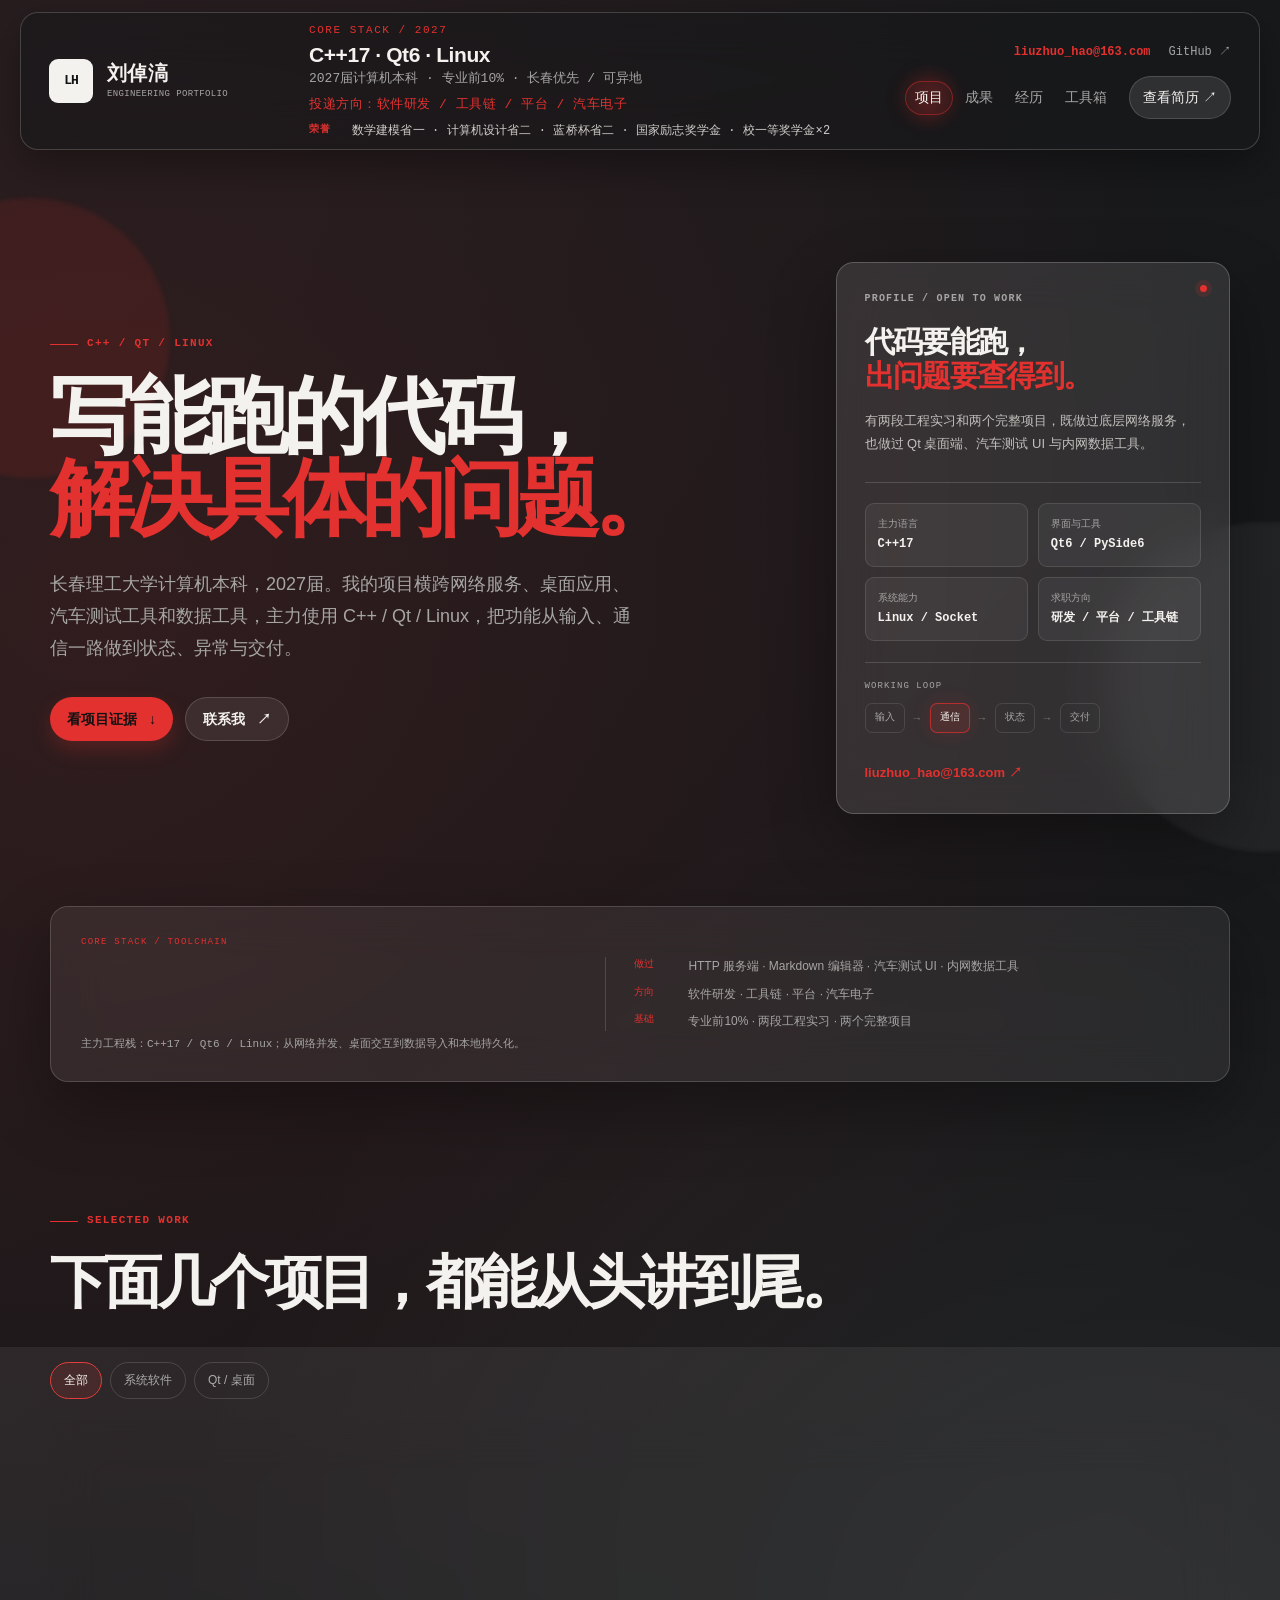
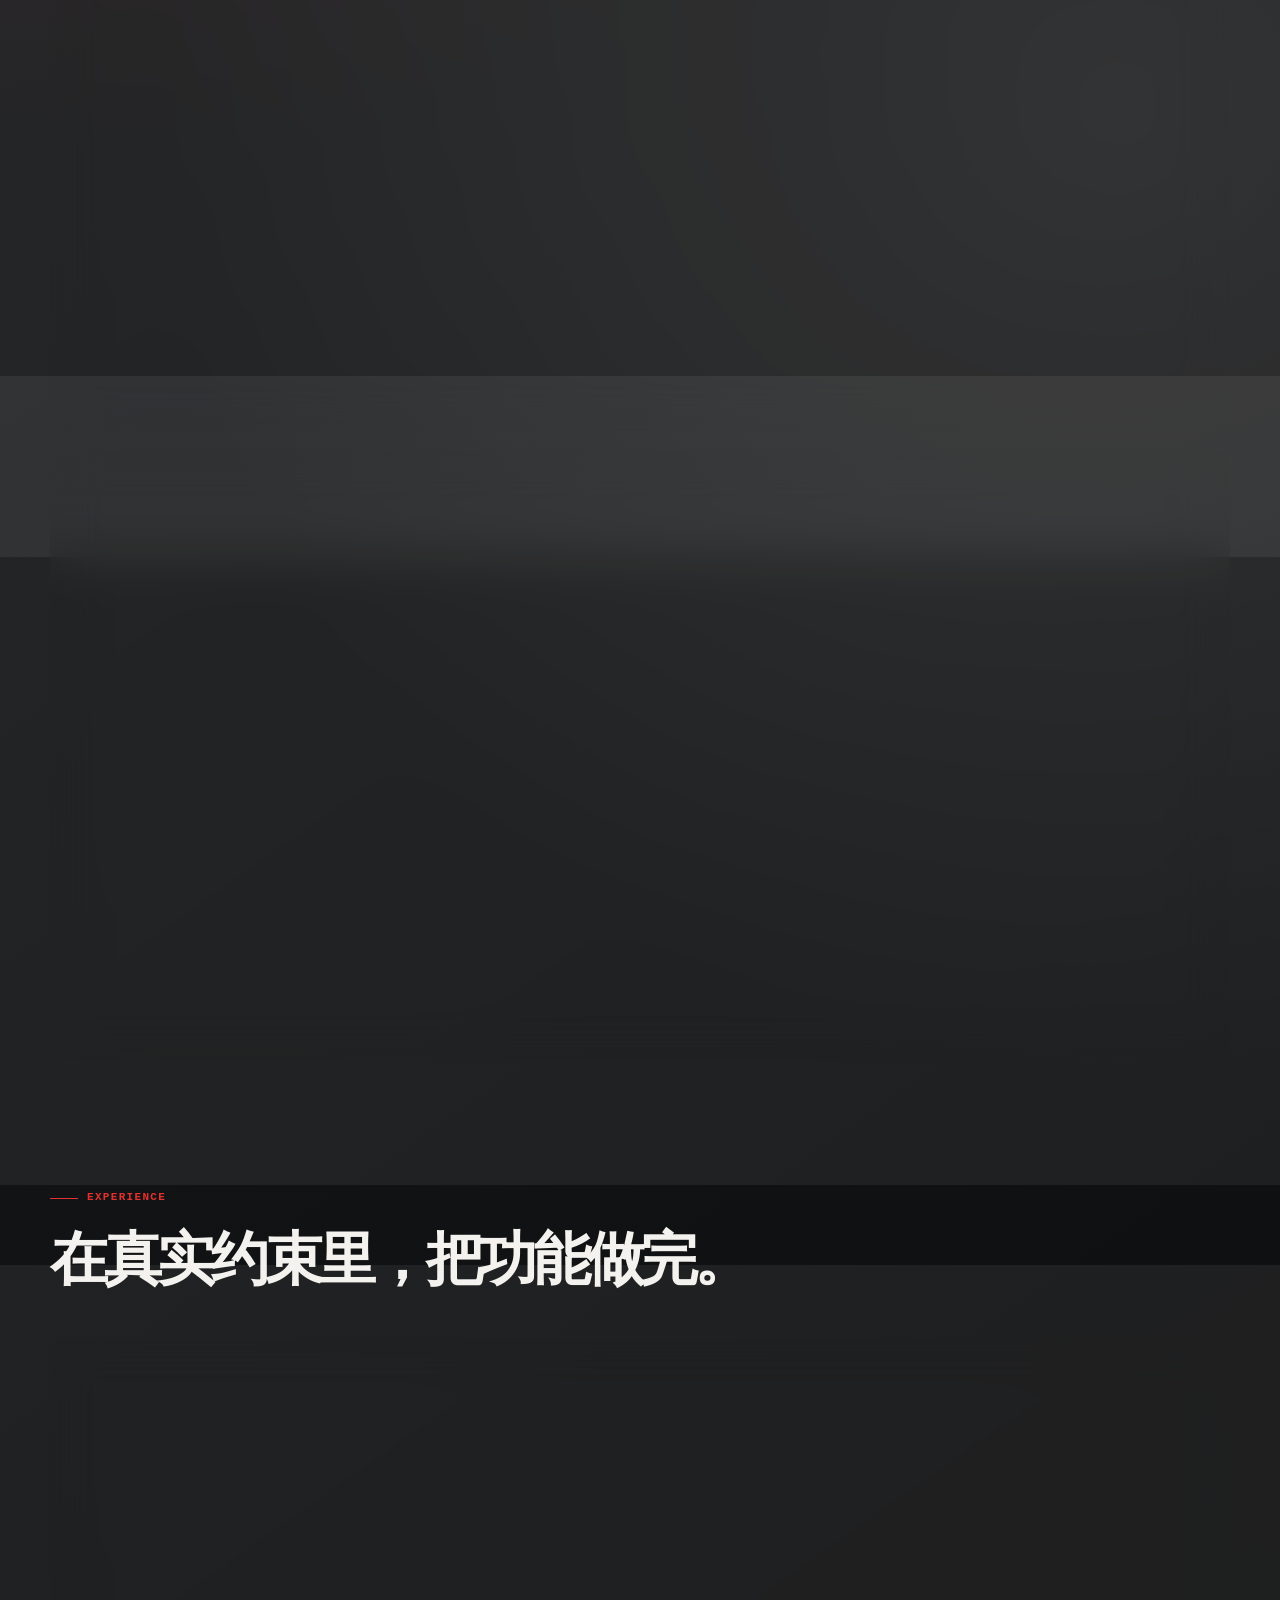
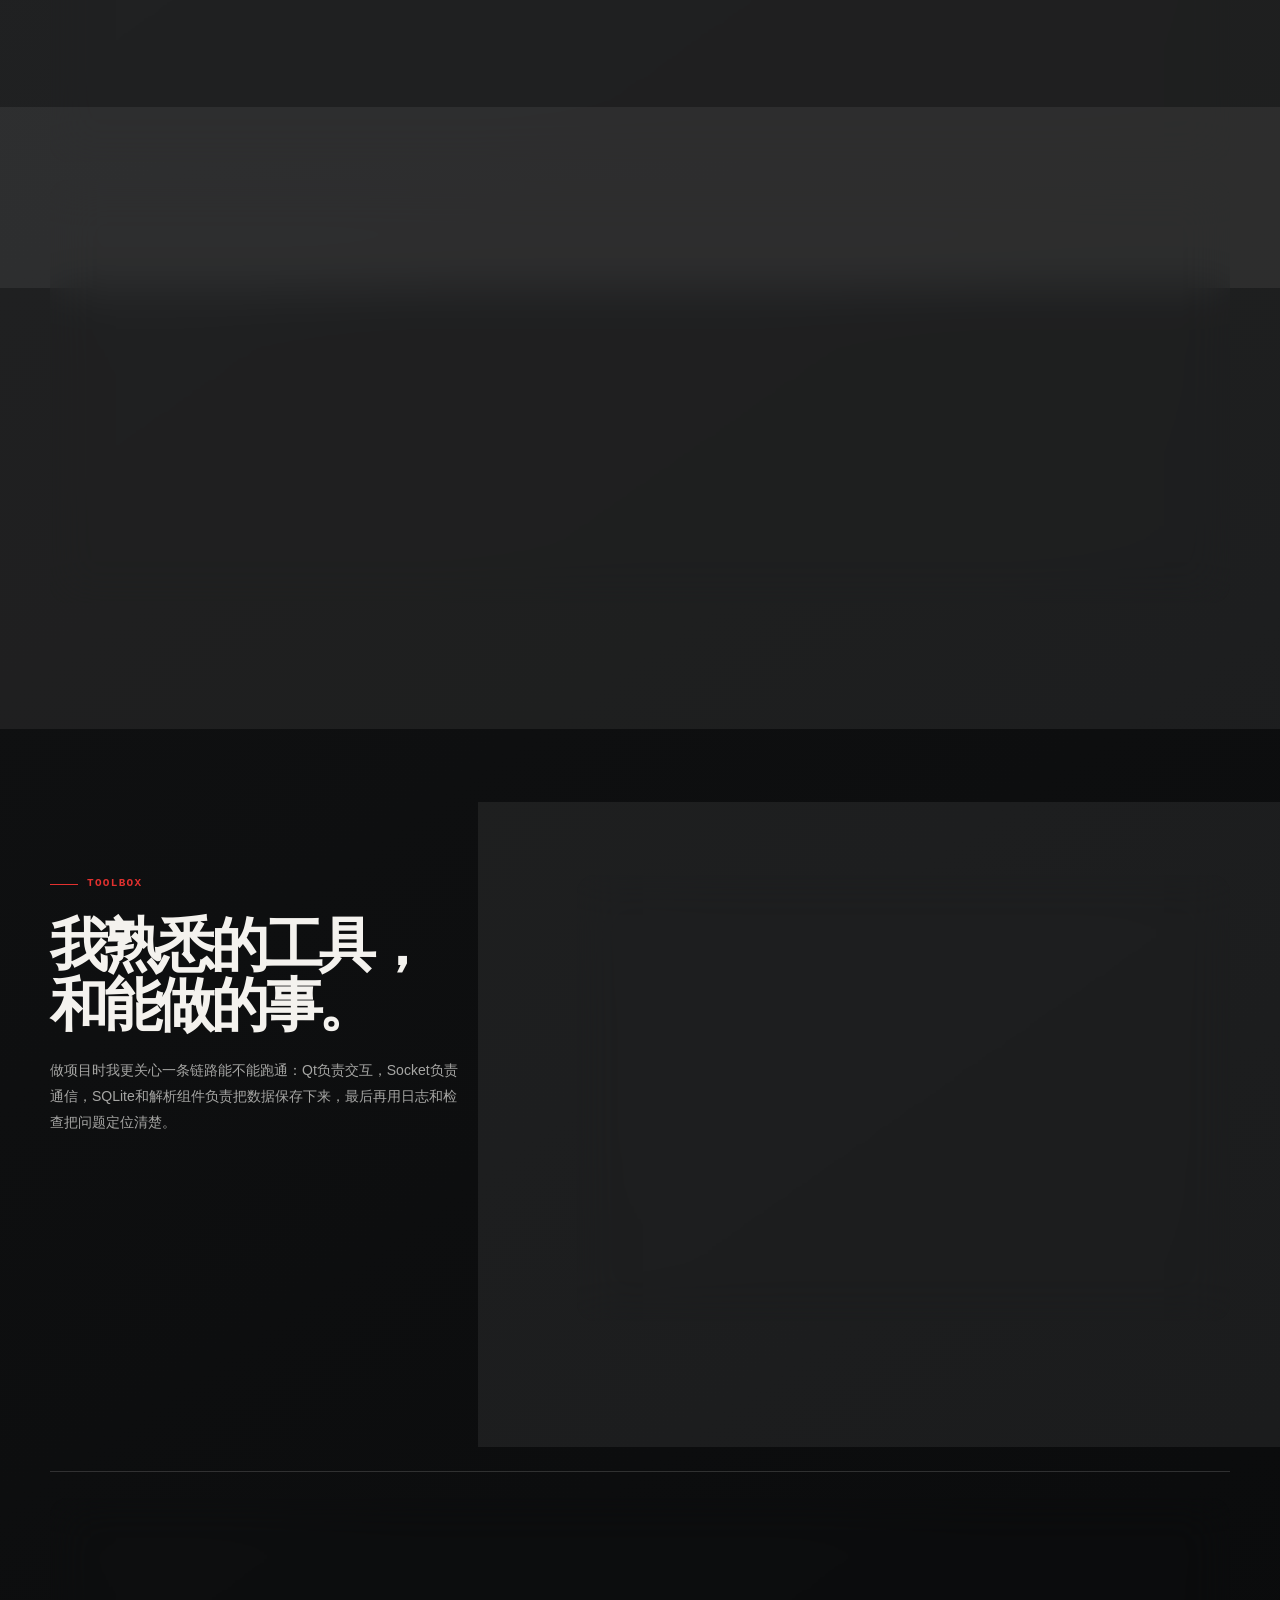
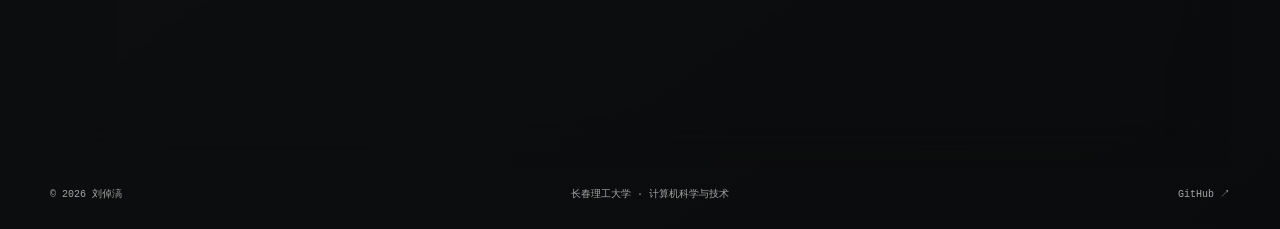
==== commit 7c57f38a: "reword hero/slogan copy (less AI tone)" ====
--- a/index.html
+++ b/index.html
@@ -1,282 +1,282 @@
-<!doctype html>
-<html lang="zh-CN">
-  <head>
-    <meta charset="UTF-8" />
-    <meta name="viewport" content="width=device-width, initial-scale=1" />
-    <meta name="theme-color" content="#111213" />
-    <meta name="author" content="刘倬滈" />
-    <meta name="robots" content="index,follow,max-image-preview:large" />
-    <meta
-      name="description"
-      content="刘倬滈的工程作品集：C++、Qt、Linux、汽车软件与桌面工具。"
-    />
-    <meta property="og:type" content="profile" />
-    <meta property="og:locale" content="zh_CN" />
-    <meta property="og:title" content="刘倬滈 / C++ · Qt · Linux 工程作品集" />
-    <meta property="og:description" content="2027届计算机本科生，专业前10%，关注 C++、Qt、Linux、汽车软件与工具链研发。" />
-    <meta property="profile:first_name" content="倬滈" />
-    <meta property="profile:last_name" content="刘" />
-    <link rel="icon" href="favicon.svg" type="image/svg+xml" />
-    <link rel="manifest" href="site.webmanifest" />
-    <link rel="me" href="https://github.com/lzh1617055800" />
-    <title>刘倬滈 / C++ · Qt · Linux</title>
-    <link rel="stylesheet" href="styles.css?v=20260822-5" />
-    <script type="application/ld+json">
-      {
-        "@context": "https://schema.org",
-        "@type": "Person",
-        "name": "刘倬滈",
-        "email": "mailto:liuzhuo_hao@163.com",
-        "jobTitle": "C++ / Qt / Linux 方向应届生",
-        "alumniOf": { "@type": "CollegeOrUniversity", "name": "长春理工大学" },
-        "sameAs": [
-          "https://github.com/lzh1617055800",
-          "https://github.com/lzh1617055800/cpp_http_server",
-          "https://github.com/lzh1617055800/Markdown-fixed"
-        ],
-        "knowsAbout": ["C++", "Qt", "Linux", "Socket", "epoll", "SQLite", "汽车软件"]
-      }
-    </script>
-  </head>
-  <body>
-    <a class="skip-link" href="#main">跳到主要内容</a>
-
-    <header class="topbar">
-      <div class="topbar-inner">
-      <a class="wordmark" href="#top" aria-label="返回首页">
-        <span class="wordmark-mark">LH</span>
-        <span class="wordmark-copy">
-          <strong>刘倬滈</strong>
-          <small>ENGINEERING PORTFOLIO</small>
-        </span>
-      </a>
-      <div class="header-profile" aria-label="个人基本信息">
-        <div class="header-profile-main"><span class="header-profile-label">CORE STACK / 2027</span><strong>C++17 · Qt6 · Linux</strong><span>2027届计算机本科 · 专业前10% · 长春优先 / 可异地</span></div>
-        <span class="header-profile-stack">投递方向：软件研发 / 工具链 / 平台 / 汽车电子</span>
-        <span class="header-profile-awards"><b>荣誉</b><span>数学建模省一 · 计算机设计省二 · 蓝桥杯省三 · 国家励志奖学金 · 校一等奖学金×2</span></span>
-      </div>
-      <div class="header-actions">
-        <div class="header-contact">
-          <a class="email-link" href="mailto:liuzhuo_hao@163.com" data-email="liuzhuo_hao@163.com">liuzhuo_hao@163.com</a>
-          <a href="https://github.com/lzh1617055800" target="_blank" rel="noreferrer">GitHub ↗</a>
-        </div>
-        <nav class="nav gooey-nav" aria-label="主导航">
-          <a href="#work">项目</a>
-          <a href="#proof">成果</a>
-          <a href="#experience">经历</a>
-          <a href="#stack">工具箱</a>
-          <a class="nav-cta" href="assets/resume.pdf" target="_blank" rel="noreferrer">查看简历 <span aria-hidden="true">↗</span></a>
-          <span class="gooey-highlight" aria-hidden="true"></span>
-        </nav>
-      </div>
-      <button class="menu-toggle" type="button" aria-expanded="false" aria-controls="mobile-nav">菜单</button>
-      </div>
-    </header>
-    <nav id="mobile-nav" class="mobile-nav" aria-label="移动端导航">
-      <div class="mobile-profile"><strong>刘倬滈</strong><span>2027届 · C++ / Qt / Linux</span><span>数模省一 · 计设省二 · 蓝桥杯省三 · 国励 · 校一等奖学金×2</span></div>
-      <a href="#work">项目</a>
-      <a href="#proof">成果</a>
-      <a href="#experience">经历</a>
-      <a href="#stack">工具箱</a>
-      <a href="assets/resume.pdf" target="_blank" rel="noreferrer">查看简历 ↗</a>
-      <a href="https://github.com/lzh1617055800" target="_blank" rel="noreferrer">GitHub ↗</a>
-    </nav>
-
-    <main id="main">
-      <section id="top" class="hero section-wrap">
-        <div class="hero-copy reveal">
-          <p class="eyebrow"><span class="eyebrow-line"></span> C++ / QT / LINUX</p>
-          <h1 class="fold-title" aria-label="把工程问题，做成能跑的东西。">
-            <span class="fold-line"><span class="fold-piece">把工程问题，</span></span>
-            <span class="fold-line"><span class="fold-piece accent">做成能跑的东西。</span></span>
-          </h1>
-          <p class="hero-intro">
-            长春理工大学计算机本科，2027届。我的项目横跨网络服务、桌面应用、汽车测试工具和数据工具，主力使用 C++ / Qt / Linux，把功能从输入、通信一路做到状态、异常与交付。
-          </p>
-          <div class="hero-actions">
-            <a class="button button-primary" href="#work">看项目证据 <span aria-hidden="true">↓</span></a>
-            <a class="button button-quiet email-link" href="mailto:liuzhuo_hao@163.com" data-email="liuzhuo_hao@163.com">联系我 <span aria-hidden="true">↗</span></a>
-          </div>
-        </div>
-
-        <aside class="hero-aside reveal reveal-delay-1" aria-label="个人能力概览">
-          <div class="aside-kicker">PROFILE / OPEN TO WORK</div>
-          <div class="focus-title">把软件做成<br /><span>可运行、可定位、可交付。</span></div>
-          <p class="aside-summary">有两段工程实习和两个完整项目，既做过底层网络服务，也做过 Qt 桌面端、汽车测试 UI 与内网数据工具。</p>
-          <div class="focus-rule"></div>
-          <div class="profile-grid">
-            <div><span>主力语言</span><strong>C++17</strong></div>
-            <div><span>界面与工具</span><strong>Qt6 / PySide6</strong></div>
-            <div><span>系统能力</span><strong>Linux / Socket</strong></div>
-            <div><span>求职方向</span><strong>研发 / 平台 / 工具链</strong></div>
-          </div>
-          <div class="capability-loop" aria-label="工程链路动态展示">
-            <span class="loop-label">WORKING LOOP</span>
-            <div class="loop-track"><span class="loop-step is-active">输入</span><i>→</i><span class="loop-step">通信</span><i>→</i><span class="loop-step">状态</span><i>→</i><span class="loop-step">交付</span></div>
-          </div>
-          <a class="text-link email-link" href="mailto:liuzhuo_hao@163.com" data-email="liuzhuo_hao@163.com">liuzhuo_hao@163.com <span aria-hidden="true">↗</span></a>
-        </aside>
-      </section>
-
-      <section id="proof" class="proof-bar section-wrap reveal glass-panel" aria-label="简历事实摘要">
-        <div class="proof-stack"><span>CORE STACK / TOOLCHAIN</span><div class="stack-marquee" aria-label="核心技术栈循环展示"><div class="stack-marquee-track"><span>C++17</span><i>·</i><span>Qt6</span><i>·</i><span>Linux</span><i>·</i><span>Socket</span><i>·</i><span>epoll</span><i>·</i><span>Reactor</span><i>·</i><span>QML</span><i>·</i><span>PySide6</span><i>·</i><span>SQLite</span><i>·</i><span>CMake</span><i>·</i><span>C++17</span><i>·</i><span>Qt6</span><i>·</i><span>Linux</span><i>·</i><span>Socket</span><i>·</i><span>epoll</span><i>·</i><span>Reactor</span><i>·</i><span>QML</span><i>·</i><span>PySide6</span><i>·</i><span>SQLite</span><i>·</i><span>CMake</span><i>·</i></div></div><p>主力工程栈：C++17 / Qt6 / Linux；从网络并发、桌面交互到数据导入和本地持久化。</p></div>
-        <div class="proof-detail"><div><b>做过</b><span>HTTP 服务端 · Markdown 编辑器 · 汽车测试 UI · 内网数据工具</span></div><div><b>方向</b><span>软件研发 · 工具链 · 平台 · 汽车电子</span></div><div><b>基础</b><span>专业前10% · 两段工程实习 · 两个完整项目</span></div></div>
-      </section>
-
-      <section id="work" class="content-section section-wrap">
-        <div class="section-heading reveal">
-          <div>
-            <p class="eyebrow"><span class="eyebrow-line"></span> SELECTED WORK</p>
-          <h2>项目不是名词，是可以被追问的链路。</h2>
-          </div>
-        </div>
-
-        <div class="filter-row reveal" role="group" aria-label="按方向筛选项目">
-          <button class="filter-chip is-active" type="button" data-filter="all">全部</button>
-          <button class="filter-chip" type="button" data-filter="system">系统软件</button>
-          <button class="filter-chip" type="button" data-filter="qt">Qt / 桌面</button>
-        </div>
-
-        <div class="project-list">
-          <article class="project-row reveal glass-card" data-category="system">
-            <div class="project-index">01</div>
-            <div class="project-main">
-              <div class="project-topline"><span>系统软件 / 2025.09 - 2026.04</span><span class="project-topline-right"><span class="project-status">C++17</span><a class="project-link" href="https://github.com/lzh1617055800/cpp_http_server" target="_blank" rel="noreferrer">GitHub ↗</a></span></div>
-              <h3>C++ 轻量级 HTTP 服务器</h3>
-              <p class="project-lead">用 epoll + Reactor + 工作线程池，把一个能处理真实请求的服务端骨架搭出来。</p>
-              <div class="project-details">
-                <div><span class="detail-label">核心链路</span><p>ET 模式事件循环 → 连接分发 → 线程池处理 → HTTP/1.1 响应</p></div>
-                <div><span class="detail-label">我验证了什么</span><p>Keep-Alive、GET/POST、MIME 静态文件、15s 空闲连接清理，以及 285 allocs / 285 frees 的内存检查。</p></div>
-              </div>
-              <div class="project-story">
-                <div><span class="detail-label">我做了什么</span><p>把 socket 接入、事件循环、请求解析、响应发送和连接回收拆成独立职责，便于定位阻塞、断连和资源释放问题。</p></div>
-                <div><span class="detail-label">关键取舍</span><p>用 ET + 非阻塞 IO 减少无效唤醒，用 Reactor 分发事件，再交给工作线程池处理业务，避免主循环承担耗时逻辑。</p></div>
-                <div><span class="detail-label">验证结果</span><p>用 curl 覆盖 GET / POST、静态文件和 Keep-Alive 场景，并用 Valgrind Memcheck 检查到 285 次分配与释放闭合。</p></div>
-              </div>
-              <div class="project-evidence">
-                <div class="flow-block">
-                  <span class="detail-label">REQUEST PATH</span>
-                  <div class="flow-strip"><b>accept</b><i>→</i><b>epoll ET</b><i>→</i><b>Reactor</b><i>→</i><b>worker</b><i>→</i><b>response</b></div>
-                </div>
-                <div class="metric-grid">
-                  <div><strong>15s</strong><span>空闲连接回收</span></div>
-                  <div><strong>HTTP/1.1</strong><span>Keep-Alive</span></div>
-                  <div><strong>285/285</strong><span>allocs / frees</span></div>
-                </div>
-              </div>
-              <div class="tag-row"><span>C++17</span><span>epoll</span><span>Reactor</span><span>Valgrind</span><span>CMake</span></div>
-            </div>
-          </article>
-
-          <article class="project-row reveal glass-card" data-category="qt">
-            <div class="project-index">02</div>
-            <div class="project-main">
-              <div class="project-topline"><span>桌面应用 / 2025.10 - 2026.08</span><span class="project-topline-right"><span class="project-status">Qt6 / C++</span><a class="project-link" href="https://github.com/lzh1617055800/Markdown-fixed" target="_blank" rel="noreferrer">GitHub ↗</a></span></div>
-              <h3>LightMark 跨平台 Markdown 编辑器</h3>
-              <p class="project-lead">不是再做一个文本框，而是处理编辑器真正会遇到的性能和状态问题。</p>
-              <div class="project-details">
-                <div><span class="detail-label">核心链路</span><p>QTextDocument → 差分更新 → 局部渲染 → 预览与光标状态保持</p></div>
-                <div><span class="detail-label">我解决的问题</span><p>虚拟化编辑、200ms 预览刷新、30s 自动保存、编码识别，以及基于 SSE 的 AI 对话流。</p></div>
-              </div>
-              <div class="project-story">
-                <div><span class="detail-label">我做了什么</span><p>围绕编辑、预览、文件和对话四条链路组织模块，处理光标状态、局部更新、保存时机和流式响应的衔接。</p></div>
-                <div><span class="detail-label">关键取舍</span><p>不每次重建整页预览，而是用差分更新和 200ms 定时刷新平衡输入响应与渲染压力；自动保存独立为 30s 周期。</p></div>
-                <div><span class="detail-label">验证结果</span><p>支持 Windows / Linux 构建，兼容 UTF-8、UTF-16、GBK，并通过 QNetworkAccessManager 接收 SSE 对话流。</p></div>
-              </div>
-              <div class="project-evidence">
-                <div class="flow-block">
-                  <span class="detail-label">EDITOR LOOP</span>
-                  <div class="flow-strip"><b>input</b><i>→</i><b>diff</b><i>→</i><b>document</b><i>→</i><b>preview</b><i>→</i><b>SSE chat</b></div>
-                </div>
-                <div class="metric-grid">
-                  <div><strong>200ms</strong><span>预览刷新节拍</span></div>
-                  <div><strong>30s</strong><span>自动保存周期</span></div>
-                  <div><strong>4</strong><span>编码路径兼容</span></div>
-                </div>
-              </div>
-              <div class="tag-row"><span>Qt6</span><span>QTextDocument</span><span>QTimer</span><span>SSE</span><span>Windows / Linux</span></div>
-            </div>
-          </article>
-        </div>
-      </section>
-
-      <section id="experience" class="content-section experience-section section-wrap">
-        <div class="section-heading reveal">
-          <div>
-            <p class="eyebrow"><span class="eyebrow-line"></span> EXPERIENCE</p>
-            <h2>在真实约束里，把功能做完。</h2>
-          </div>
-        </div>
-
-        <div class="timeline">
-          <article class="timeline-row reveal glass-card">
-            <div class="timeline-meta"><span>2026.01 - 2026.03</span><span>东软睿驰</span></div>
-            <div class="timeline-content">
-              <h3>汽车自动化测试集群 / 桌面端</h3>
-              <p>PySide6 / Qt 框架，负责30+控件的参数输入、校验、回显、日志展示，以及UI与守护进程之间的本地通信。</p>
-              <div class="experience-metrics"><div><strong>30+</strong><span>参数 / 状态控件</span></div><div><strong>5s</strong><span>启动检查窗口</span></div><div><strong>200ms</strong><span>UI状态轮询</span></div></div>
-              <div class="experience-blocks">
-                <div><span>UI层</span><p>参数输入、手动烧录、结果回显、日志展示，统一页面状态和错误提示。</p></div>
-                <div><span>通信层</span><p>将配置打包为 JSON，通过本地端口或 Unix socket 与守护进程交互。</p></div>
-                <div><span>稳定性</span><p>启动检查、Ping/Pong 判活、后台线程和恢复动作分离，避免 UI 被阻塞。</p></div>
-              </div>
-              <ul class="evidence-list"><li>正则校验输入，把非法参数挡在通信链路之前</li><li>JSON配置写入后，通过本地端口 / Unix socket与守护进程交互</li><li>启动检查、判活、日志回显和恢复动作拆开，避免UI被耗时任务阻塞</li></ul>
-              <div class="experience-callout"><b>工程判断</b><span>把“能不能发起测试”变成可观察状态：输入有效、配置落盘、进程存活、结果回显分别有反馈。</span></div>
-            </div>
-          </article>
-          <article class="timeline-row reveal glass-card">
-            <div class="timeline-meta"><span>2026.06 - 至今</span><span>吉林省空天经济研究院</span></div>
-            <div class="timeline-content">
-              <h3>内部桌面考勤工具 / 数据链路</h3>
-              <p>C++17 + Qt6 + SQLite，在内网约束下完成考勤数据导入、异常判断、统计展示和数据持久化。</p>
-              <div class="experience-metrics"><div><strong>XLSX</strong><span>ZIP / XML解析</span></div><div><strong>GBK</strong><span>CSV兼容</span></div><div><strong>SQLite</strong><span>本地持久化</span></div></div>
-              <div class="experience-blocks">
-                <div><span>导入层</span><p>处理 XLSX、CSV 两类来源，兼容 Office 导出和 GBK 编码，减少人工转换。</p></div>
-                <div><span>解析层</span><p>自研 ZIP / XML 读取与字符串映射组件，把表格内容转换为可查询记录。</p></div>
-                <div><span>业务层</span><p>用 SQLite、SQL 和索引处理重复记录、缺勤统计与月末汇总。</p></div>
-              </div>
-              <ul class="evidence-list"><li>自研 XLSX 解析组件：ZIP 解压、XML 读取、字符串映射</li><li>兼容 Office 导出与 CSV GBK 编码，减少人工转换和重复清洗</li><li>用 SQL + 索引处理重复记录、缺勤统计和月末汇总</li></ul>
-              <div class="experience-callout"><b>工程判断</b><span>在不能联网的内网环境里，把文件格式、编码、存储和统计做成一条可重复运行的本地链路。</span></div>
-            </div>
-          </article>
-        </div>
-      </section>
-
-      <section id="stack" class="content-section stack-section section-wrap">
-        <div class="stack-intro reveal">
-          <p class="eyebrow"><span class="eyebrow-line"></span> TOOLBOX</p>
-          <h2>工具只是入口，<br />判断才是能力。</h2>
-          <p>做项目时我更关心一条链路能不能跑通：Qt负责交互，Socket负责通信，SQLite和解析组件负责把数据保存下来，最后再用日志和检查把问题定位清楚。</p>
-        </div>
-        <div class="stack-grid reveal">
-          <div class="stack-cell"><span>01 / CORE LANGUAGE</span><strong>C++11 / 14 / 17</strong><p>OOP、RAII、STL、智能指针、Lambda、多线程；重点关注资源所有权和异常边界。</p><small>用于 HTTP Server、数据工具与桌面项目。</small></div>
-          <div class="stack-cell"><span>02 / UI & TOOLING</span><strong>Qt / QML / PySide6</strong><p>信号槽、Model/View、自定义控件、QTextDocument、QTimer、CMake。</p><small>用于编辑器、汽车测试 UI 和跨平台桌面交付。</small></div>
-          <div class="stack-cell"><span>03 / SYSTEM & NETWORK</span><strong>Linux / 网络</strong><p>gcc、g++、gdb、Socket、TCP、Unix socket、epoll、Reactor、进程通信。</p><small>能从端口、事件循环、线程和日志定位链路问题。</small></div>
-          <div class="stack-cell"><span>04 / VERIFY & DELIVERY</span><strong>验证与交付</strong><p>Git、SVN、Valgrind、SQL、SQLite、ZIP/XML、UTF-8/16、GBK。</p><small>关注可复现构建、内存检查、数据兼容与跨平台调试。</small></div>
-        </div>
-      </section>
-
-      <section class="closing section-wrap reveal">
-        <div>
-          <p class="eyebrow"><span class="eyebrow-line"></span> NEXT STEP</p>
-          <h2>如果你在找一个<br /><em>愿意把边界做清楚的人。</em></h2>
-        </div>
-        <div class="closing-action">
-          <p>我正在寻找 C++ / Qt / Linux、汽车软件、工具链和平台研发方向的校招机会。</p>
-          <button class="button button-primary copy-email" type="button" data-email="liuzhuo_hao@163.com" aria-live="polite">复制邮箱 <span aria-hidden="true">↗</span></button>
-          <a class="email-fallback email-link" href="mailto:liuzhuo_hao@163.com" data-email="liuzhuo_hao@163.com">打开邮件客户端</a>
-        </div>
-      </section>
-    </main>
-
-    <footer class="footer section-wrap">
-      <span>© 2026 刘倬滈</span>
-      <span>长春理工大学 · 计算机科学与技术</span>
-      <a href="https://github.com/lzh1617055800" target="_blank" rel="noreferrer">GitHub ↗</a>
-    </footer>
-
-    <div class="email-status" role="status" aria-live="polite"></div>
-
-    <script src="app.js?v=20260822-5"></script>
-  </body>
-</html>
+<!doctype html>
+<html lang="zh-CN">
+  <head>
+    <meta charset="UTF-8" />
+    <meta name="viewport" content="width=device-width, initial-scale=1" />
+    <meta name="theme-color" content="#111213" />
+    <meta name="author" content="刘倬滈" />
+    <meta name="robots" content="index,follow,max-image-preview:large" />
+    <meta
+      name="description"
+      content="刘倬滈的工程作品集：C++、Qt、Linux、汽车软件与桌面工具。"
+    />
+    <meta property="og:type" content="profile" />
+    <meta property="og:locale" content="zh_CN" />
+    <meta property="og:title" content="刘倬滈 / C++ · Qt · Linux 工程作品集" />
+    <meta property="og:description" content="2027届计算机本科生，专业前10%，关注 C++、Qt、Linux、汽车软件与工具链研发。" />
+    <meta property="profile:first_name" content="倬滈" />
+    <meta property="profile:last_name" content="刘" />
+    <link rel="icon" href="favicon.svg" type="image/svg+xml" />
+    <link rel="manifest" href="site.webmanifest" />
+    <link rel="me" href="https://github.com/lzh1617055800" />
+    <title>刘倬滈 / C++ · Qt · Linux</title>
+    <link rel="stylesheet" href="styles.css?v=20260822-5" />
+    <script type="application/ld+json">
+      {
+        "@context": "https://schema.org",
+        "@type": "Person",
+        "name": "刘倬滈",
+        "email": "mailto:liuzhuo_hao@163.com",
+        "jobTitle": "C++ / Qt / Linux 方向应届生",
+        "alumniOf": { "@type": "CollegeOrUniversity", "name": "长春理工大学" },
+        "sameAs": [
+          "https://github.com/lzh1617055800",
+          "https://github.com/lzh1617055800/cpp_http_server",
+          "https://github.com/lzh1617055800/Markdown-fixed"
+        ],
+        "knowsAbout": ["C++", "Qt", "Linux", "Socket", "epoll", "SQLite", "汽车软件"]
+      }
+    </script>
+  </head>
+  <body>
+    <a class="skip-link" href="#main">跳到主要内容</a>
+
+    <header class="topbar">
+      <div class="topbar-inner">
+      <a class="wordmark" href="#top" aria-label="返回首页">
+        <span class="wordmark-mark">LH</span>
+        <span class="wordmark-copy">
+          <strong>刘倬滈</strong>
+          <small>ENGINEERING PORTFOLIO</small>
+        </span>
+      </a>
+      <div class="header-profile" aria-label="个人基本信息">
+        <div class="header-profile-main"><span class="header-profile-label">CORE STACK / 2027</span><strong>C++17 · Qt6 · Linux</strong><span>2027届计算机本科 · 专业前10% · 长春优先 / 可异地</span></div>
+        <span class="header-profile-stack">投递方向：软件研发 / 工具链 / 平台 / 汽车电子</span>
+        <span class="header-profile-awards"><b>荣誉</b><span>数学建模省一 · 计算机设计省二 · 蓝桥杯省二 · 国家励志奖学金 · 校一等奖学金×2</span></span>
+      </div>
+      <div class="header-actions">
+        <div class="header-contact">
+          <a class="email-link" href="mailto:liuzhuo_hao@163.com" data-email="liuzhuo_hao@163.com">liuzhuo_hao@163.com</a>
+          <a href="https://github.com/lzh1617055800" target="_blank" rel="noreferrer">GitHub ↗</a>
+        </div>
+        <nav class="nav gooey-nav" aria-label="主导航">
+          <a href="#work">项目</a>
+          <a href="#proof">成果</a>
+          <a href="#experience">经历</a>
+          <a href="#stack">工具箱</a>
+          <a class="nav-cta" href="assets/resume.pdf" target="_blank" rel="noreferrer">查看简历 <span aria-hidden="true">↗</span></a>
+          <span class="gooey-highlight" aria-hidden="true"></span>
+        </nav>
+      </div>
+      <button class="menu-toggle" type="button" aria-expanded="false" aria-controls="mobile-nav">菜单</button>
+      </div>
+    </header>
+    <nav id="mobile-nav" class="mobile-nav" aria-label="移动端导航">
+      <div class="mobile-profile"><strong>刘倬滈</strong><span>2027届 · C++ / Qt / Linux</span><span>数模省一 · 计设省二 · 蓝桥杯省二 · 国励 · 校一等奖学金×2</span></div>
+      <a href="#work">项目</a>
+      <a href="#proof">成果</a>
+      <a href="#experience">经历</a>
+      <a href="#stack">工具箱</a>
+      <a href="assets/resume.pdf" target="_blank" rel="noreferrer">查看简历 ↗</a>
+      <a href="https://github.com/lzh1617055800" target="_blank" rel="noreferrer">GitHub ↗</a>
+    </nav>
+
+    <main id="main">
+      <section id="top" class="hero section-wrap">
+        <div class="hero-copy reveal">
+          <p class="eyebrow"><span class="eyebrow-line"></span> C++ / QT / LINUX</p>
+          <h1 class="fold-title" aria-label="写能跑的代码，解决具体的问题。">
+            <span class="fold-line"><span class="fold-piece">写能跑的代码，</span></span>
+            <span class="fold-line"><span class="fold-piece accent">解决具体的问题。</span></span>
+          </h1>
+          <p class="hero-intro">
+            长春理工大学计算机本科，2027届。我的项目横跨网络服务、桌面应用、汽车测试工具和数据工具，主力使用 C++ / Qt / Linux，把功能从输入、通信一路做到状态、异常与交付。
+          </p>
+          <div class="hero-actions">
+            <a class="button button-primary" href="#work">看项目证据 <span aria-hidden="true">↓</span></a>
+            <a class="button button-quiet email-link" href="mailto:liuzhuo_hao@163.com" data-email="liuzhuo_hao@163.com">联系我 <span aria-hidden="true">↗</span></a>
+          </div>
+        </div>
+
+        <aside class="hero-aside reveal reveal-delay-1" aria-label="个人能力概览">
+          <div class="aside-kicker">PROFILE / OPEN TO WORK</div>
+          <div class="focus-title">代码要能跑，<br /><span>出问题要查得到。</span></div>
+          <p class="aside-summary">有两段工程实习和两个完整项目，既做过底层网络服务，也做过 Qt 桌面端、汽车测试 UI 与内网数据工具。</p>
+          <div class="focus-rule"></div>
+          <div class="profile-grid">
+            <div><span>主力语言</span><strong>C++17</strong></div>
+            <div><span>界面与工具</span><strong>Qt6 / PySide6</strong></div>
+            <div><span>系统能力</span><strong>Linux / Socket</strong></div>
+            <div><span>求职方向</span><strong>研发 / 平台 / 工具链</strong></div>
+          </div>
+          <div class="capability-loop" aria-label="工程链路动态展示">
+            <span class="loop-label">WORKING LOOP</span>
+            <div class="loop-track"><span class="loop-step is-active">输入</span><i>→</i><span class="loop-step">通信</span><i>→</i><span class="loop-step">状态</span><i>→</i><span class="loop-step">交付</span></div>
+          </div>
+          <a class="text-link email-link" href="mailto:liuzhuo_hao@163.com" data-email="liuzhuo_hao@163.com">liuzhuo_hao@163.com <span aria-hidden="true">↗</span></a>
+        </aside>
+      </section>
+
+      <section id="proof" class="proof-bar section-wrap reveal glass-panel" aria-label="简历事实摘要">
+        <div class="proof-stack"><span>CORE STACK / TOOLCHAIN</span><div class="stack-marquee" aria-label="核心技术栈循环展示"><div class="stack-marquee-track"><span>C++17</span><i>·</i><span>Qt6</span><i>·</i><span>Linux</span><i>·</i><span>Socket</span><i>·</i><span>epoll</span><i>·</i><span>Reactor</span><i>·</i><span>QML</span><i>·</i><span>PySide6</span><i>·</i><span>SQLite</span><i>·</i><span>CMake</span><i>·</i><span>C++17</span><i>·</i><span>Qt6</span><i>·</i><span>Linux</span><i>·</i><span>Socket</span><i>·</i><span>epoll</span><i>·</i><span>Reactor</span><i>·</i><span>QML</span><i>·</i><span>PySide6</span><i>·</i><span>SQLite</span><i>·</i><span>CMake</span><i>·</i></div></div><p>主力工程栈：C++17 / Qt6 / Linux；从网络并发、桌面交互到数据导入和本地持久化。</p></div>
+        <div class="proof-detail"><div><b>做过</b><span>HTTP 服务端 · Markdown 编辑器 · 汽车测试 UI · 内网数据工具</span></div><div><b>方向</b><span>软件研发 · 工具链 · 平台 · 汽车电子</span></div><div><b>基础</b><span>专业前10% · 两段工程实习 · 两个完整项目</span></div></div>
+      </section>
+
+      <section id="work" class="content-section section-wrap">
+        <div class="section-heading reveal">
+          <div>
+            <p class="eyebrow"><span class="eyebrow-line"></span> SELECTED WORK</p>
+          <h2>下面几个项目，都能从头讲到尾。</h2>
+          </div>
+        </div>
+
+        <div class="filter-row reveal" role="group" aria-label="按方向筛选项目">
+          <button class="filter-chip is-active" type="button" data-filter="all">全部</button>
+          <button class="filter-chip" type="button" data-filter="system">系统软件</button>
+          <button class="filter-chip" type="button" data-filter="qt">Qt / 桌面</button>
+        </div>
+
+        <div class="project-list">
+          <article class="project-row reveal glass-card" data-category="system">
+            <div class="project-index">01</div>
+            <div class="project-main">
+              <div class="project-topline"><span>系统软件 / 2025.07 - 2025.08</span><span class="project-topline-right"><span class="project-status">C++17</span><a class="project-link" href="https://github.com/lzh1617055800/cpp_http_server" target="_blank" rel="noreferrer">GitHub ↗</a></span></div>
+              <h3>C++ 轻量级 HTTP 服务器</h3>
+              <p class="project-lead">用 epoll + Reactor + 工作线程池，把一个能处理真实请求的服务端骨架搭出来。</p>
+              <div class="project-details">
+                <div><span class="detail-label">核心链路</span><p>ET 模式事件循环 → 连接分发 → 线程池处理 → HTTP/1.1 响应</p></div>
+                <div><span class="detail-label">我验证了什么</span><p>Keep-Alive、GET/POST、MIME 静态文件、15s 空闲连接清理，以及 285 allocs / 285 frees 的内存检查。</p></div>
+              </div>
+              <div class="project-story">
+                <div><span class="detail-label">我做了什么</span><p>把 socket 接入、事件循环、请求解析、响应发送和连接回收拆成独立职责，便于定位阻塞、断连和资源释放问题。</p></div>
+                <div><span class="detail-label">关键取舍</span><p>用 ET + 非阻塞 IO 减少无效唤醒，用 Reactor 分发事件，再交给工作线程池处理业务，避免主循环承担耗时逻辑。</p></div>
+                <div><span class="detail-label">验证结果</span><p>用 curl 覆盖 GET / POST、静态文件和 Keep-Alive 场景，并用 Valgrind Memcheck 检查到 285 次分配与释放闭合。</p></div>
+              </div>
+              <div class="project-evidence">
+                <div class="flow-block">
+                  <span class="detail-label">REQUEST PATH</span>
+                  <div class="flow-strip"><b>accept</b><i>→</i><b>epoll ET</b><i>→</i><b>Reactor</b><i>→</i><b>worker</b><i>→</i><b>response</b></div>
+                </div>
+                <div class="metric-grid">
+                  <div><strong>15s</strong><span>空闲连接回收</span></div>
+                  <div><strong>HTTP/1.1</strong><span>Keep-Alive</span></div>
+                  <div><strong>285/285</strong><span>allocs / frees</span></div>
+                </div>
+              </div>
+              <div class="tag-row"><span>C++17</span><span>epoll</span><span>Reactor</span><span>Valgrind</span><span>CMake</span></div>
+            </div>
+          </article>
+
+          <article class="project-row reveal glass-card" data-category="qt">
+            <div class="project-index">02</div>
+            <div class="project-main">
+              <div class="project-topline"><span>桌面应用 / 2025.10 - 2025.12</span><span class="project-topline-right"><span class="project-status">Qt6 / C++</span><a class="project-link" href="https://github.com/lzh1617055800/Markdown-fixed" target="_blank" rel="noreferrer">GitHub ↗</a></span></div>
+              <h3>LightMark 跨平台 Markdown 编辑器</h3>
+              <p class="project-lead">不是再做一个文本框，而是处理编辑器真正会遇到的性能和状态问题。</p>
+              <div class="project-details">
+                <div><span class="detail-label">核心链路</span><p>QTextDocument → 差分更新 → 局部渲染 → 预览与光标状态保持</p></div>
+                <div><span class="detail-label">我解决的问题</span><p>虚拟化编辑、200ms 预览刷新、30s 自动保存、编码识别，以及基于 SSE 的 AI 对话流。</p></div>
+              </div>
+              <div class="project-story">
+                <div><span class="detail-label">我做了什么</span><p>围绕编辑、预览、文件和对话四条链路组织模块，处理光标状态、局部更新、保存时机和流式响应的衔接。</p></div>
+                <div><span class="detail-label">关键取舍</span><p>不每次重建整页预览，而是用差分更新和 200ms 定时刷新平衡输入响应与渲染压力；自动保存独立为 30s 周期。</p></div>
+                <div><span class="detail-label">验证结果</span><p>支持 Windows / Linux 构建，兼容 UTF-8、UTF-16、GBK，并通过 QNetworkAccessManager 接收 SSE 对话流。</p></div>
+              </div>
+              <div class="project-evidence">
+                <div class="flow-block">
+                  <span class="detail-label">EDITOR LOOP</span>
+                  <div class="flow-strip"><b>input</b><i>→</i><b>diff</b><i>→</i><b>document</b><i>→</i><b>preview</b><i>→</i><b>SSE chat</b></div>
+                </div>
+                <div class="metric-grid">
+                  <div><strong>200ms</strong><span>预览刷新节拍</span></div>
+                  <div><strong>30s</strong><span>自动保存周期</span></div>
+                  <div><strong>4</strong><span>编码路径兼容</span></div>
+                </div>
+              </div>
+              <div class="tag-row"><span>Qt6</span><span>QTextDocument</span><span>QTimer</span><span>SSE</span><span>Windows / Linux</span></div>
+            </div>
+          </article>
+        </div>
+      </section>
+
+      <section id="experience" class="content-section experience-section section-wrap">
+        <div class="section-heading reveal">
+          <div>
+            <p class="eyebrow"><span class="eyebrow-line"></span> EXPERIENCE</p>
+            <h2>在真实约束里，把功能做完。</h2>
+          </div>
+        </div>
+
+        <div class="timeline">
+          <article class="timeline-row reveal glass-card">
+            <div class="timeline-meta"><span>2026.01 - 2026.03</span><span>东软睿驰</span></div>
+            <div class="timeline-content">
+              <h3>汽车自动化测试集群 / 桌面端</h3>
+              <p>PySide6 / Qt 框架，负责30+控件的参数输入、校验、回显、日志展示，以及UI与守护进程之间的本地通信。</p>
+              <div class="experience-metrics"><div><strong>30+</strong><span>参数 / 状态控件</span></div><div><strong>5s</strong><span>启动检查窗口</span></div><div><strong>200ms</strong><span>UI状态轮询</span></div></div>
+              <div class="experience-blocks">
+                <div><span>UI层</span><p>参数输入、手动烧录、结果回显、日志展示，统一页面状态和错误提示。</p></div>
+                <div><span>通信层</span><p>将配置打包为 JSON，通过本地端口或 Unix socket 与守护进程交互。</p></div>
+                <div><span>稳定性</span><p>启动检查、Ping/Pong 判活、后台线程和恢复动作分离，避免 UI 被阻塞。</p></div>
+              </div>
+              <ul class="evidence-list"><li>正则校验输入，把非法参数挡在通信链路之前</li><li>JSON配置写入后，通过本地端口 / Unix socket与守护进程交互</li><li>启动检查、判活、日志回显和恢复动作拆开，避免UI被耗时任务阻塞</li></ul>
+              <div class="experience-callout"><b>工程判断</b><span>把“能不能发起测试”变成可观察状态：输入有效、配置落盘、进程存活、结果回显分别有反馈。</span></div>
+            </div>
+          </article>
+          <article class="timeline-row reveal glass-card">
+            <div class="timeline-meta"><span>2026.06 - 至今</span><span>吉林省空天经济研究院</span></div>
+            <div class="timeline-content">
+              <h3>内部桌面考勤工具 / 数据链路</h3>
+              <p>C++17 + Qt6 + SQLite，在内网约束下完成考勤数据导入、异常判断、统计展示和数据持久化。</p>
+              <div class="experience-metrics"><div><strong>XLSX</strong><span>ZIP / XML解析</span></div><div><strong>GBK</strong><span>CSV兼容</span></div><div><strong>SQLite</strong><span>本地持久化</span></div></div>
+              <div class="experience-blocks">
+                <div><span>导入层</span><p>处理 XLSX、CSV 两类来源，兼容 Office 导出和 GBK 编码，减少人工转换。</p></div>
+                <div><span>解析层</span><p>自研 ZIP / XML 读取与字符串映射组件，把表格内容转换为可查询记录。</p></div>
+                <div><span>业务层</span><p>用 SQLite、SQL 和索引处理重复记录、缺勤统计与月末汇总。</p></div>
+              </div>
+              <ul class="evidence-list"><li>自研 XLSX 解析组件：ZIP 解压、XML 读取、字符串映射</li><li>兼容 Office 导出与 CSV GBK 编码，减少人工转换和重复清洗</li><li>用 SQL + 索引处理重复记录、缺勤统计和月末汇总</li></ul>
+              <div class="experience-callout"><b>工程判断</b><span>在不能联网的内网环境里，把文件格式、编码、存储和统计做成一条可重复运行的本地链路。</span></div>
+            </div>
+          </article>
+        </div>
+      </section>
+
+      <section id="stack" class="content-section stack-section section-wrap">
+        <div class="stack-intro reveal">
+          <p class="eyebrow"><span class="eyebrow-line"></span> TOOLBOX</p>
+          <h2>我熟悉的工具，<br />和能做的事。</h2>
+          <p>做项目时我更关心一条链路能不能跑通：Qt负责交互，Socket负责通信，SQLite和解析组件负责把数据保存下来，最后再用日志和检查把问题定位清楚。</p>
+        </div>
+        <div class="stack-grid reveal">
+          <div class="stack-cell"><span>01 / CORE LANGUAGE</span><strong>C++11 / 14 / 17</strong><p>OOP、RAII、STL、智能指针、Lambda、多线程；重点关注资源所有权和异常边界。</p><small>用于 HTTP Server、数据工具与桌面项目。</small></div>
+          <div class="stack-cell"><span>02 / UI & TOOLING</span><strong>Qt / QML / PySide6</strong><p>信号槽、Model/View、自定义控件、QTextDocument、QTimer、CMake。</p><small>用于编辑器、汽车测试 UI 和跨平台桌面交付。</small></div>
+          <div class="stack-cell"><span>03 / SYSTEM & NETWORK</span><strong>Linux / 网络</strong><p>gcc、g++、gdb、Socket、TCP、Unix socket、epoll、Reactor、进程通信。</p><small>能从端口、事件循环、线程和日志定位链路问题。</small></div>
+          <div class="stack-cell"><span>04 / VERIFY & DELIVERY</span><strong>验证与交付</strong><p>Git、SVN、Valgrind、SQL、SQLite、ZIP/XML、UTF-8/16、GBK。</p><small>关注可复现构建、内存检查、数据兼容与跨平台调试。</small></div>
+        </div>
+      </section>
+
+      <section class="closing section-wrap reveal">
+        <div>
+          <p class="eyebrow"><span class="eyebrow-line"></span> NEXT STEP</p>
+          <h2>如果你在找一个<br /><em>把事情做到位的人。</em></h2>
+        </div>
+        <div class="closing-action">
+          <p>我正在寻找 C++ / Qt / Linux、汽车软件、工具链和平台研发方向的校招机会。</p>
+          <button class="button button-primary copy-email" type="button" data-email="liuzhuo_hao@163.com" aria-live="polite">复制邮箱 <span aria-hidden="true">↗</span></button>
+          <a class="email-fallback email-link" href="mailto:liuzhuo_hao@163.com" data-email="liuzhuo_hao@163.com">打开邮件客户端</a>
+        </div>
+      </section>
+    </main>
+
+    <footer class="footer section-wrap">
+      <span>© 2026 刘倬滈</span>
+      <span>长春理工大学 · 计算机科学与技术</span>
+      <a href="https://github.com/lzh1617055800" target="_blank" rel="noreferrer">GitHub ↗</a>
+    </footer>
+
+    <div class="email-status" role="status" aria-live="polite"></div>
+
+    <script src="app.js?v=20260822-5"></script>
+  </body>
+</html>
